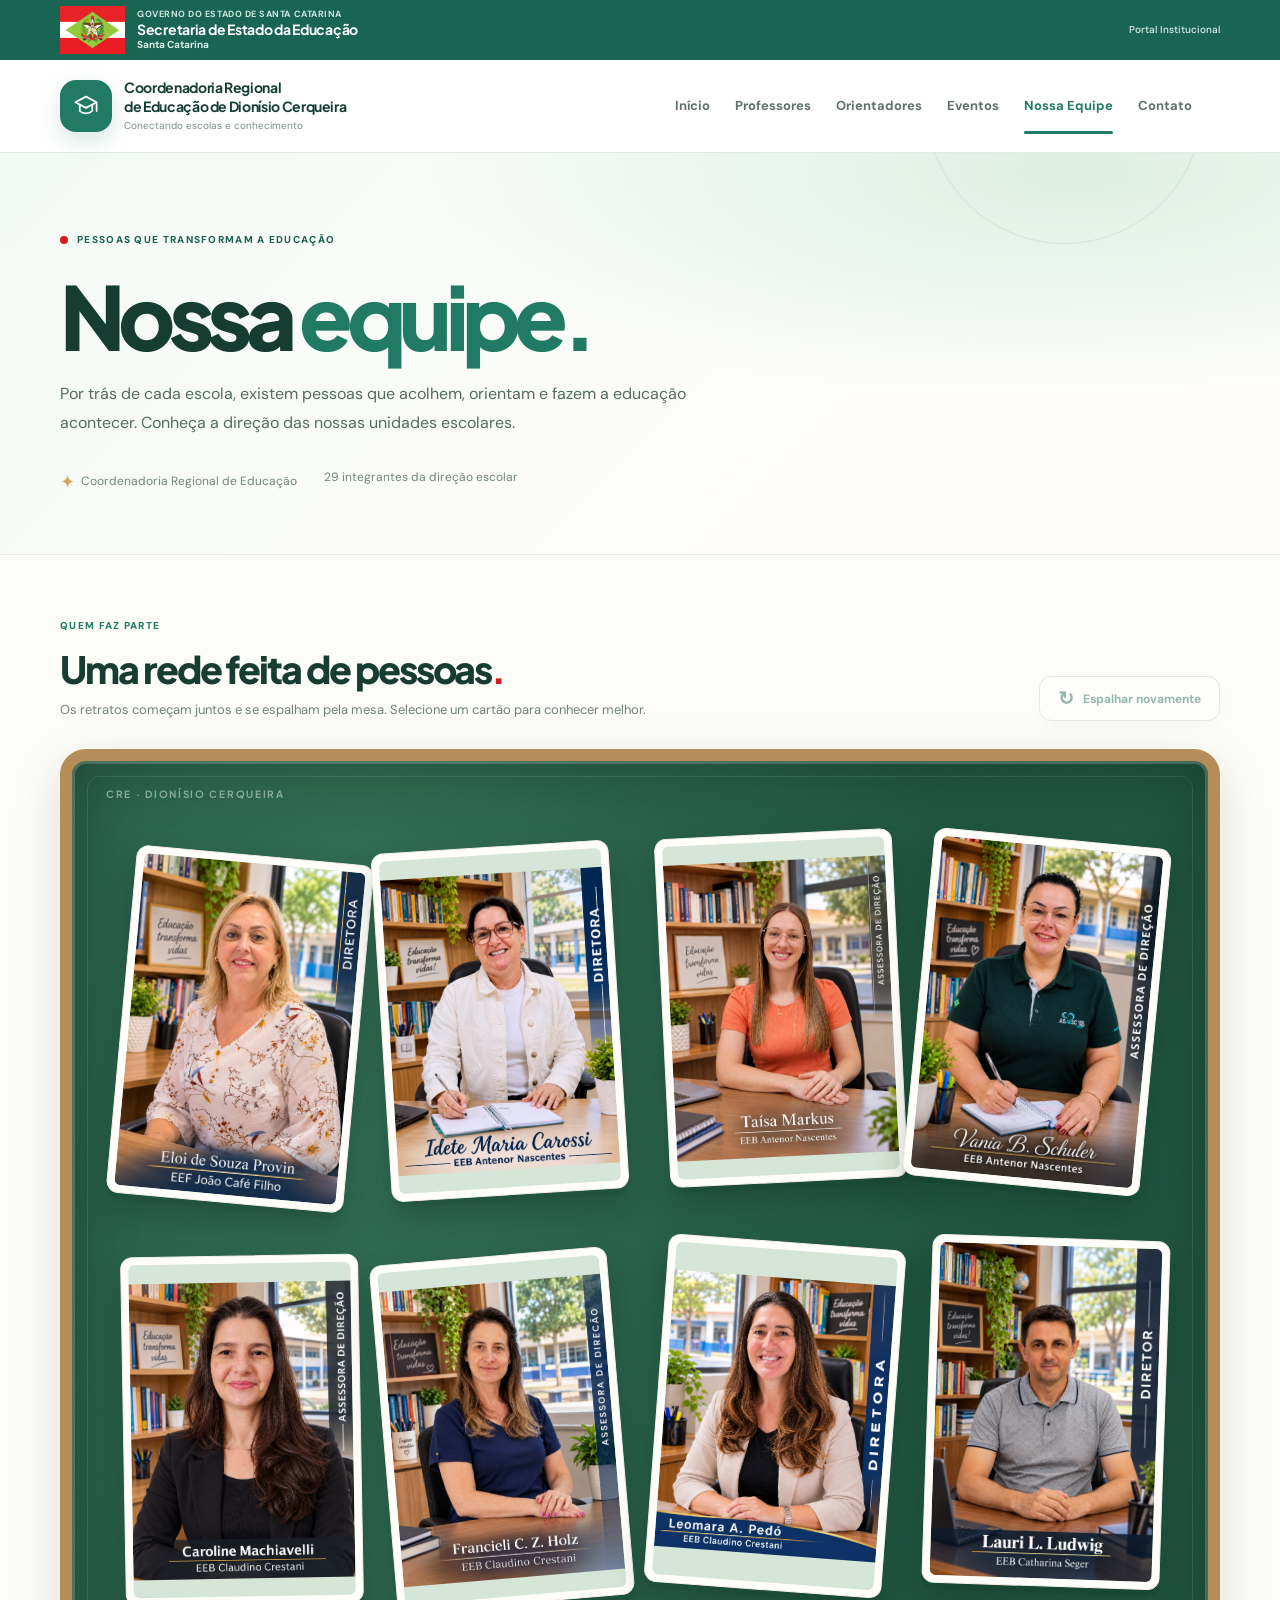
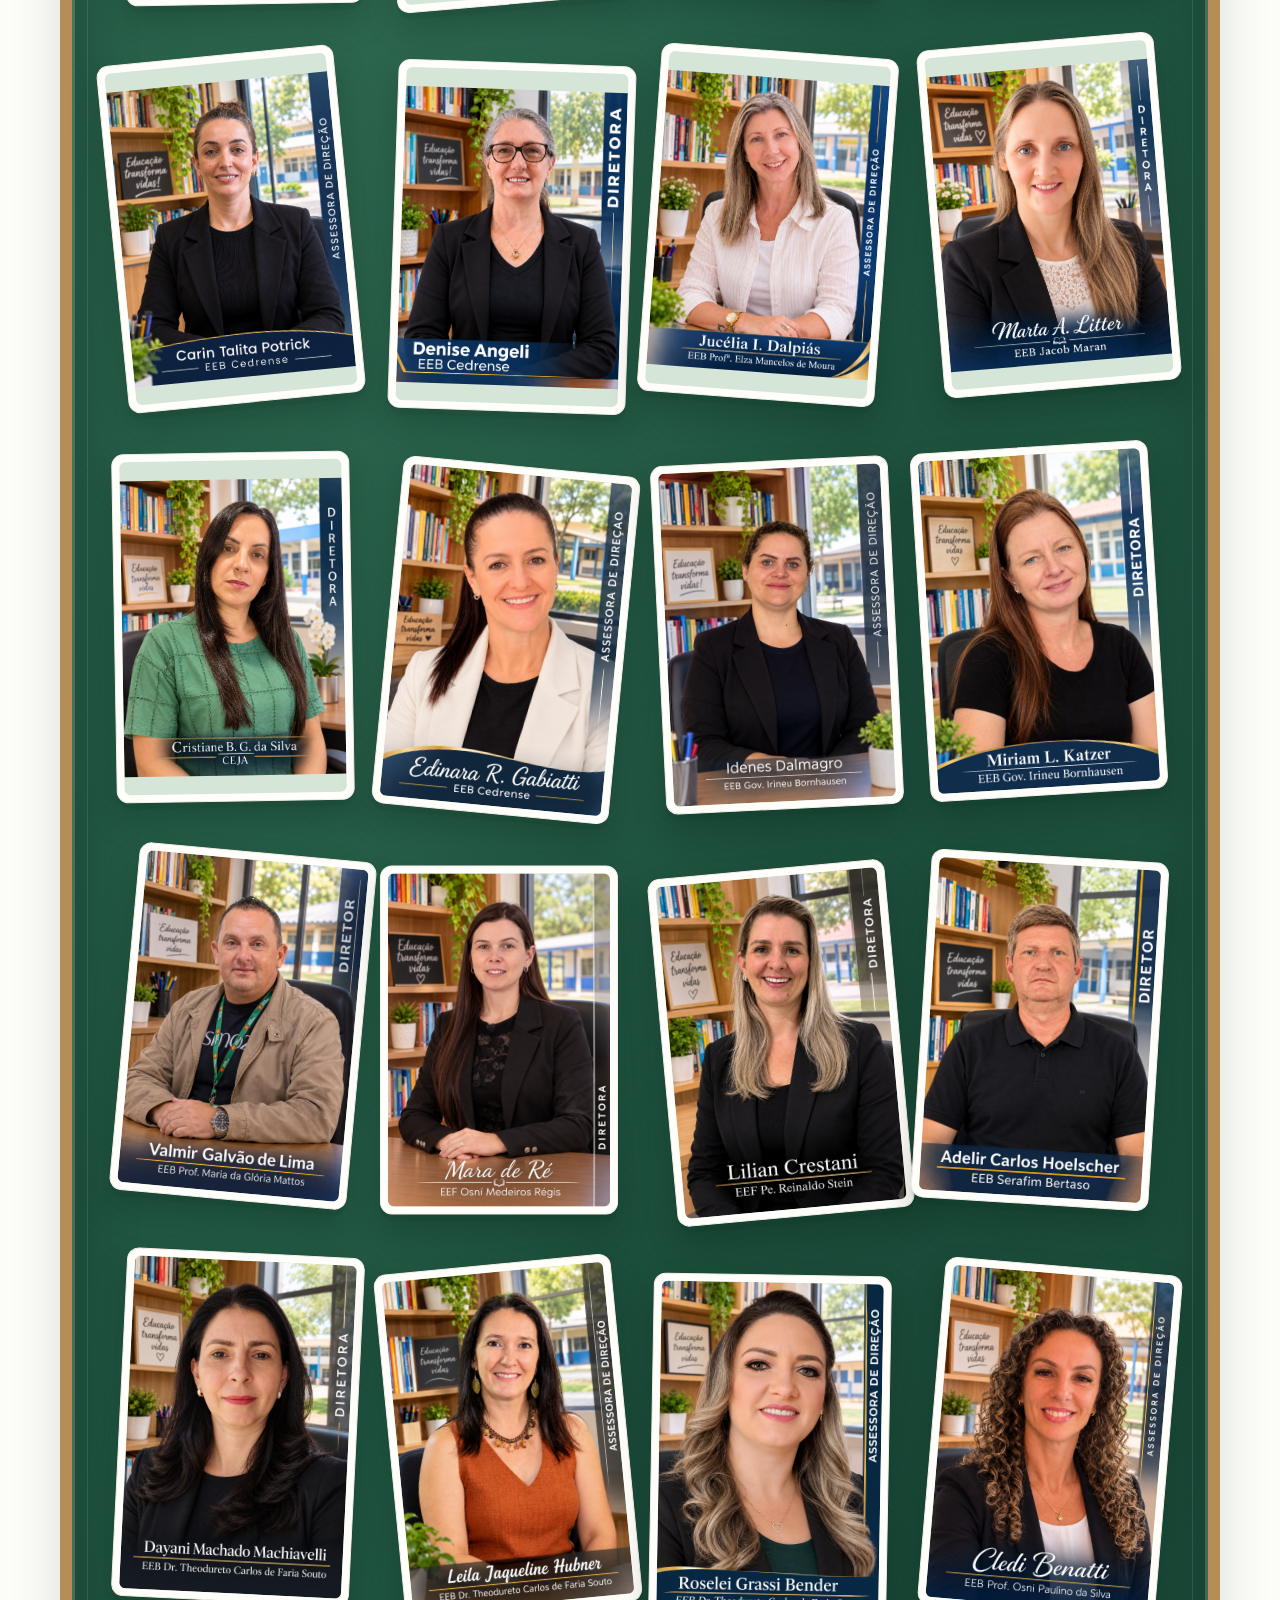
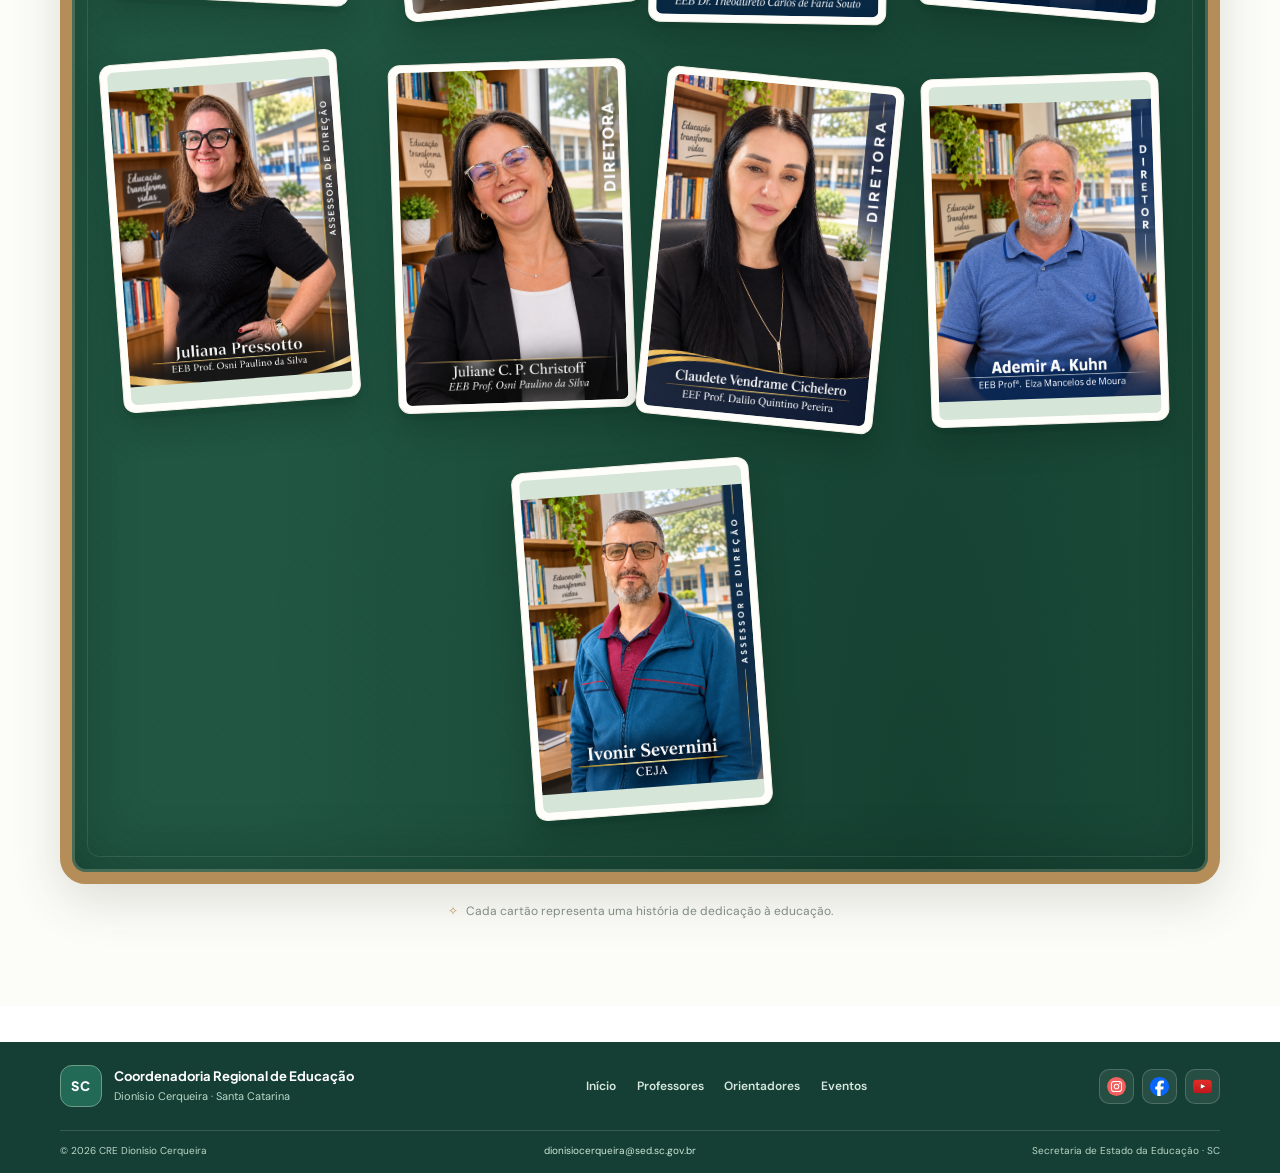
==== equipe.html @ 699af079 "Baralho de fotos" ====
<!doctype html>
<html lang="pt-BR">
<head>
  <meta charset="utf-8">
  <meta name="viewport" content="width=device-width, initial-scale=1">
  <meta name="theme-color" content="#1a6454">
  <meta name="description" content="Conheça os diretores das unidades escolares da Coordenadoria Regional de Educação de Dionísio Cerqueira.">
  <title>Nossa equipe | Coordenadoria Regional de Educação</title>
  <link rel="preconnect" href="https://fonts.googleapis.com">
  <link rel="preconnect" href="https://fonts.gstatic.com" crossorigin>
  <link href="https://fonts.googleapis.com/css2?family=DM+Sans:wght@400;500;600;700&family=Plus+Jakarta+Sans:wght@400;500;600;700;800&display=swap" rel="stylesheet">
  <link rel="stylesheet" href="css/styles.css">
  <script src="js/components.js" defer></script>
  <script src="js/script.js" defer></script>
  <script src="js/equipe.js" defer></script>
</head>
<body>
  <a class="skip-link" href="#conteudo">Pular para o conteúdo</a>
  <div id="header-container"></div>
  <main id="conteudo" class="team-page">
    <section class="team-hero" aria-labelledby="teamTitle">
      <div class="container">
        <p class="team-eyebrow"><span class="team-eyebrow-dot" aria-hidden="true"></span> PESSOAS QUE TRANSFORMAM A EDUCAÇÃO</p>
        <h1 id="teamTitle">Nossa <em>equipe.</em></h1>
        <p class="team-lead">Por trás de cada escola, existem pessoas que acolhem, orientam e fazem a educação acontecer. Conheça a direção das nossas unidades escolares.</p>
        <div class="team-hero-meta">
          <span><span class="team-sparkle" aria-hidden="true">✦</span> Coordenadoria Regional de Educação</span>
          <span id="teamMemberCount" aria-live="polite">Conheça nossa rede</span>
        </div>
      </div>
    </section>

    <section class="team-gallery-section" aria-labelledby="teamGalleryTitle">
      <div class="container">
        <div class="team-gallery-heading">
          <div>
            <span class="team-gallery-kicker">QUEM FAZ PARTE</span>
            <h2 id="teamGalleryTitle">Uma rede feita de pessoas<span>.</span></h2>
            <p>Os retratos começam juntos e se espalham pela mesa. Selecione um cartão para conhecer melhor.</p>
          </div>
          <button class="team-redeal-button" id="teamRedeal" type="button" disabled>
            <span aria-hidden="true">↻</span> Espalhar novamente
          </button>
        </div>

        <div class="team-table" id="teamTable" aria-label="Cartões dos diretores das unidades escolares" aria-busy="true">
          <span class="team-table-stamp" aria-hidden="true">CRE · DIONÍSIO CERQUEIRA</span>
          <p class="team-loading" id="teamLoading" role="status">Preparando os cartões da nossa equipe...</p>
        </div>
        <p class="team-table-caption"><span aria-hidden="true">✧</span> Cada cartão representa uma história de dedicação à educação.</p>
      </div>
    </section>
  </main>

  <div id="footer-container"></div>

  <dialog id="teamMemberDialog" class="team-member-dialog" aria-labelledby="teamDialogName">
    <button class="team-dialog-close" type="button" id="teamDialogClose" aria-label="Fechar detalhes">×</button>
    <div class="team-dialog-layout">
      <img id="teamDialogPhoto" src="" alt="">
      <div class="team-dialog-info">
        <span class="team-dialog-kicker">NOSSA EQUIPE</span>
        <h2 id="teamDialogName"></h2>
        <p class="team-dialog-role">Direção escolar</p>
        <span class="team-dialog-divider" aria-hidden="true"></span>
        <span class="team-dialog-label">UNIDADE ESCOLAR</span>
        <p id="teamDialogSchool"></p>
      </div>
    </div>
  </dialog>
</body>
</html>
---- css/styles.css ----
:root {

  --green: #217b64;

  --dark: #1a6454;

  --deep: #143e34;

  --red: #d71920;

  --ink: #183a31;

  --muted: #65776f;

  --line: #e2eae5;

  --light: #f3f8f5;

  --white: #fff;

  --shadow: 0 16px 50px rgba(24, 72, 54, .07)

}

* {

  box-sizing: border-box

}

html {

  scroll-behavior: smooth;

  scroll-padding-top: 105px

}

body {

  margin: 0;

  background: #fff;

  color: var(--ink);

  font: 400 16px/1.6 'DM Sans', sans-serif;

  -webkit-font-smoothing: antialiased

}

body.modal-open {

  overflow: hidden

}

a {

  text-decoration: none;

  color: inherit

}

button,

input {

  font: inherit

}

button {

  cursor: pointer

}

img {

  max-width: 100%;

  display: block

}

svg {

  width: 24px;

  height: 24px;

  stroke: currentColor;

  stroke-width: 1.8;

  stroke-linecap: round;

  stroke-linejoin: round

}

.container {

  width: min(1160px, calc(100% - 48px));

  margin-inline: auto

}

.skip-link {

  position: absolute;

  top: -80px;

  left: 12px;

  padding: 10px;

  background: #fff;

  z-index: 50

}

.skip-link:focus {

  top: 12px

}

:focus-visible {

  outline: 3px solid #d71920;

  outline-offset: 3px

}

h1,

h2,

h3,

p {

  margin-top: 0

}

h1,

h2,

h3,

.brand strong {

  font-family: 'Plus Jakarta Sans', sans-serif

}

h1 {

  font-size: clamp(2.75rem, 5vw, 4.65rem);

  letter-spacing: -.065em;

  line-height: 1.13;

  font-weight: 800;

  margin: 18px 0 22px

}

h2 {

  font-size: clamp(1.85rem, 3.2vw, 2.75rem);

  letter-spacing: -.055em;

  line-height: 1.2;

  margin: 10px 0

}

h3 {

  letter-spacing: -.035em

}

.top-strip {

  background: var(--dark);

  color: #e1f3ec;

  font-size: 10px;

  font-weight: 700;

  letter-spacing: .08em

}

.strip-inner {

  height: 34px;

  display: flex;

  justify-content: space-between;

  align-items: center;

  gap: 10px

}

.strip-right {

  font-size: 11px;

  letter-spacing: 0;

  font-weight: 500

}

.site-header {

  position: sticky;

  top: 0;

  z-index: 30;

  background: rgba(255, 255, 255, .97);

  box-shadow: 0 1px 0 var(--line);

  backdrop-filter: blur(18px)

}

.header-inner {

  height: 92px;

  display: flex;

  align-items: center;

  gap: 28px

}

.brand {

  display: flex;

  align-items: center;

  gap: 12px;

  margin-right: auto

}

.brand-mark {

  width: 52px;

  height: 52px;

  border-radius: 16px;

  background: var(--green);

  color: #fff;

  display: grid;

  place-items: center;

  flex: none;

  box-shadow: 0 9px 22px rgba(33, 123, 100, .18)

}

.brand-mark svg {

  width: 30px;

  height: 30px

}

.brand-label {

  display: flex;

  flex-direction: column;

  gap: 3px

}

.brand strong {

  font-size: 14px;

  line-height: 1.35;

  letter-spacing: -.025em;

  color: var(--deep)

}

.brand small {

  font-size: 10px;

  color: #7b8b82

}

.desktop-nav {

  display: flex;

  align-items: center;

  gap: 25px;

  height: 100%

}

.desktop-nav a {

  font-size: 13px;

  font-weight: 700;

  color: #607168;

  position: relative;

  height: 100%;

  display: flex;

  align-items: center;

  transition: color .2s

}

.desktop-nav a:hover,

.desktop-nav a.active {

  color: var(--green)

}

.desktop-nav a.active:after {

  content: "";

  position: absolute;

  bottom: 18px;

  left: 0;

  right: 0;

  height: 3px;

  border-radius: 5px;

  background: var(--green)

}

.header-actions {

  display: flex;

  gap: 8px

}

.icon-button {

  width: 42px;

  height: 42px;

  background: transparent;

  border: 1px solid #e4ece7;

  border-radius: 13px;

  display: grid;

  place-items: center;

  color: var(--deep)

}

.icon-button:hover {

  background: var(--light)

}

.icon-button svg {

  width: 21px

}

.menu-toggle {

  display: none

}

.mobile-nav {

  padding: 14px 24px 24px;

  border-top: 1px solid var(--line);

  flex-direction: column;

  gap: 4px

}

.mobile-nav:not([hidden]) {

  display: flex

}

.mobile-nav a {

  padding: 10px 12px;

  font-weight: 700;

  border-radius: 10px

}

.mobile-nav a:hover,

.mobile-nav a[aria-current] {

  background: var(--light);

  color: var(--green)

}

.search-panel {

  padding: 0 0 18px;

  max-width: 520px;

  margin-left: auto

}

.search-panel[hidden] {

  display: none

}

.search-panel label {

  display: block;

  font-weight: 700;

  font-size: 13px;

  margin-bottom: 7px

}

.search-field {

  height: 50px;

  border: 1px solid var(--line);

  display: flex;

  align-items: center;

  border-radius: 13px;

  padding: 0 13px;

  gap: 12px

}

.search-field svg {

  color: var(--green);

  width: 20px

}

.search-field input {

  flex: 1;

  border: 0;

  outline: 0;

  min-width: 0

}

.search-field button {

  border: 0;

  color: var(--green);

  font-weight: 700;

  background: none;

  font-size: 12px

}

.search-panel p {

  margin: 5px 0 0;

  color: var(--muted);

  font-size: 12px

}

.hero {

  background: linear-gradient(125deg, #f6faf7 0%, #edf7f1 100%);

  position: relative;

  overflow: hidden;

  padding: 77px 0 83px

}

.hero-glow {

  position: absolute;

  border-radius: 50%;

  pointer-events: none;

  opacity: .7

}

.hero-glow-one {

  width: 510px;

  height: 510px;

  border: 1px solid #d6eade;

  right: -120px;

  top: -280px

}

.hero-glow-two {

  width: 700px;

  height: 700px;

  border: 1px solid #d9eadf;

  left: -440px;

  bottom: -540px

}

.hero-grid {

  display: grid;

  grid-template-columns: 1fr .93fr;

  gap: 8%;

  align-items: center;

  position: relative

}

.eyebrow {

  display: inline-flex;

  gap: 9px;

  align-items: center;

  letter-spacing: .065em;

  font-size: 10px;

  font-weight: 800;

  color: var(--dark);

  padding: 8px 13px;

  background: #e0f1e8;

  border-radius: 40px

}

.eyebrow-dot {

  width: 7px;

  height: 7px;

  border-radius: 100%;

  background: var(--green)

}

.hero h1 em {

  font-style: normal;

  color: var(--green)

}

.hero-copy>p {

  color: #61766a;

  font-size: 17px;

  max-width: 510px;

  line-height: 1.85;

  margin-bottom: 29px

}

.hero-buttons {

  display: flex;

  align-items: center;

  gap: 12px;

  flex-wrap: wrap

}

.btn {

  display: inline-flex;

  align-items: center;

  justify-content: center;

  gap: 20px;

  padding: 14px 20px;

  border-radius: 12px;

  font-size: 13px;

  font-weight: 800;

  transition: transform .2s, box-shadow .2s, background .2s

}

.btn:hover {

  transform: translateY(-3px)

}

.btn-primary {

  background: var(--green);

  color: white;

  box-shadow: 0 10px 20px rgba(33, 123, 100, .17)

}

.btn-primary:hover {

  background: var(--dark)

}

.btn-outline {

  background: white;

  border: 1px solid #dbe8df;

  color: var(--dark)

}

.hero-mini {

  display: flex;

  align-items: center;

  gap: 10px;

  margin-top: 42px;

  color: #72887b;

  font-size: 12px;

  max-width: 330px

}

.mini-icon {

  width: 32px;

  height: 32px;

  display: grid;

  place-items: center;

  background: white;

  border-radius: 50%;

  font-size: 22px;

  color: var(--green)

}

.hero-visual {

  position: relative;

  padding: 13px 0 15px

}

.hero-photo {

  height: 440px;

  border-radius: 32px 95px 32px 32px;

  background: #b8d7c5 url('https\://images.unsplash.com/photo-1509062522246-3755977927d7?auto=format&fit=crop&w=1400&q=85') center/cover no-repeat;

  position: relative;

  box-shadow: 0 25px 65px rgba(25, 65, 50, .15);

  overflow: hidden

}

.photo-overlay {

  position: absolute;

  inset: 45% 0 0;

  background: linear-gradient(0deg, rgba(5, 41, 27, .65), transparent)

}

.photo-caption {

  position: absolute;

  bottom: 22px;

  left: 25px;

  color: #fff;

  font-size: 13px;

  display: flex;

  gap: 9px;

  align-items: center;

  font-weight: 700

}

.caption-dot {

  height: 8px;

  width: 8px;

  background: #b6ebc7;

  border: 2px solid white;

  border-radius: 50%

}

.floating-note {

  position: absolute;

  bottom: -5px;

  left: -35px;

  display: flex;

  align-items: center;

  gap: 12px;

  background: white;

  padding: 15px 24px 15px 15px;

  border-radius: 18px;

  box-shadow: 0 18px 50px rgba(18, 67, 48, .14)

}

.floating-icon {

  width: 43px;

  height: 43px;

  background: #e4f4e9;

  border-radius: 12px;

  display: grid;

  place-items: center;

  color: var(--green);

  font-size: 25px

}

.floating-note strong,

.floating-note small {

  display: block

}

.floating-note strong {

  font-size: 14px

}

.floating-note small {

  font-size: 12px;

  color: var(--muted)

}

.section {

  padding: 90px 0

}

.section-heading {

  display: flex;

  justify-content: space-between;

  align-items: flex-end;

  gap: 30px;

  margin-bottom: 32px

}

.section-kicker {

  font-size: 11px;

  font-weight: 800;

  letter-spacing: .12em;

  color: var(--green)

}

.section-heading p,

.contact-section p {

  color: var(--muted);

  margin: 0

}

.period {

  color: var(--red)

}

.accent {

  color: var(--green)

}

.news-filter {

  display: flex;

  gap: 6px;

  flex-wrap: wrap

}

.filter-btn {

  border: 1px solid var(--line);

  background: white;

  padding: 9px 13px;

  font-size: 12px;

  font-weight: 800;

  color: #64766b;

  border-radius: 10px

}

.filter-btn:hover {

  border-color: #acd7c3

}

.filter-btn.is-active {

  background: var(--green);

  color: #fff;

  border-color: var(--green)

}

.news-grid {

  display: grid;

  grid-template-columns: repeat(3, minmax(0, 1fr));

  gap: 22px

}

.news-card {

  background: #fff;

  border: 1px solid #e5eee8;

  border-radius: 18px;

  overflow: hidden;

  transition: transform .25s, box-shadow .25s

}

.news-card:hover {

  transform: translateY(-6px);

  box-shadow: var(--shadow)

}

.news-card a {

  display: block;

  height: 100%

}

.news-image {

  width: 100%;

  height: 215px;

  object-fit: cover;

  background: #dcebe2;

  transition: transform .35s

}

.news-card:hover .news-image {

  transform: scale(1.04)

}

.news-image-wrap {

  overflow: hidden

}

.news-card-body {

  padding: 21px 22px 23px

}

.news-card .news-meta {

  display: flex;

  align-items: center;

  justify-content: space-between;

  gap: 8px;

  color: #8a9a90;

  font-size: 10px;

  font-weight: 700

}

.category {

  color: var(--green);

  text-transform: uppercase;

  letter-spacing: .07em;

  font-size: 10px;

  font-weight: 800

}

.news-card h3 {

  font-size: 17px;

  line-height: 1.45;

  margin: 12px 0 8px

}

.news-card p {

  font-size: 13px;

  line-height: 1.7;

  color: var(--muted);

  margin-bottom: 19px

}

.read-link {

  color: var(--green);

  font-size: 12px;

  font-weight: 800

}

.news-bottom {

  display: flex;

  justify-content: space-between;

  align-items: center;

  margin-top: 26px;

  color: var(--muted);

  font-size: 12px

}

.text-link {

  border: 0;

  background: none;

  color: var(--green);

  font-weight: 800

}

.loading-state,

.empty-state {

  grid-column: 1/-1;

  text-align: center;

  background: var(--light);

  padding: 42px 18px;

  border-radius: 16px;

  color: var(--muted)

}

.services-section {

  background: #f4f8f5

}

.service-grid {

  display: grid;

  grid-template-columns: 1fr 1fr;

  gap: 22px

}

.service-card {

  background: #fff;

  border: 1px solid #e1ebe4;

  border-radius: 23px;

  min-height: 252px;

  display: flex;

  flex-direction: column;

  position: relative;

  gap: 19px;

  padding: 28px;

  transition: transform .25s, box-shadow .25s, border-color .25s

}

.service-card:hover {

  transform: translateY(-5px);

  box-shadow: var(--shadow);

  border-color: #b8d9c7

}

.service-icon {

  width: 57px;

  height: 57px;

  border-radius: 18px;

  display: grid;

  place-items: center;

  background: #e8f5ed;

  color: var(--green)

}

.service-icon svg {

  width: 30px;

  height: 30px

}

.service-content {

  display: flex;

  flex-direction: column;

  gap: 8px;

  max-width: 330px

}

.service-badge {

  font-size: 10px;

  letter-spacing: .08em;

  color: var(--green);

  font-weight: 800

}

.service-content strong {

  font-family: 'Plus Jakarta Sans', sans-serif;

  font-size: 21px;

  letter-spacing: -.04em

}

.service-content>span:last-child {

  font-size: 13px;

  color: var(--muted);

  line-height: 1.7

}

.service-arrow {

  position: absolute;

  right: 26px;

  bottom: 26px;

  border-radius: 50%;

  width: 40px;

  height: 40px;

  background: var(--green);

  color: white;

  display: grid;

  place-items: center;

  font-size: 22px

}

.notice-card {

  margin-top: 22px;

  border: 1px solid #f3d3d5;

  background: #fff;

  border-left: 4px solid var(--red);

  border-radius: 16px;

  display: flex;

  align-items: center;

  gap: 20px;

  padding: 22px 24px

}

.notice-icon {

  width: 55px;

  height: 55px;

  border-radius: 15px;

  background: #fcecef;

  color: #bb1b28;

  display: grid;

  place-items: center;

  flex: none

}

.notice-icon svg {

  width: 28px;

  height: 28px

}

.notice-card>div:nth-child(2) {

  flex: 1

}

.notice-card>div:nth-child(2)>span {

  font-size: 10px;

  color: #ba202b;

  letter-spacing: .075em;

  font-weight: 800

}

.notice-card h3 {

  margin: 3px 0;

  font-size: 17px

}

.notice-card p {

  color: var(--muted);

  font-size: 12px;

  margin: 0

}

.notice-link {

  font-size: 25px;

  font-weight: 700;

  color: var(--green);

  padding: 5px

}

.carousel-controls {

  display: flex;

  gap: 9px

}

.round-button {

  width: 44px;

  height: 44px;

  border: 1px solid #d7e6dc;

  background: white;

  color: var(--green);

  border-radius: 50%;

  font-size: 23px

}

.round-button:hover {

  background: var(--green);

  color: white

}

.gallery-stage {

  overflow: hidden;

  border-radius: 22px

}

.gallery-track {

  display: flex;

  transition: transform .5s cubic-bezier(.23, .78, .27, 1);

  will-change: transform

}

.gallery-slide {

  min-width: 100%;

  margin: 0;

  position: relative;

  height: 440px;

  background: var(--light)

}

.gallery-slide img {

  width: 100%;

  height: 100%;

  object-fit: cover

}

.gallery-slide figcaption {

  position: absolute;

  bottom: 0;

  left: 0;

  right: 0;

  background: linear-gradient(transparent, rgba(0, 35, 24, .75));

  color: white;

  padding: 65px 36px 28px;

  font-weight: 700;

  font-size: 17px

}

.gallery-bottom {

  display: flex;

  justify-content: space-between;

  align-items: center;

  gap: 15px;

  padding-top: 18px;

  color: #6f8076;

  font-size: 12px

}

.gallery-dots {

  display: flex;

  gap: 8px

}

.gallery-dot {

  border: 0;

  width: 8px;

  height: 8px;

  border-radius: 20px;

  padding: 0;

  background: #cddbd1;

  transition: width .2s, background .2s

}

.gallery-dot.active {

  width: 27px;

  background: var(--green)

}

.contact-section {

  background: #f6faf7

}

.contact-grid {

  display: grid;

  grid-template-columns: 1fr 1fr;

  gap: 8%;

  align-items: center

}

.contact-grid h2 {

  max-width: 440px;

  margin: 12px 0 15px

}

.contact-grid>div:first-child>p {

  margin-bottom: 29px

}

.contact-row {

  display: flex;

  gap: 13px;

  align-items: center;

  margin: 15px 0

}

.contact-icon {

  display: grid;

  place-items: center;

  background: #e2f2e9;

  border-radius: 12px;

  width: 42px;

  height: 42px;

  color: var(--green);

  font-size: 23px

}

.contact-row strong,

.contact-row span:last-child {

  display: block

}

.contact-row strong {

  font-size: 13px

}

.contact-row div span {

  font-size: 12px;

  color: var(--muted)

}

.map-placeholder {

  height: 350px;

  background: #e8f3ed;

  border: 1px solid #d7e7dc;

  border-radius: 22px;

  position: relative;

  overflow: hidden;

  display: grid;

  place-items: center

}

.map-pattern {

  position: absolute;

  inset: 0;

  opacity: .4;

  background: repeating-linear-gradient(35deg, transparent 0, transparent 30px, #b8d5c2 31px, #b8d5c2 33px, transparent 35px, transparent 90px), repeating-linear-gradient(-35deg, transparent 0, transparent 60px, #c5ddce 62px, #c5ddce 65px, transparent 67px, transparent 140px)

}

.map-center {

  position: relative;

  background: rgba(255, 255, 255, .94);

  padding: 27px;

  border-radius: 18px;

  text-align: center;

  max-width: 310px;

  box-shadow: 0 15px 45px rgba(31, 85, 55, .09)

}

.map-pin {

  display: inline-grid;

  place-items: center;

  width: 50px;

  height: 50px;

  border-radius: 16px;

  background: #e0f0e7;

  color: var(--green);

  font-size: 34px;

  margin-bottom: 11px

}

.map-center strong {

  display: block;

  font-size: 15px

}

.map-center p {

  font-size: 12px;

  margin-top: 8px

}

.footer {

  background: var(--dark);

  color: #e6f4ec;

  padding-top: 58px

}

.footer-main {

  display: grid;

  grid-template-columns: 2.4fr 1fr 1fr;

  gap: 70px;

  padding-bottom: 46px

}

.footer-logo {

  display: flex;

  align-items: center;

  gap: 9px;

  color: #fff;

  font-size: 14px

}

.footer-logo:first-letter {

  font-size: 22px

}

.footer-about p {

  font-size: 13px;

  color: #b9d8c8;

  max-width: 340px;

  margin-top: 17px

}

.footer-links {

  display: flex;

  flex-direction: column;

  gap: 9px

}

.footer-links strong {

  font-size: 13px;

  color: #fff;

  margin-bottom: 6px

}

.footer-links a {

  font-size: 12px;

  color: #bed9cd

}

.footer-links a:hover {

  color: #fff

}

.footer-bottom {

  border-top: 1px solid #488476;

  display: flex;

  justify-content: space-between;

  gap: 15px;

  padding: 20px 0;

  font-size: 11px;

  color: #b9d8c8

}

.footer-bottom a {

  color: #fff

}

.back-to-top {

  position: fixed;

  bottom: 23px;

  right: 23px;

  width: 44px;

  height: 44px;

  border-radius: 14px;

  background: var(--green);

  border: 0;

  color: white;

  font-size: 23px;

  box-shadow: 0 8px 30px #164c3860;

  z-index: 20;

  opacity: 0;

  pointer-events: none;

  transform: translateY(8px);

  transition: .2s

}

.back-to-top.visible {

  opacity: 1;

  pointer-events: auto;

  transform: translateY(0)

}

.news-dialog {

  width: min(700px, calc(100% - 32px));

  max-height: 90dvh;

  border: 0;

  padding: 0;

  border-radius: 22px;

  box-shadow: 0 20px 90px #052e2266;

  overflow: auto

}

.news-dialog::backdrop {

  background: rgba(6, 34, 26, .7);

  backdrop-filter: blur(4px)

}

.dialog-inner {

  position: relative;

  padding: 34px

}

.dialog-close {

  position: sticky;

  top: 0;

  float: right;

  width: 38px;

  height: 38px;

  border-radius: 50%;

  background: #f0f6f1;

  border: 0;

  color: var(--deep);

  font-size: 28px;

  line-height: 1

}

.dialog-inner h2 {

  margin: 15px 0

}

.dialog-meta {

  font-size: 12px;

  color: var(--muted);

  margin-bottom: 22px

}

.dialog-inner img {

  border-radius: 15px;

  width: 100%;

  max-height: 350px;

  object-fit: cover;

  margin-bottom: 24px

}

.dialog-body p {

  white-space: pre-line;

  color: #40564a;

  line-height: 1.9

}

.reveal {

  opacity: 0;

  transform: translateY(22px);

  transition: opacity .65s ease, transform .65s ease

}

.reveal.visible {

  opacity: 1;

  transform: none

}

@media(max-width:1050px) {

  .desktop-nav {

    gap: 15px

  }

  .header-inner {

    gap: 15px

  }

  .hero-grid {

    gap: 5%

  }

  .hero-photo {

    height: 390px

  }

}

@media(max-width:850px) {

  .desktop-nav {

    display: none

  }

  .menu-toggle {

    display: grid

  }

  .header-inner {

    height: 77px

  }

  .hero {

    padding: 55px 0 75px

  }

  .hero-grid {

    grid-template-columns: 1fr;

    gap: 34px

  }

  .hero-copy {

    max-width: 620px

  }

  .hero-photo {

    height: 380px

  }

  .floating-note {

    left: 15px

  }

  .news-grid {

    grid-template-columns: repeat(2, minmax(0, 1fr))

  }

  .news-filter {

    margin-top: 14px

  }

  .section-heading {

    align-items: flex-start;

    flex-direction: column;

    gap: 12px

  }

  .contact-grid {

    gap: 30px

  }

}

@media(max-width:620px) {

  .container {

    width: min(100% - 32px, 1160px)

  }

  .top-strip {

    font-size: 8px

  }

  .strip-right {

    display: none

  }

  .brand-mark {

    width: 46px;

    height: 46px

  }

  .brand strong {

    font-size: 12px

  }

  .brand small {

    font-size: 9px

  }

  .header-inner {

    height: 74px

  }

  .hero {

    padding: 44px 0 65px

  }

  .hero h1 {

    font-size: clamp(2.5rem, 10vw, 3.4rem)

  }

  .hero-copy>p {

    font-size: 15px

  }

  .hero-mini {

    margin-top: 25px

  }

  .hero-photo {

    height: 300px;

    border-radius: 23px 65px 23px 23px

  }

  .floating-note {

    bottom: -19px;

    padding: 10px

  }

  .section {

    padding: 62px 0

  }

  .section-heading {

    margin-bottom: 25px

  }

  .news-grid,

  .service-grid,

  .contact-grid {

    grid-template-columns: 1fr

  }

  .news-image {

    height: 230px

  }

  .service-card {

    min-height: 220px;

    padding: 23px

  }

  .notice-card {

    padding: 19px 15px;

    gap: 12px;

    align-items: flex-start

  }

  .notice-icon {

    width: 42px;

    height: 42px

  }

  .notice-card h3 {

    font-size: 15px

  }

  .gallery-slide {

    height: 280px

  }

  .gallery-slide figcaption {

    font-size: 14px;

    padding: 50px 20px 20px

  }

  .gallery-tip {

    display: none

  }

  .map-placeholder {

    height: 300px

  }

  .footer-main {

    grid-template-columns: 1fr 1fr;

    gap: 28px

  }

  .footer-about {

    grid-column: 1/-1

  }

  .footer-bottom {

    flex-direction: column

  }

  .dialog-inner {

    padding: 20px

  }

  .strip-inner {

    height: 29px

  }

}

@media(prefers-reduced-motion:reduce) {

  html {

    scroll-behavior: auto

  }

  *,

  *:before,

  *:after {

    transition-duration: .01ms !important;

    animation-duration: .01ms !important

  }

  .reveal {

    opacity: 1;

    transform: none

  }

}

/* Faixa institucional compacta: mantém as cores e o layout original */

.top-strip {

  background: #1a6454;

  color: #fff;

  letter-spacing: normal;

}

.strip-inner {

  height: auto;

  min-height: 60px;

  padding-block: 6px;

  gap: 15px;

}

.institutional-brand {

  display: flex;

  align-items: center;

  gap: 12px;

  min-width: 0;

}

.sc-flag {

  width: 65px;

  height: auto;

  object-fit: contain;

  flex: none;

}

.institutional-copy {

  display: flex;

  flex-direction: column;

  gap: 1px;

  line-height: 1.2;

  min-width: 0;

}

.institutional-eyebrow {

  font-size: 9px;

  font-weight: 700;

  letter-spacing: .06em;

  color: #cce7db;

}

.institutional-copy strong {

  font: 700 14px/1.2 'Plus Jakarta Sans', sans-serif;

  color: #fff;

  letter-spacing: -.02em;

}

.institutional-region {

  font-size: 10px;

  color: #e0f1e8;

}

.strip-right {

  font-size: 10px;

  color: #e0f1e8;

  white-space: nowrap;

  letter-spacing: 0;

}

@media (max-width: 620px) {

  .strip-inner {

    min-height: 58px;

    padding-block: 6px;

  }

  .institutional-brand {

    gap: 9px;

  }

  .sc-flag {

    width: 50px;

  }

  .institutional-copy strong {

    font-size: 11px;

  }

  .institutional-eyebrow {

    font-size: 7px;

    letter-spacing: .02em;

  }

  .institutional-region {

    font-size: 9px;

  }

  .strip-right {

    display: none;

  }

}

/* Respeita o atributo hidden nos controles compartilhados */

.icon-button[hidden] {

  display: none;

}

/* Segurança: o conteúdo nunca permanece oculto se alguma inicialização falhar.

   Efeito de entrada é aplicado somente depois de o JS estar pronto. */

.reveal {

  opacity: 1;

  transform: none;

}

.reveal.visible {

  opacity: 1;

  transform: none;

}

/* COPIAR E-MAIL INSTITUCIONAL */

.email-copy-wrapper {

  display: flex;

  align-items: center;

  flex-wrap: wrap;

  gap: 8px;

}

.copy-email-btn {

  display: inline-flex;

  align-items: center;

  justify-content: center;

  width: 26px;

  height: 26px;

  padding: 0;

  border: none;

  border-radius: 6px;

  background: transparent;

  color: #217B64;

  cursor: pointer;

  transition: all 0.2s ease;

}

.copy-email-btn:hover {

  background: #E7F3ED;

  transform: translateY(-2px);

}

.copy-email-btn:focus-visible {

  outline: 2px solid #217B64;

  outline-offset: 2px;

}

#copyEmailMessage {

  font-size: 12px;

  font-weight: 600;

  color: #217B64;

}

/* ==========================================================

   NOVO RODAPÉ HORIZONTAL · PORTAL CRE

   Integrado ao styles.css (sem footer.css separado)

   ========================================================== */

.site-footer {

  width: 100%;

  margin-top: 36px;

  color: #fff;

  background: #153f34;

  font-family: 'DM Sans', sans-serif;

}

.site-footer .cre-footer-main {

  width: min(1160px, calc(100% - 48px));

  margin: 0 auto;

  padding: 23px 0;

  display: flex;

  align-items: center;

  justify-content: space-between;

  gap: 32px;

}

.site-footer .cre-footer-identity {

  display: flex;

  align-items: center;

  gap: 12px;

  flex-shrink: 0;

}

.site-footer .cre-footer-mark {

  display: grid;

  place-items: center;

  width: 42px;

  height: 42px;

  border: 1px solid #6a9e88;

  border-radius: 12px;

  background: #226a55;

  color: white;

  font: 800 13px/1 'Plus Jakarta Sans', sans-serif;

  letter-spacing: .04em;

}

.site-footer .cre-footer-identity strong {

  display: block;

  color: #fff;

  font: 700 13px/1.4 'Plus Jakarta Sans', sans-serif;

}

.site-footer .cre-footer-identity p {

  margin: 3px 0 0;

  font-size: 11px;

  color: #b9d9ca;

}

.site-footer .cre-footer-nav {

  display: flex;

  align-items: center;

  justify-content: center;

  gap: clamp(12px, 1.6vw, 23px);

  flex-wrap: wrap;

}

.site-footer .cre-footer-nav a {

  color: #d6e8df;

  font-size: 12px;

  font-weight: 600;

  white-space: nowrap;

  transition: color .2s;

}

.site-footer .cre-footer-nav a:hover {

  color: #fff;

}

.site-footer .cre-footer-social {

  display: flex;

  align-items: center;

  gap: 8px;

  flex-shrink: 0;

}

.site-footer .cre-footer-social a {

  display: grid;

  place-items: center;

  width: 35px;

  height: 35px;

  border: 1px solid rgba(255, 255, 255, .18);

  border-radius: 10px;

  background: rgba(255, 255, 255, .08);

  transition: transform .2s, background .2s;

}

.site-footer .cre-footer-social a:hover {

  transform: translateY(-2px);

  background: #2b8568;

}

.site-footer .cre-footer-social img {

  display: block;

  width: 19px;

  height: 19px;

  max-width: none;

}

.site-footer .cre-footer-bottom {

  display: flex;

  justify-content: space-between;

  align-items: center;

  gap: 14px;

  width: min(1160px, calc(100% - 48px));

  margin: 0 auto;

  padding: 12px 0 14px;

  border-top: 1px solid rgba(255, 255, 255, .15);

  color: #b9d6c8;

  font-size: 10px;

}

.site-footer .cre-footer-bottom a {

  color: #cce6d9;

}

.site-footer a:focus-visible {

  outline: 2px solid #a7dfc0;

  outline-offset: 3px;

}

@media (max-width: 1020px) {

  .site-footer .cre-footer-main {

    flex-wrap: wrap;

    justify-content: space-between;

    gap: 18px;

  }

  .site-footer .cre-footer-nav {

    order: 3;

    width: 100%;

    justify-content: flex-start;

  }

}

@media (max-width: 620px) {

  .site-footer .cre-footer-main {

    flex-direction: column;

    align-items: center;

    text-align: center;

    padding: 22px 0 18px;

    gap: 18px;

  }

  .site-footer .cre-footer-identity {

    flex-direction: column;

    gap: 8px;

  }

  .site-footer .cre-footer-nav {

    order: initial;

    justify-content: center;

    gap: 10px 18px;

  }

  .site-footer .cre-footer-bottom {

    flex-direction: column;

    text-align: center;

    gap: 4px;

  }

}

/*Aqui*/

/* ==========================================

   QUADRO INTERATIVO - MAPA CRE

========================================== */

.cre-framed-map {

  position: relative;

  width: 100%;

  min-width: 0;

  margin: 0;

}

/* MOLDURA DOURADA COM EFEITO DE MADEIRA */

.cre-frame-wood {

  position: relative;

  padding: 13px;

  border-radius: 5px;

  background: linear-gradient(

    135deg,

    #795025 0%,

    #e4bd77 12%,

    #a27136 27%,

    #f4d99d 47%,

    #92612c 72%,

    #d3a563 88%,

    #65411d 100%

  );

  box-shadow:

    inset 0 0 0 2px #e9cb91,

    inset 0 0 0 5px #805523,

    0 6px 12px rgba(33, 27, 15, .12),

    0 22px 40px rgba(33, 27, 15, .20);

  transition:

    transform .35s ease,

    box-shadow .35s ease;

}

/* BORDA DECORATIVA */

.cre-frame-wood::before {

  content: "";

  position: absolute;

  inset: 5px;

  border: 1px solid rgba(255, 239, 193, .65);

  border-radius: 2px;

  pointer-events: none;

}

/* EFEITO INTERATIVO AO PASSAR O MOUSE */

.cre-framed-map:not(.is-expanded):hover

.cre-frame-wood {

  transform: translateY(-3px);

  box-shadow:

    inset 0 0 0 2px #f3dca5,

    inset 0 0 0 5px #805523,

    0 12px 22px rgba(33, 27, 15, .15),

    0 28px 52px rgba(33, 27, 15, .23);

}

/* FRISO ESCURO DA MOLDURA */

.cre-frame-groove {

  padding: 7px;

  background: linear-gradient(

    145deg,

    #3f2918,

    #76502c 50%,

    #2e2117

  );

  border: 2px solid #c89f60;

  box-shadow:

    inset 0 2px 6px rgba(0, 0, 0, .35),

    0 0 0 1px rgba(255, 235, 185, .30);

}

/* BORDA INTERNA, COMO EM QUADROS REAIS */

.cre-frame-mat {

  padding: 15px;

  background: #f5eedf;

  border: 1px solid #e0d1b4;

  box-shadow:

    inset 0 0 0 2px #fffaf0,

    inset 0 0 12px rgba(80, 62, 30, .12);

}

/* REGIÃO DO MAPA */

.cre-frame-image {

  overflow: hidden;

  border: 1px solid #786744;

  background: #e5ebe3;

  box-shadow:

    0 0 0 3px #ded1b9,

    inset 0 0 12px rgba(0, 0, 0, .16);

}

.cre-frame-image iframe {

  display: block;

  width: 100%;

  height: 330px;

  border: 0;

}

/* IDENTIFICAÇÃO ABAIXO DO QUADRO */

.cre-frame-details {

  display: flex;

  align-items: center;

  justify-content: space-between;

  gap: 14px;

  padding: 16px 2px 0;

}

.cre-frame-label {

  display: flex;

  flex-direction: column;

  gap: 3px;

}

.cre-frame-label strong {

  font-family: 'Plus Jakarta Sans', sans-serif;

  font-size: 13px;

  font-weight: 700;

  color: #314b3d;

}

.cre-frame-label span {

  font-size: 11px;

  color: #758479;

}

/* BOTÃO INTERATIVO */

.cre-frame-expand {

  display: inline-flex;

  align-items: center;

  justify-content: center;

  gap: 6px;

  flex-shrink: 0;

  padding: 10px 14px;

  border: 1px solid #cbded2;

  border-radius: 9px;

  background: #edf5ef;

  color: #1a6454;

  font: 700 12px 'DM Sans', sans-serif;

  cursor: pointer;

  transition:

    background .2s,

    color .2s,

    transform .2s;

}

.cre-frame-expand:hover {

  background: #217b64;

  color: white;

  transform: translateY(-2px);

}

.cre-frame-expand:focus-visible {

  outline: 3px solid #d71920;

  outline-offset: 3px;

}

/* ==========================================

   MODO AMPLIADO

========================================== */

.cre-framed-map.is-expanded {

  position: fixed;

  inset: 16px;

  z-index: 1000;

  display: flex;

  flex-direction: column;

  width: auto;

  padding: 18px;

  margin: 0;

  background: #f8f5ed;

  border-radius: 12px;

  box-shadow: 0 0 0 100vmax rgba(0,0,0,.72);

}

.cre-framed-map.is-expanded .cre-frame-wood {

  flex: 1;

  display: flex;

  min-height: 0;

  transform: none;

}

.cre-framed-map.is-expanded .cre-frame-groove,

.cre-framed-map.is-expanded .cre-frame-mat,

.cre-framed-map.is-expanded .cre-frame-image {

  display: flex;

  flex: 1;

  min-width: 0;

  min-height: 0;

}

.cre-framed-map.is-expanded iframe {

  width: 100%;

  height: 100%;

}

.cre-framed-map.is-expanded .cre-frame-details {

  flex-shrink: 0;

}

body.cre-map-open {

  overflow: hidden;

}

/* ==========================================

   RESPONSIVIDADE

========================================== */

@media (max-width: 600px) {

  .cre-frame-wood {

    padding: 8px;

  }

  .cre-frame-groove {

    padding: 5px;

  }

  .cre-frame-mat {

    padding: 9px;

  }

  .cre-frame-image iframe {

    height: 260px;

  }

  .cre-frame-details {

    gap: 10px;

  }

  .cre-framed-map.is-expanded {

    inset: 6px;

    padding: 10px;

  }

  .cre-framed-map.is-expanded iframe {

    height: 100%;

  }

}

@media (prefers-reduced-motion: reduce) {

  .cre-frame-wood,

  .cre-frame-expand {

    transition: none;

  }

  .cre-framed-map:not(.is-expanded):hover

  .cre-frame-wood {

    transform: none;

  }

}

/* ==============================================================
   REDES SOCIAIS | PORTAL CRE
   Três cartões equivalentes, sem painel em destaque.
   ============================================================== */

.cre-social-section {
  position: relative;
  isolation: isolate;
  overflow: hidden;
  padding: clamp(64px, 7vw, 92px) 0;
  color: #ffffff;
  background:
    radial-gradient(ellipse at 0% 10%, rgba(80, 181, 132, .17), transparent 39%),
    radial-gradient(ellipse at 100% 90%, rgba(86, 195, 158, .12), transparent 37%),
    linear-gradient(135deg, #103e33 0%, #174b3e 52%, #0e3129 100%);
}

.cre-social-section::before {
  content: "";
  position: absolute;
  inset: 0;
  opacity: .18;
  pointer-events: none;
  background-image:
    linear-gradient(rgba(255, 255, 255, .15) 1px, transparent 1px),
    linear-gradient(90deg, rgba(255, 255, 255, .15) 1px, transparent 1px);
  background-size: 54px 54px;
  mask-image: linear-gradient(90deg, transparent, black);
}

.cre-social-section > .container {
  position: relative;
  z-index: 1;
}

.cre-social-heading {
  display: flex;
  align-items: end;
  justify-content: space-between;
  gap: 28px;
  margin-bottom: 32px;
}

.cre-social-heading-copy { max-width: 690px; }

.cre-social-kicker {
  display: inline-flex;
  align-items: center;
  gap: 10px;
  color: #bcebd1;
  font-size: 10px;
  font-weight: 800;
  line-height: 1.4;
  letter-spacing: .12em;
}

.cre-social-kicker > span {
  display: inline-block;
  width: 8px;
  height: 8px;
  flex-shrink: 0;
  border-radius: 50%;
  background: #9be6b7;
  box-shadow: 0 0 0 5px rgba(155, 230, 183, .12);
}

.cre-social-heading h2 {
  margin: 16px 0 12px;
  color: #ffffff;
  font: 800 clamp(2rem, 3.7vw, 3.1rem)/1.18 'Plus Jakarta Sans', sans-serif;
  letter-spacing: -.05em;
}

.cre-social-heading h2 em { color: #b2e9c8; font-style: normal; }

.cre-social-heading p {
  margin: 0;
  max-width: 590px;
  color: #c7e1d2;
  font-size: 14px;
  line-height: 1.8;
}

.cre-social-actions {
  display: flex;
  flex-direction: column;
  align-items: flex-end;
  gap: 8px;
  flex-shrink: 0;
}

.cre-social-share {
  display: inline-flex;
  align-items: center;
  justify-content: center;
  gap: 10px;
  padding: 12px 16px;
  border: 1px solid rgba(209, 246, 224, .47);
  border-radius: 12px;
  background: rgba(233, 255, 241, .10);
  color: #ecfff3;
  font: 700 12px/1.3 'DM Sans', sans-serif;
  cursor: pointer;
  transition: background .2s, transform .2s, border-color .2s;
}

.cre-social-share svg {
  width: 18px;
  height: 18px;
  fill: none;
  stroke: currentColor;
  stroke-width: 1.8;
  stroke-linecap: round;
  stroke-linejoin: round;
}

.cre-social-share:hover {
  background: rgba(233, 255, 241, .18);
  border-color: #c3f2d5;
  transform: translateY(-2px);
}

.cre-social-share-status {
  min-height: 1em;
  color: #c7eed8;
  font-size: 11px;
  font-weight: 600;
}

.cre-social-cards {
  display: grid;
  grid-template-columns: repeat(3, minmax(0, 1fr));
  gap: 18px;
}

.cre-social-card {
  --card-color: #d98bbd;

  position: relative;
  isolation: isolate;
  display: flex;
  flex-direction: column;
  min-width: 0;
  min-height: 294px;
  padding: clamp(20px, 2.5vw, 27px);
  border: 1px solid rgba(231, 255, 239, .22);
  border-radius: 22px;
  background: rgba(255, 255, 255, .075);
  box-shadow: 0 14px 38px rgba(0, 24, 16, .12);
  backdrop-filter: blur(12px);
  /* O brilho é sempre automático, sem hover. */
}

.cre-social-card[data-platform="facebook"] {
  --card-color: #8ebaff;
}

.cre-social-card[data-platform="youtube"] {
  --card-color: #ff9c9c;
}

.cre-social-card-top {
  display: flex;
  align-items: start;
  justify-content: space-between;
  gap: 12px;
  margin-bottom: 25px;
}

.cre-social-brand {
  display: grid;
  place-items: center;
  width: 54px;
  height: 54px;
  border: 1px solid rgba(255, 255, 255, .24);
  border-radius: 16px;
  color: #ffffff;
  background: rgba(255, 255, 255, .12);
  transition: transform .25s ease, background .25s ease;
}

.cre-social-brand svg {
  width: 27px;
  height: 27px;
  fill: none;
  stroke: currentColor;
  stroke-width: 1.8;
  stroke-linejoin: round;
  stroke-linecap: round;
}

.cre-social-index {
  color: #b7d9c9;
  font-size: 10px;
  font-weight: 800;
  letter-spacing: .12em;
}

.cre-social-card-copy { flex: 1; }

.cre-social-tag {
  color: var(--card-color);
  font-size: 10px;
  font-weight: 800;
  letter-spacing: .09em;
}

.cre-social-card h3 {
  margin: 10px 0 12px;
  color: #ffffff;
  font: 800 23px/1.3 'Plus Jakarta Sans', sans-serif;
  letter-spacing: -.035em;
}

.cre-social-card p {
  margin: 0 0 26px;
  color: #c8e0d3;
  font-size: 13px;
  line-height: 1.8;
}

.cre-social-card-link {
  display: inline-flex;
  align-items: center;
  justify-content: space-between;
  width: 100%;
  gap: 12px;
  padding-top: 15px;
  border-top: 1px solid rgba(231, 255, 239, .16);
  color: #ffffff;
  font-size: 12px;
  font-weight: 800;
  transition: color .2s;
}

.cre-social-card-link:hover { color: var(--card-color); }
.cre-social-card-link span { font-size: 21px; line-height: 1; }

.cre-social-card-pending {
  display: block;
  width: 100%;
  padding-top: 15px;
  border-top: 1px solid rgba(231, 255, 239, .16);
  color: #a8c8b7;
  font-size: 12px;
  font-weight: 600;
}

.cre-social-section [hidden] { display: none !important; }

.cre-social-share:focus-visible,
.cre-social-card-link:focus-visible {
  outline: 3px solid #ffe293;
  outline-offset: 4px;
}

@media (max-width: 900px) {
  .cre-social-heading { align-items: flex-start; flex-direction: column; }
  .cre-social-actions { align-items: flex-start; }
  .cre-social-cards { grid-template-columns: 1fr; }
}

@media (max-width: 600px) {
  .cre-social-section { padding: 56px 0; }
  .cre-social-cards { grid-template-columns: 1fr; gap: 13px; }
  .cre-social-card { min-height: 0; }
  .cre-social-heading h2 { font-size: clamp(1.9rem, 8vw, 2.6rem); }
}

@media (prefers-reduced-motion: reduce) {
  .cre-social-card,
  .cre-social-card::before,
  .cre-social-brand,
  .cre-social-share { transition: none; }

  .cre-social-card:is(:hover, :focus-within),
  .cre-social-card:hover .cre-social-brand,
  .cre-social-share:hover { transform: none; }
}

/* ==============================================================
   OUTDOOR BRANCO: bordas luminosas com piscadas automáticas.
   O efeito independe de mouse e JavaScript.
   ============================================================== */
.cre-social-section .cre-social-cards > .cre-social-card {
  border: 2px solid #ffffff;
  box-shadow:
    inset 0 0 0 1px rgba(255,255,255,.32),
    0 0 8px rgba(255,255,255,.95),
    0 0 24px rgba(255,255,255,.60),
    0 0 48px rgba(255,255,255,.25);
  animation: creOutdoorBlink 5.5s linear infinite;
}

.cre-social-section .cre-social-cards > .cre-social-card:nth-child(2) {
  animation-delay: -1.8s;
}

.cre-social-section .cre-social-cards > .cre-social-card:nth-child(3) {
  animation-delay: -3.6s;
}

@keyframes creOutdoorBlink {
  0%, 17%, 21%, 54%, 58%, 100% {
    border-color: #ffffff;
    box-shadow:
      inset 0 0 0 1px rgba(255,255,255,.32),
      0 0 8px rgba(255,255,255,.95),
      0 0 24px rgba(255,255,255,.60),
      0 0 48px rgba(255,255,255,.25);
  }
  18%, 55% {
    border-color: rgba(255,255,255,.35);
    box-shadow: 0 0 3px rgba(255,255,255,.16);
  }
  19%, 56% {
    border-color: #ffffff;
    box-shadow:
      0 0 10px #ffffff,
      0 0 28px rgba(255,255,255,.75),
      0 0 48px rgba(255,255,255,.33);
  }
}

@media (prefers-reduced-motion: reduce) {
  .cre-social-section .cre-social-cards > .cre-social-card {
    animation: none;
    border-color: #ffffff;
    box-shadow: 0 0 14px rgba(255,255,255,.45);
  }
}


/* Cartões inteiros clicáveis, mantendo o outdoor branco automático */
.cre-social-section .cre-social-cards > a.cre-social-card {
  text-decoration: none;
  color: inherit;
  cursor: pointer;
}
.cre-social-section .cre-social-cards > a.cre-social-card:focus-visible {
  outline: 3px solid #ffffff;
  outline-offset: 6px;
}
/* Os SVGs aparecem diretamente, sem moldura ao redor do logotipo */
.cre-social-section .cre-social-brand {
  width: auto;
  height: auto;
  padding: 0;
  border: 0;
  border-radius: 0;
  background: transparent;
  box-shadow: none;
}
.cre-social-section .cre-social-brand img {
  display: block;
  width: 48px;
  height: 48px;
  max-width: none;
  object-fit: contain;
}

/*Cartões*/
/* ========================================================
   PÁGINA NOSSA EQUIPE - CARTAS SOBRE A MESA
   Acrescentar ao FINAL de css/styles.css
   ======================================================== */

.team-page { background: #fcfcf9; overflow: hidden; }
.team-page .team-hero {
  position: relative;
  padding: 74px 0 57px;
  background: radial-gradient(ellipse at 84% 5%, #dcefe3 0%, transparent 43%),
              linear-gradient(135deg, #f3f9f5, #fffdfa 75%);
  border-bottom: 1px solid #e7eee8;
}
.team-page .team-hero::after {
  content: ""; position: absolute; width: 275px; height: 275px;
  border: 1px solid rgba(33,123,100,.12); border-radius: 50%;
  top: -185px; right: 6%; pointer-events: none;
}
.team-page .team-eyebrow {
  display: inline-flex; align-items: center; gap: 9px;
  margin: 0; font-size: 10px; font-weight: 800; letter-spacing: .13em;
  color: #1a6454;
}
.team-page .team-eyebrow-dot { width: 8px; height: 8px; border-radius: 50%; background: #d71920; }
.team-page .team-hero h1 {
  font: 800 clamp(3.2rem, 7vw, 5.5rem)/1.08 'Plus Jakarta Sans', sans-serif;
  letter-spacing: -.075em; margin: 16px 0 16px; color: #173d32;
}
.team-page .team-hero h1 em { font-style: normal; color: #217b64; }
.team-page .team-lead { max-width: 685px; font-size: 16px; line-height: 1.85; color: #536c60; margin: 0; }
.team-page .team-hero-meta { display: flex; flex-wrap: wrap; gap: 8px 27px; margin-top: 30px; color: #718679; font-size: 12px; }
.team-page .team-sparkle { color: #d7a65a; font-size: 18px; vertical-align: middle; margin-right: 3px; }

.team-page .team-gallery-section { padding: 56px 0 85px; }
.team-page .team-gallery-heading { display: flex; align-items: end; justify-content: space-between; gap: 18px; margin-bottom: 28px; }
.team-page .team-gallery-kicker { color: #217b64; letter-spacing: .13em; font-size: 10px; font-weight: 800; }
.team-page .team-gallery-heading h2 { font: 800 clamp(1.65rem, 3vw, 2.35rem)/1.2 'Plus Jakarta Sans', sans-serif; letter-spacing: -.055em; color: #173d32; margin: 10px 0 9px; }
.team-page .team-gallery-heading h2 span { color: #d71920; }
.team-page .team-gallery-heading p { margin: 0; font-size: 13px; color: #718278; }
.team-page .team-redeal-button {
  flex: none; display: inline-flex; align-items: center; justify-content: center; gap: 9px;
  background: #fff; border: 1px solid #bdd8ca; padding: 12px 18px; border-radius: 12px;
  color: #1a6454; font: 700 12px 'DM Sans', sans-serif;
  box-shadow: 0 5px 18px rgba(22,71,50,.06); transition: background .2s, transform .2s;
}
.team-page .team-redeal-button:hover:not(:disabled) { background: #eaf4ed; transform: translateY(-2px); }
.team-page .team-redeal-button:disabled { opacity: .45; cursor: not-allowed; }
.team-page .team-redeal-button span { font-size: 19px; line-height: 1; }

/* A "mesa" é institucional, com textura discreta e moldura de madeira. */
.team-page .team-table {
  --team-card-width: 234px;
  position: relative; isolation: isolate; height: 790px; min-height: 430px;
  border: 12px solid #b58d59; border-radius: 26px;
  background:
    radial-gradient(ellipse at 25% 5%, rgba(115,190,150,.21), transparent 48%),
    radial-gradient(ellipse at 75% 100%, rgba(0,24,18,.35), transparent 55%),
    repeating-linear-gradient(40deg, transparent 0, transparent 5px, rgba(255,255,255,.012) 6px, transparent 7px),
    #205642;
  box-shadow: inset 0 0 0 3px rgba(255,242,211,.20), inset 0 0 65px rgba(0,20,13,.32), 0 16px 50px rgba(60,66,40,.16);
}
.team-page .team-table::after {
  content: ""; position: absolute; inset: 15px; border: 1px solid rgba(255,255,255,.10);
  border-radius: 12px; z-index: -1; pointer-events: none;
}
.team-page .team-table-stamp {
  position: absolute; z-index: 0; top: 27px; left: 34px;
  font: 700 10px 'Plus Jakarta Sans', sans-serif; letter-spacing: .17em;
  color: rgba(234,250,240,.48); user-select: none; pointer-events: none;
}
.team-page .team-loading {
  position: absolute; left: 50%; top: 230px; transform: translate(-50%,-50%);
  color: #e9f3ed; text-align: center; font-size: 13px;
}
.team-page .team-table-caption { margin: 18px 0 0; font-size: 12px; color: #839186; text-align: center; }
.team-page .team-table-caption span { color: #bf975d; padding-right: 5px; }

/* Cada cartão nasce na pilha central e é distribuído para seu lugar. */
.team-page .team-director-card {
  box-sizing: border-box;
  position: absolute; z-index: 2; left: 50%; top: 218px;
  display: block; width: var(--team-card-width); padding: 9px 9px 15px;
  margin: 0; border: 1px solid #f5f0e7; border-radius: 12px;
  background: #fffefa; color: #183a31; text-align: left;
  font-family: 'DM Sans', sans-serif; cursor: pointer;
  box-shadow: 0 6px 2px rgba(7,32,21,.06), 0 17px 32px rgba(4,24,15,.22);
  transform: translate(-50%, -50%) rotate(var(--team-stack-angle, 0deg)) scale(.87);
  transform-origin: center center;
  transition: left 1.05s cubic-bezier(.19,1,.22,1),
              top 1.05s cubic-bezier(.19,1,.22,1),
              transform 1.05s cubic-bezier(.19,1,.22,1),
              box-shadow .25s ease;
  transition-delay: var(--team-delay, 0ms);
}
.team-page .team-table.is-dealt .team-director-card {
  left: var(--team-x); top: var(--team-y);
  transform: translate(-50%, -50%) rotate(var(--team-rotation, 0deg));
}
.team-page .team-table.is-dealt .team-director-card:hover,
.team-page .team-table.is-dealt .team-director-card:focus-visible {
  z-index: 50 !important;
  transform: translate(-50%, -50%) translateY(-13px) rotate(0deg) scale(1.035);
  box-shadow: 0 27px 50px rgba(5,22,13,.40), 0 0 0 3px rgba(255,255,255,.18);
  transition-delay: 0ms;
}
.team-page .team-director-card:focus-visible { outline: 3px solid #e5c082; outline-offset: 5px; }
.team-page .team-director-photo {
  position: relative; overflow: hidden; width: 100%; height: 214px;
  background: #d5e5d7; border-radius: 6px;
}
.team-page .team-director-photo img {
  display: block; width: 100%; height: 100%; object-fit: cover;
  transition: transform .3s ease;
}
.team-page .team-table.is-dealt .team-director-card:hover .team-director-photo img,
.team-page .team-table.is-dealt .team-director-card:focus-visible .team-director-photo img { transform: scale(1.045); }
.team-page .team-director-info { padding: 13px 5px 2px; min-height: 94px; }
.team-page .team-director-caption { display: block; color: #25725b; font-size: 9px; font-weight: 800; letter-spacing: .12em; margin: 0 0 7px; }
.team-page .team-director-name { display: block; font: 800 15px/1.35 'Plus Jakarta Sans', sans-serif; letter-spacing: -.03em; color: #1b4035; margin: 0 0 4px; }
.team-page .team-director-school { display: block; font-size: 11px; line-height: 1.45; color: #718078; }

/* Cartão ampliado em uma janela própria. */
.team-member-dialog {
  position: fixed; width: min(720px, calc(100% - 28px)); max-height: 90dvh;
  padding: 0; border: 1px solid #dbe6de; border-radius: 20px;
  background: #fffefa; box-shadow: 0 30px 100px rgba(0,0,0,.30); overflow: auto;
}
.team-member-dialog::backdrop { background: rgba(7,33,23,.76); backdrop-filter: blur(5px); }
.team-dialog-close {
  position: absolute; z-index: 2; top: 12px; right: 12px;
  display: grid; place-items: center; width: 39px; height: 39px;
  border: 0; border-radius: 50%; font-size: 29px; line-height: 1;
  background: rgba(255,255,255,.94); color: #234438; box-shadow: 0 4px 14px rgba(0,0,0,.12);
}
.team-dialog-close:hover { background: #e6f2ea; }
.team-dialog-layout { display: grid; grid-template-columns: minmax(0, 1.05fr) minmax(0, 1fr); min-height: 340px; }
.team-dialog-layout > img { width: 100%; height: 100%; max-height: 510px; min-height: 340px; object-fit: cover; display: block; }
.team-dialog-info { display: flex; flex-direction: column; justify-content: center; padding: 38px 32px; }
.team-dialog-kicker, .team-dialog-label { color: #217b64; font-size: 10px; font-weight: 800; letter-spacing: .12em; }
.team-dialog-info h2 { color: #183d32; font: 800 clamp(1.55rem, 3vw, 2rem)/1.17 'Plus Jakarta Sans', sans-serif; margin: 15px 0 5px; letter-spacing: -.055em; }
.team-dialog-role { color: #718278; font-size: 13px; }
.team-dialog-divider { height: 1px; background: #deebe0; margin: 17px 0 22px; }
.team-dialog-info #teamDialogSchool { font-size: 15px; line-height: 1.6; color: #254f3e; font-weight: 600; margin: 8px 0 0; }

@media (max-width: 760px) {
  .team-page .team-hero { padding: 55px 0 47px; }
  .team-page .team-gallery-heading { align-items: flex-start; flex-direction: column; }
  .team-page .team-redeal-button { align-self: flex-start; }
  .team-page .team-table { border-width: 9px; border-radius: 19px; }
  .team-page .team-table-stamp { left: 20px; font-size: 8px; }
}
@media (max-width: 520px) {
  .team-page .team-hero h1 { font-size: 3.3rem; }
  .team-page .team-hero-meta { font-size: 11px; }
  .team-page .team-director-photo { height: 222px; }
  .team-page .team-table { border-width: 7px; }
  .team-dialog-layout { grid-template-columns: 1fr; }
  .team-dialog-layout > img { height: 260px; min-height: 0; }
  .team-dialog-info { padding: 29px 24px 34px; }
}
@media (prefers-reduced-motion: reduce) {
  .team-page .team-director-card,
  .team-page .team-director-photo img,
  .team-page .team-redeal-button { transition: none !important; animation: none !important; }
}




/* FOTOGRAFIAS INTEIRAS */

.team-page .team-director-card {
  padding: 7px;
  height: auto;
}

.team-page .team-director-photo {
  width: 100%;
  height: auto;
  aspect-ratio: 2 / 3;
  overflow: hidden;
}

.team-page .team-director-photo img {
  width: 100%;
  height: 100%;
  object-fit: contain;
  object-position: center;
  transform: none;
}

/* Não ampliar a imagem ao passar o mouse */

.team-page .team-table.is-dealt
.team-director-card:hover .team-director-photo img {
  transform: none;
}

/* Não repetir nome e escola abaixo da fotografia */

.team-page .team-director-info {
  display: none;
}

/* Mostrar foto inteira também na janela ampliada */

.team-member-dialog .team-dialog-layout > img {
  object-fit: contain;
}

@media (max-width: 520px) {
  .team-page .team-director-photo {
    height: auto;
  }

  .team-member-dialog .team-dialog-layout > img {
    height: auto;
    min-height: 0;
    max-height: 68dvh;
  }
}

/* ==============================================
   NOSSA EQUIPE: RECOLHER E ESPALHAR NOVAMENTE
   Acrescente ao FINAL de css/styles.css
   ============================================== */

/* Faz todas as cartas retornarem à pilha central antes da redistribuição. */
.team-page .team-table.is-gathering .team-director-card {
  transition-duration: 900ms, 900ms, 900ms, 250ms;
  transition-delay: var(--team-return-delay, 0ms),
                    var(--team-return-delay, 0ms),
                    var(--team-return-delay, 0ms),
                    0ms;
  transition-timing-function: cubic-bezier(.45, 0, .65, 1);
}

/* Não permitir clicar nas cartas enquanto elas estão em movimento. */
.team-page .team-table.is-animating .team-director-card {
  pointer-events: none;
}

@media (prefers-reduced-motion: reduce) {
  .team-page .team-table.is-gathering .team-director-card {
    transition: none !important;
  }
}
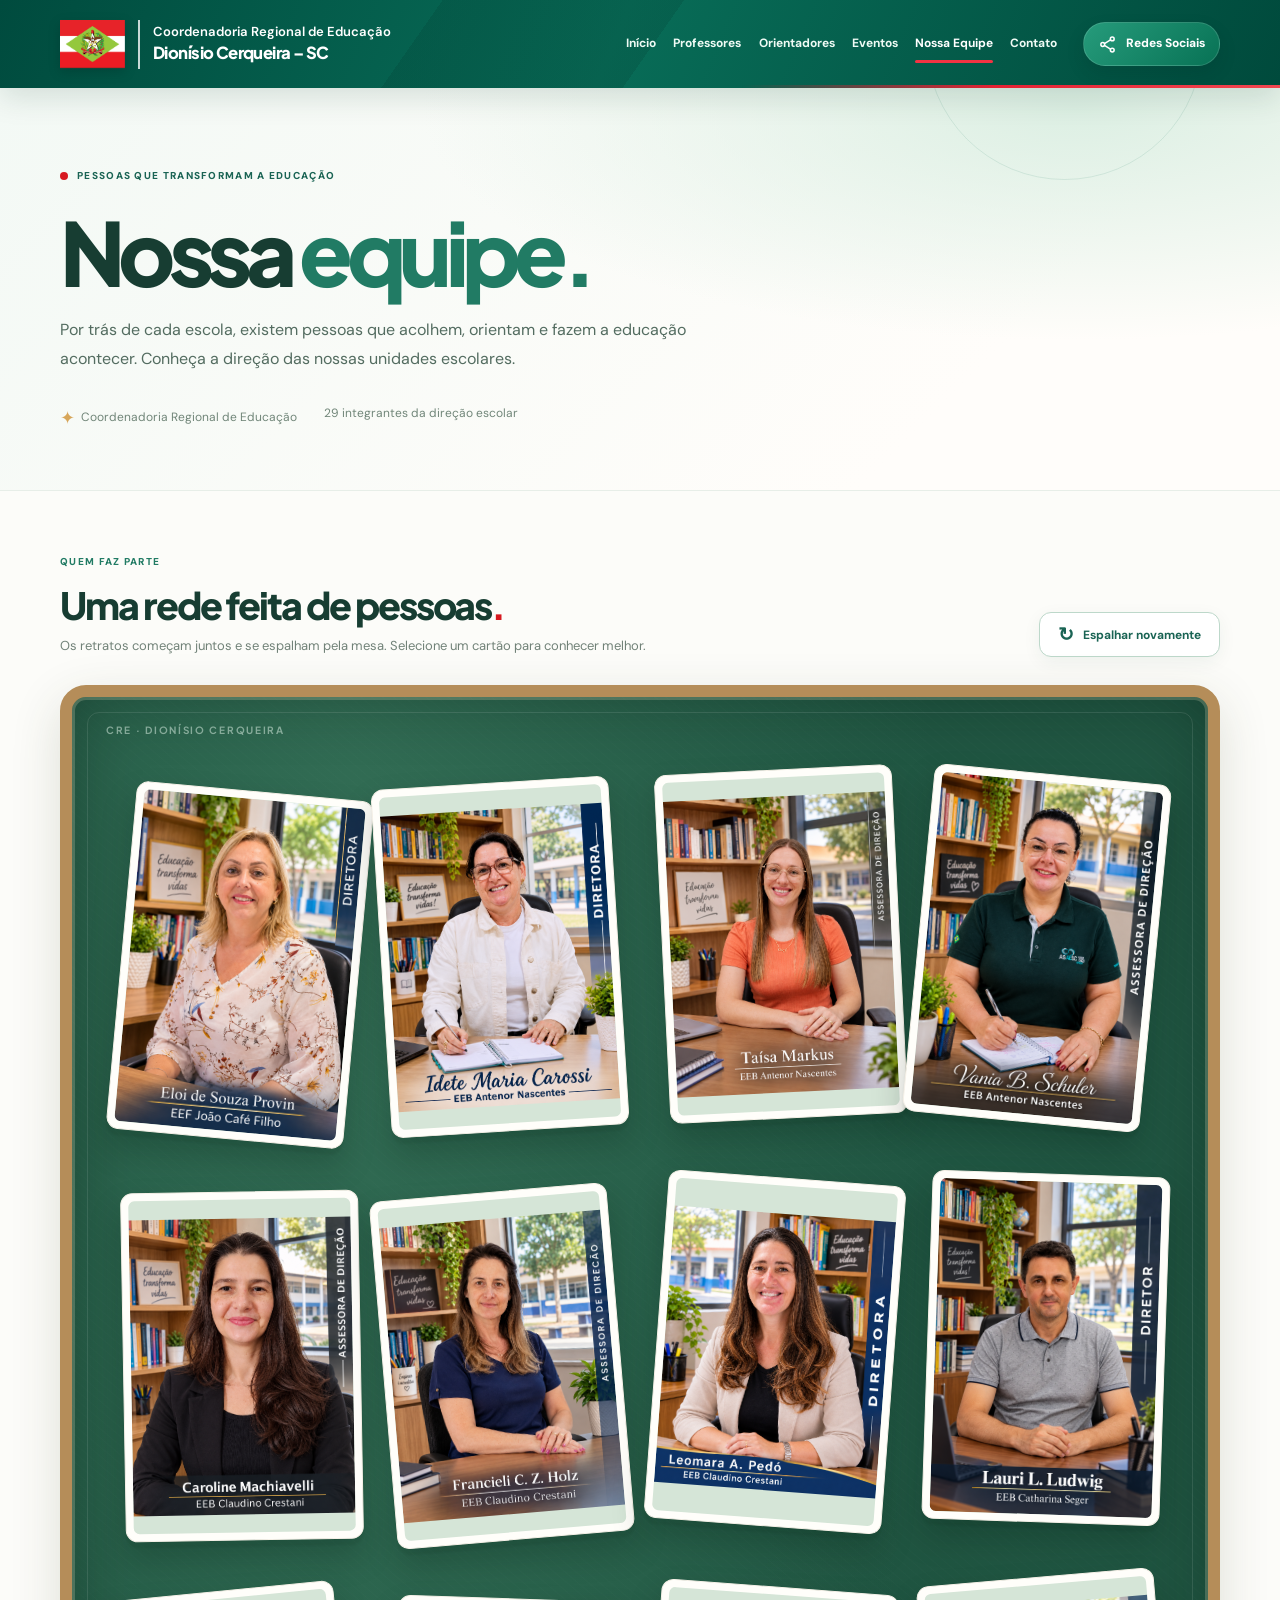
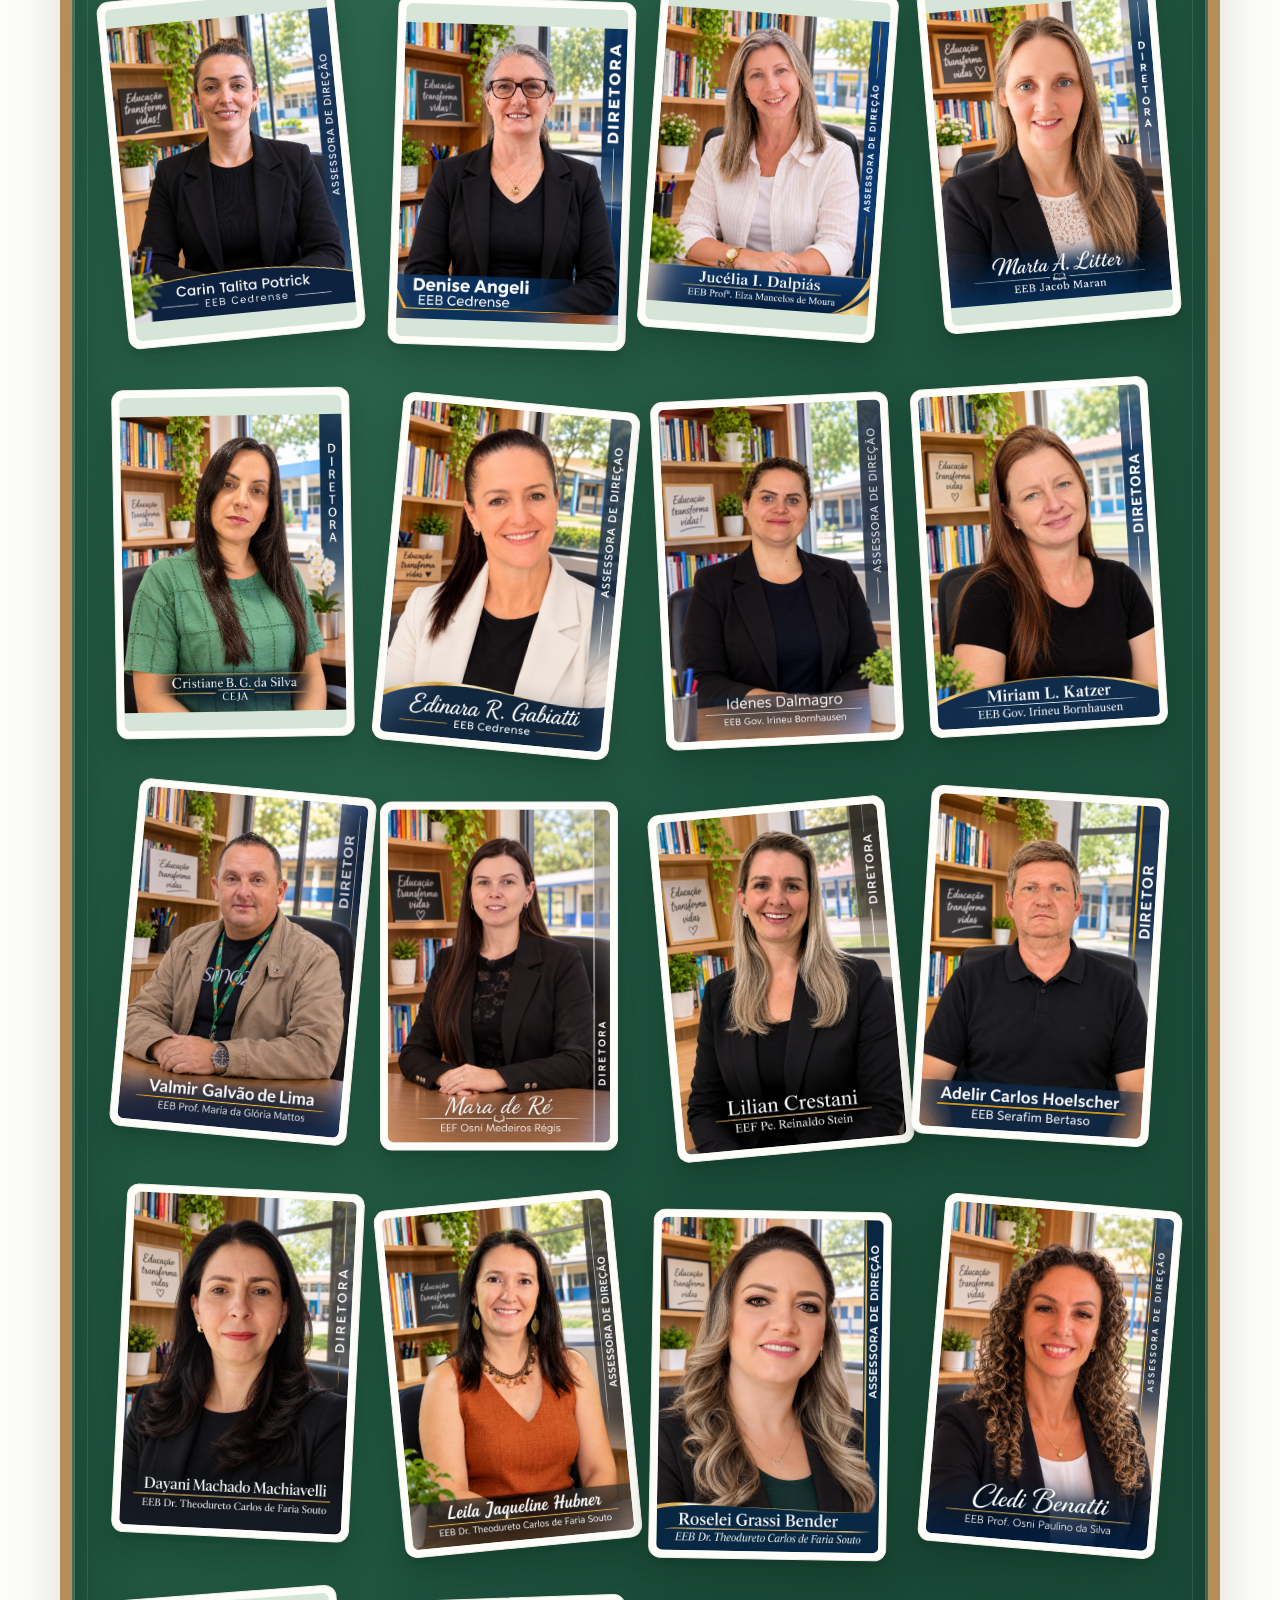
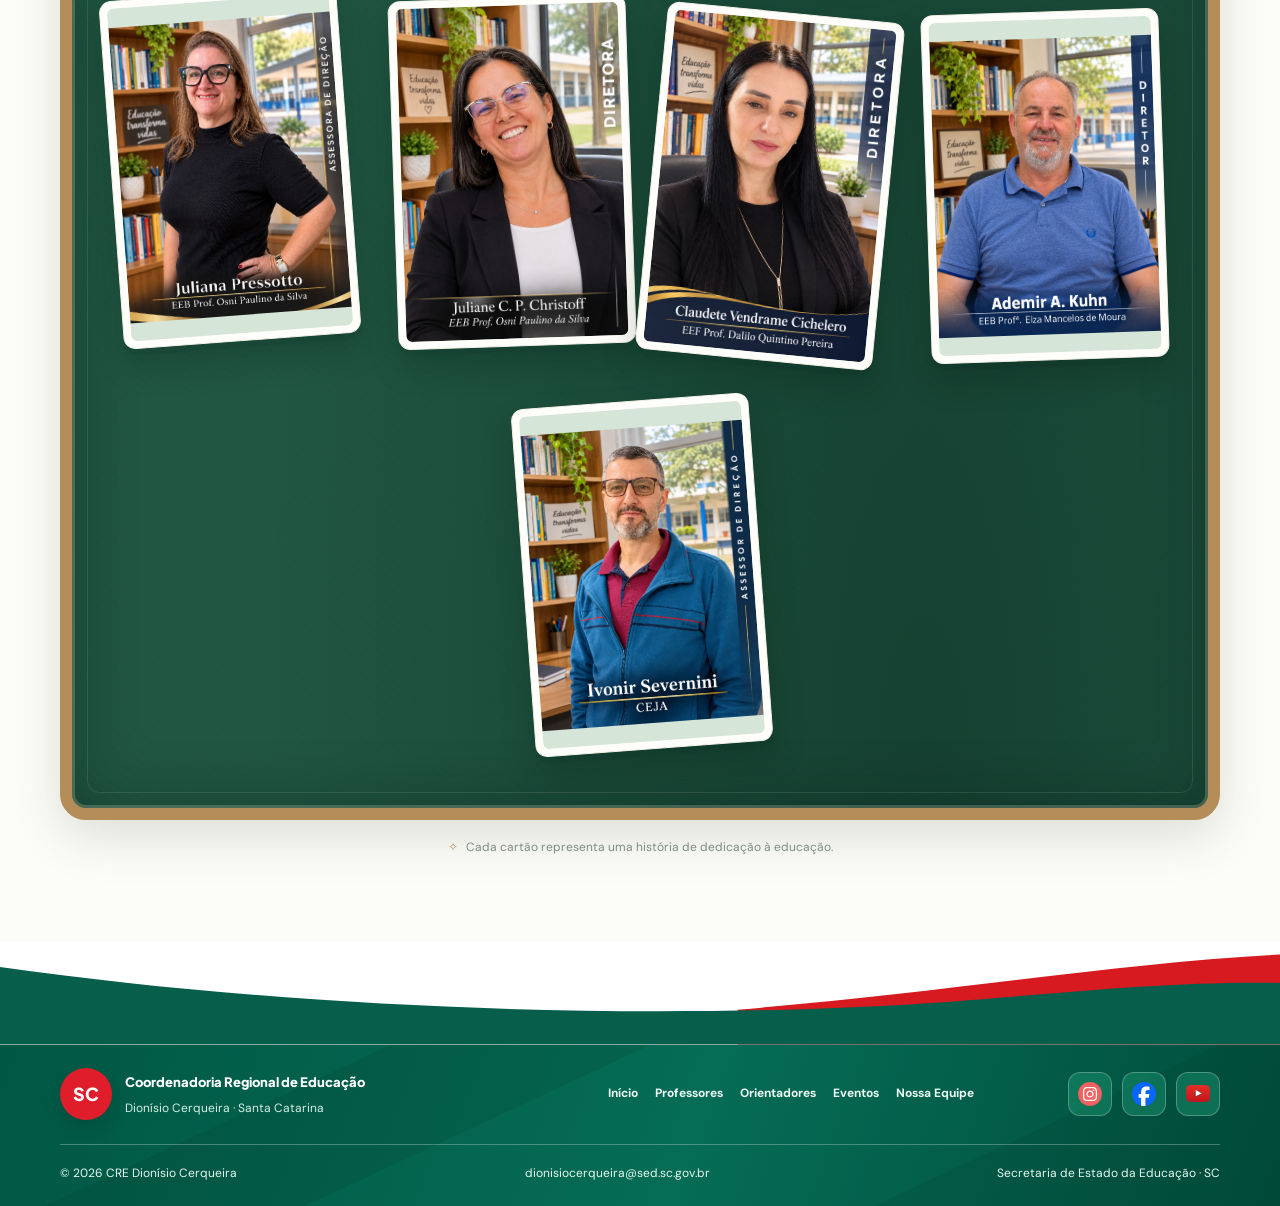
==== commit 0197287b: "varias modificaçõe" ====
--- a/equipe.html
+++ b/equipe.html
@@ -10,6 +10,8 @@
   <link rel="preconnect" href="https://fonts.gstatic.com" crossorigin>
   <link href="https://fonts.googleapis.com/css2?family=DM+Sans:wght@400;500;600;700&family=Plus+Jakarta+Sans:wght@400;500;600;700;800&display=swap" rel="stylesheet">
   <link rel="stylesheet" href="css/styles.css">
+  <link rel="stylesheet" href="css/header.css">
+  <link rel="stylesheet" href="css/footer.css"> 
   <script src="js/components.js" defer></script>
   <script src="js/script.js" defer></script>
   <script src="js/equipe.js" defer></script>
--- a/css/styles.css
+++ b/css/styles.css
@@ -44,7 +44,7 @@
 
   color: var(--ink);
 
-  font: 400 16px/1.6 'DM Sans', sans-serif;
+  font: 400 16px/1.6 "DM Sans", sans-serif;
 
   -webkit-font-smoothing: antialiased
 
@@ -153,14 +153,10 @@
 }
 
 h1,
-
 h2,
-
-h3,
-
-.brand strong {
-
-  font-family: 'Plus Jakarta Sans', sans-serif
+h3 {
+
+  font-family: "Plus Jakarta Sans", sans-serif
 
 }
 
@@ -196,3122 +192,2094 @@
 
 }
 
-.top-strip {
-
-  background: var(--dark);
-
-  color: #e1f3ec;
+.hero {
+
+  background: linear-gradient(125deg, #f6faf7 0%, #edf7f1 100%);
+
+  position: relative;
+
+  overflow: hidden;
+
+  padding: 77px 0 83px
+
+}
+
+.hero-glow {
+
+  position: absolute;
+
+  border-radius: 50%;
+
+  pointer-events: none;
+
+  opacity: .7
+
+}
+
+.hero-glow-one {
+
+  width: 510px;
+
+  height: 510px;
+
+  border: 1px solid #d6eade;
+
+  right: -120px;
+
+  top: -280px
+
+}
+
+.hero-glow-two {
+
+  width: 700px;
+
+  height: 700px;
+
+  border: 1px solid #d9eadf;
+
+  left: -440px;
+
+  bottom: -540px
+
+}
+
+.hero-grid {
+
+  display: grid;
+
+  grid-template-columns: 1fr .93fr;
+
+  gap: 8%;
+
+  align-items: center;
+
+  position: relative
+
+}
+
+.eyebrow {
+
+  display: inline-flex;
+
+  gap: 9px;
+
+  align-items: center;
+
+  letter-spacing: .065em;
 
   font-size: 10px;
 
+  font-weight: 800;
+
+  color: var(--dark);
+
+  padding: 8px 13px;
+
+  background: #e0f1e8;
+
+  border-radius: 40px
+
+}
+
+.eyebrow-dot {
+
+  width: 7px;
+
+  height: 7px;
+
+  border-radius: 100%;
+
+  background: var(--green)
+
+}
+
+.hero h1 em {
+
+  font-style: normal;
+
+  color: var(--green)
+
+}
+
+.hero-copy>p {
+
+  color: #61766a;
+
+  font-size: 17px;
+
+  max-width: 510px;
+
+  line-height: 1.85;
+
+  margin-bottom: 29px
+
+}
+
+.hero-buttons {
+
+  display: flex;
+
+  align-items: center;
+
+  gap: 12px;
+
+  flex-wrap: wrap
+
+}
+
+.btn {
+
+  display: inline-flex;
+
+  align-items: center;
+
+  justify-content: center;
+
+  gap: 20px;
+
+  padding: 14px 20px;
+
+  border-radius: 12px;
+
+  font-size: 13px;
+
+  font-weight: 800;
+
+  transition: transform .2s, box-shadow .2s, background .2s
+
+}
+
+.btn:hover {
+
+  transform: translateY(-3px)
+
+}
+
+.btn-primary {
+
+  background: var(--green);
+
+  color: white;
+
+  box-shadow: 0 10px 20px rgba(33, 123, 100, .17)
+
+}
+
+.btn-primary:hover {
+
+  background: var(--dark)
+
+}
+
+.btn-outline {
+
+  background: white;
+
+  border: 1px solid #dbe8df;
+
+  color: var(--dark)
+
+}
+
+.hero-mini {
+
+  display: flex;
+
+  align-items: center;
+
+  gap: 10px;
+
+  margin-top: 42px;
+
+  color: #72887b;
+
+  font-size: 12px;
+
+  max-width: 330px
+
+}
+
+.mini-icon {
+
+  width: 32px;
+
+  height: 32px;
+
+  display: grid;
+
+  place-items: center;
+
+  background: white;
+
+  border-radius: 50%;
+
+  font-size: 22px;
+
+  color: var(--green)
+
+}
+
+.hero-visual {
+
+  position: relative;
+
+  padding: 13px 0 15px
+
+}
+
+.hero-photo {
+
+  height: 440px;
+
+  border-radius: 32px 95px 32px 32px;
+
+  background: #b8d7c5 url("https://images.unsplash.com/photo-1509062522246-3755977927d7?auto=format&fit=crop&w=1400&q=85") center/cover no-repeat;
+
+  position: relative;
+
+  box-shadow: 0 25px 65px rgba(25, 65, 50, .15);
+
+  overflow: hidden
+
+}
+
+.photo-overlay {
+
+  position: absolute;
+
+  inset: 45% 0 0;
+
+  background: linear-gradient(0deg, rgba(5, 41, 27, .65), transparent)
+
+}
+
+.photo-caption {
+
+  position: absolute;
+
+  bottom: 22px;
+
+  left: 25px;
+
+  color: #fff;
+
+  font-size: 13px;
+
+  display: flex;
+
+  gap: 9px;
+
+  align-items: center;
+
+  font-weight: 700
+
+}
+
+.caption-dot {
+
+  height: 8px;
+
+  width: 8px;
+
+  background: #b6ebc7;
+
+  border: 2px solid white;
+
+  border-radius: 50%
+
+}
+
+.floating-note {
+
+  position: absolute;
+
+  bottom: -5px;
+
+  left: -35px;
+
+  display: flex;
+
+  align-items: center;
+
+  gap: 12px;
+
+  background: white;
+
+  padding: 15px 24px 15px 15px;
+
+  border-radius: 18px;
+
+  box-shadow: 0 18px 50px rgba(18, 67, 48, .14)
+
+}
+
+.floating-icon {
+
+  width: 43px;
+
+  height: 43px;
+
+  background: #e4f4e9;
+
+  border-radius: 12px;
+
+  display: grid;
+
+  place-items: center;
+
+  color: var(--green);
+
+  font-size: 25px
+
+}
+
+.floating-note strong,
+
+.floating-note small {
+
+  display: block
+
+}
+
+.floating-note strong {
+
+  font-size: 14px
+
+}
+
+.floating-note small {
+
+  font-size: 12px;
+
+  color: var(--muted)
+
+}
+
+.section {
+
+  padding: 90px 0
+
+}
+
+.section-heading {
+
+  display: flex;
+
+  justify-content: space-between;
+
+  align-items: flex-end;
+
+  gap: 30px;
+
+  margin-bottom: 32px
+
+}
+
+.section-kicker {
+
+  font-size: 11px;
+
+  font-weight: 800;
+
+  letter-spacing: .12em;
+
+  color: var(--green)
+
+}
+
+.section-heading p,
+
+.contact-section p {
+
+  color: var(--muted);
+
+  margin: 0
+
+}
+
+.period {
+
+  color: var(--red)
+
+}
+
+.accent {
+
+  color: var(--green)
+
+}
+
+.news-filter {
+
+  display: flex;
+
+  gap: 6px;
+
+  flex-wrap: wrap
+
+}
+
+.filter-btn {
+
+  border: 1px solid var(--line);
+
+  background: white;
+
+  padding: 9px 13px;
+
+  font-size: 12px;
+
+  font-weight: 800;
+
+  color: #64766b;
+
+  border-radius: 10px
+
+}
+
+.filter-btn:hover {
+
+  border-color: #acd7c3
+
+}
+
+.filter-btn.is-active {
+
+  background: var(--green);
+
+  color: #fff;
+
+  border-color: var(--green)
+
+}
+
+.news-grid {
+
+  display: grid;
+
+  grid-template-columns: repeat(3, minmax(0, 1fr));
+
+  gap: 22px
+
+}
+
+.news-card {
+
+  background: #fff;
+
+  border: 1px solid #e5eee8;
+
+  border-radius: 18px;
+
+  overflow: hidden;
+
+  transition: transform .25s, box-shadow .25s
+
+}
+
+.news-card:hover {
+
+  transform: translateY(-6px);
+
+  box-shadow: var(--shadow)
+
+}
+
+.news-card a {
+
+  display: block;
+
+  height: 100%
+
+}
+
+.news-image {
+
+  width: 100%;
+
+  height: 215px;
+
+  object-fit: cover;
+
+  background: #dcebe2;
+
+  transition: transform .35s
+
+}
+
+.news-card:hover .news-image {
+
+  transform: scale(1.04)
+
+}
+
+.news-image-wrap {
+
+  overflow: hidden
+
+}
+
+.news-card-body {
+
+  padding: 21px 22px 23px
+
+}
+
+.news-card .news-meta {
+
+  display: flex;
+
+  align-items: center;
+
+  justify-content: space-between;
+
+  gap: 8px;
+
+  color: #8a9a90;
+
+  font-size: 10px;
+
+  font-weight: 700
+
+}
+
+.category {
+
+  color: var(--green);
+
+  text-transform: uppercase;
+
+  letter-spacing: .07em;
+
+  font-size: 10px;
+
+  font-weight: 800
+
+}
+
+.news-card h3 {
+
+  font-size: 17px;
+
+  line-height: 1.45;
+
+  margin: 12px 0 8px
+
+}
+
+.news-card p {
+
+  font-size: 13px;
+
+  line-height: 1.7;
+
+  color: var(--muted);
+
+  margin-bottom: 19px
+
+}
+
+.read-link {
+
+  color: var(--green);
+
+  font-size: 12px;
+
+  font-weight: 800
+
+}
+
+.news-bottom {
+
+  display: flex;
+
+  justify-content: space-between;
+
+  align-items: center;
+
+  margin-top: 26px;
+
+  color: var(--muted);
+
+  font-size: 12px
+
+}
+
+.text-link {
+
+  border: 0;
+
+  background: none;
+
+  color: var(--green);
+
+  font-weight: 800
+
+}
+
+.loading-state,
+
+.empty-state {
+
+  grid-column: 1/-1;
+
+  text-align: center;
+
+  background: var(--light);
+
+  padding: 42px 18px;
+
+  border-radius: 16px;
+
+  color: var(--muted)
+
+}
+
+.services-section {
+
+  background: #f4f8f5
+
+}
+
+.service-grid {
+
+  display: grid;
+
+  grid-template-columns: 1fr 1fr;
+
+  gap: 22px
+
+}
+
+.service-card {
+
+  background: #fff;
+
+  border: 1px solid #e1ebe4;
+
+  border-radius: 23px;
+
+  min-height: 252px;
+
+  display: flex;
+
+  flex-direction: column;
+
+  position: relative;
+
+  gap: 19px;
+
+  padding: 28px;
+
+  transition: transform .25s, box-shadow .25s, border-color .25s
+
+}
+
+.service-card:hover {
+
+  transform: translateY(-5px);
+
+  box-shadow: var(--shadow);
+
+  border-color: #b8d9c7
+
+}
+
+.service-icon {
+
+  width: 57px;
+
+  height: 57px;
+
+  border-radius: 18px;
+
+  display: grid;
+
+  place-items: center;
+
+  background: #e8f5ed;
+
+  color: var(--green)
+
+}
+
+.service-icon svg {
+
+  width: 30px;
+
+  height: 30px
+
+}
+
+.service-content {
+
+  display: flex;
+
+  flex-direction: column;
+
+  gap: 8px;
+
+  max-width: 330px
+
+}
+
+.service-badge {
+
+  font-size: 10px;
+
+  letter-spacing: .08em;
+
+  color: var(--green);
+
+  font-weight: 800
+
+}
+
+.service-content strong {
+
+  font-family: "Plus Jakarta Sans", sans-serif;
+
+  font-size: 21px;
+
+  letter-spacing: -.04em
+
+}
+
+.service-content>span:last-child {
+
+  font-size: 13px;
+
+  color: var(--muted);
+
+  line-height: 1.7
+
+}
+
+.service-arrow {
+
+  position: absolute;
+
+  right: 26px;
+
+  bottom: 26px;
+
+  border-radius: 50%;
+
+  width: 40px;
+
+  height: 40px;
+
+  background: var(--green);
+
+  color: white;
+
+  display: grid;
+
+  place-items: center;
+
+  font-size: 22px
+
+}
+
+.notice-card {
+
+  margin-top: 22px;
+
+  border: 1px solid #f3d3d5;
+
+  background: #fff;
+
+  border-left: 4px solid var(--red);
+
+  border-radius: 16px;
+
+  display: flex;
+
+  align-items: center;
+
+  gap: 20px;
+
+  padding: 22px 24px
+
+}
+
+.notice-icon {
+
+  width: 55px;
+
+  height: 55px;
+
+  border-radius: 15px;
+
+  background: #fcecef;
+
+  color: #bb1b28;
+
+  display: grid;
+
+  place-items: center;
+
+  flex: none
+
+}
+
+.notice-icon svg {
+
+  width: 28px;
+
+  height: 28px
+
+}
+
+.notice-card>div:nth-child(2) {
+
+  flex: 1
+
+}
+
+.notice-card>div:nth-child(2)>span {
+
+  font-size: 10px;
+
+  color: #ba202b;
+
+  letter-spacing: .075em;
+
+  font-weight: 800
+
+}
+
+.notice-card h3 {
+
+  margin: 3px 0;
+
+  font-size: 17px
+
+}
+
+.notice-card p {
+
+  color: var(--muted);
+
+  font-size: 12px;
+
+  margin: 0
+
+}
+
+.notice-link {
+
+  font-size: 25px;
+
   font-weight: 700;
 
-  letter-spacing: .08em
-
-}
-
-.strip-inner {
-
-  height: 34px;
+  color: var(--green);
+
+  padding: 5px
+
+}
+
+.carousel-controls {
 
   display: flex;
 
+  gap: 9px
+
+}
+
+.round-button {
+
+  width: 44px;
+
+  height: 44px;
+
+  border: 1px solid #d7e6dc;
+
+  background: white;
+
+  color: var(--green);
+
+  border-radius: 50%;
+
+  font-size: 23px
+
+}
+
+.round-button:hover {
+
+  background: var(--green);
+
+  color: white
+
+}
+
+.gallery-stage {
+
+  overflow: hidden;
+
+  border-radius: 22px
+
+}
+
+.gallery-track {
+
+  display: flex;
+
+  transition: transform .5s cubic-bezier(.23, .78, .27, 1);
+
+  will-change: transform
+
+}
+
+.gallery-slide {
+
+  min-width: 100%;
+
+  margin: 0;
+
+  position: relative;
+
+  height: 440px;
+
+  background: var(--light)
+
+}
+
+.gallery-slide img {
+
+  width: 100%;
+
+  height: 100%;
+
+  object-fit: cover
+
+}
+
+.gallery-slide figcaption {
+
+  position: absolute;
+
+  bottom: 0;
+
+  left: 0;
+
+  right: 0;
+
+  background: linear-gradient(transparent, rgba(0, 35, 24, .75));
+
+  color: white;
+
+  padding: 65px 36px 28px;
+
+  font-weight: 700;
+
+  font-size: 17px
+
+}
+
+.gallery-bottom {
+
+  display: flex;
+
   justify-content: space-between;
 
   align-items: center;
 
-  gap: 10px
-
-}
-
-.strip-right {
+  gap: 15px;
+
+  padding-top: 18px;
+
+  color: #6f8076;
+
+  font-size: 12px
+
+}
+
+.gallery-dots {
+
+  display: flex;
+
+  gap: 8px
+
+}
+
+.gallery-dot {
+
+  border: 0;
+
+  width: 8px;
+
+  height: 8px;
+
+  border-radius: 20px;
+
+  padding: 0;
+
+  background: #cddbd1;
+
+  transition: width .2s, background .2s
+
+}
+
+.gallery-dot.active {
+
+  width: 27px;
+
+  background: var(--green)
+
+}
+
+.contact-section {
+
+  background: #f6faf7
+
+}
+
+.contact-grid {
+
+  display: grid;
+
+  grid-template-columns: 1fr 1fr;
+
+  gap: 8%;
+
+  align-items: center
+
+}
+
+.contact-grid h2 {
+
+  max-width: 440px;
+
+  margin: 12px 0 15px
+
+}
+
+.contact-grid>div:first-child>p {
+
+  margin-bottom: 29px
+
+}
+
+.contact-row {
+
+  display: flex;
+
+  gap: 13px;
+
+  align-items: center;
+
+  margin: 15px 0
+
+}
+
+.contact-icon {
+
+  display: grid;
+
+  place-items: center;
+
+  background: #e2f2e9;
+
+  border-radius: 12px;
+
+  width: 42px;
+
+  height: 42px;
+
+  color: var(--green);
+
+  font-size: 23px
+
+}
+
+.contact-row strong,
+
+.contact-row span:last-child {
+
+  display: block
+
+}
+
+.contact-row strong {
+
+  font-size: 13px
+
+}
+
+.contact-row div span {
+
+  font-size: 12px;
+
+  color: var(--muted)
+
+}
+
+.map-placeholder {
+
+  height: 350px;
+
+  background: #e8f3ed;
+
+  border: 1px solid #d7e7dc;
+
+  border-radius: 22px;
+
+  position: relative;
+
+  overflow: hidden;
+
+  display: grid;
+
+  place-items: center
+
+}
+
+.map-pattern {
+
+  position: absolute;
+
+  inset: 0;
+
+  opacity: .4;
+
+  background: repeating-linear-gradient(35deg, transparent 0, transparent 30px, #b8d5c2 31px, #b8d5c2 33px, transparent 35px, transparent 90px), repeating-linear-gradient(-35deg, transparent 0, transparent 60px, #c5ddce 62px, #c5ddce 65px, transparent 67px, transparent 140px)
+
+}
+
+.map-center {
+
+  position: relative;
+
+  background: rgba(255, 255, 255, .94);
+
+  padding: 27px;
+
+  border-radius: 18px;
+
+  text-align: center;
+
+  max-width: 310px;
+
+  box-shadow: 0 15px 45px rgba(31, 85, 55, .09)
+
+}
+
+.map-pin {
+
+  display: inline-grid;
+
+  place-items: center;
+
+  width: 50px;
+
+  height: 50px;
+
+  border-radius: 16px;
+
+  background: #e0f0e7;
+
+  color: var(--green);
+
+  font-size: 34px;
+
+  margin-bottom: 11px
+
+}
+
+.map-center strong {
+
+  display: block;
+
+  font-size: 15px
+
+}
+
+.map-center p {
+
+  font-size: 12px;
+
+  margin-top: 8px
+
+}
+
+.back-to-top {
+
+  position: fixed;
+
+  bottom: 23px;
+
+  right: 23px;
+
+  width: 44px;
+
+  height: 44px;
+
+  border-radius: 14px;
+
+  background: var(--green);
+
+  border: 0;
+
+  color: white;
+
+  font-size: 23px;
+
+  box-shadow: 0 8px 30px #164c3860;
+
+  z-index: 20;
+
+  opacity: 0;
+
+  pointer-events: none;
+
+  transform: translateY(8px);
+
+  transition: .2s
+
+}
+
+.back-to-top.visible {
+
+  opacity: 1;
+
+  pointer-events: auto;
+
+  transform: translateY(0)
+
+}
+
+.news-dialog {
+
+  width: min(700px, calc(100% - 32px));
+
+  max-height: 90dvh;
+
+  border: 0;
+
+  padding: 0;
+
+  border-radius: 22px;
+
+  box-shadow: 0 20px 90px #052e2266;
+
+  overflow: auto
+
+}
+
+.news-dialog::backdrop {
+
+  background: rgba(6, 34, 26, .7);
+
+  backdrop-filter: blur(4px)
+
+}
+
+.dialog-inner {
+
+  position: relative;
+
+  padding: 34px
+
+}
+
+.dialog-close {
+
+  position: sticky;
+
+  top: 0;
+
+  float: right;
+
+  width: 38px;
+
+  height: 38px;
+
+  border-radius: 50%;
+
+  background: #f0f6f1;
+
+  border: 0;
+
+  color: var(--deep);
+
+  font-size: 28px;
+
+  line-height: 1
+
+}
+
+.dialog-inner h2 {
+
+  margin: 15px 0
+
+}
+
+.dialog-meta {
+
+  font-size: 12px;
+
+  color: var(--muted);
+
+  margin-bottom: 22px
+
+}
+
+.dialog-inner img {
+
+  border-radius: 15px;
+
+  width: 100%;
+
+  max-height: 350px;
+
+  object-fit: cover;
+
+  margin-bottom: 24px
+
+}
+
+.dialog-body p {
+
+  white-space: pre-line;
+
+  color: #40564a;
+
+  line-height: 1.9
+
+}
+
+.reveal {
+
+  opacity: 0;
+
+  transform: translateY(22px);
+
+  transition: opacity .65s ease, transform .65s ease
+
+}
+
+.reveal.visible {
+
+  opacity: 1;
+
+  transform: none
+
+}
+
+@media(max-width:1050px) {
+
+.hero-grid {
+
+    gap: 5%
+
+  }
+
+  .hero-photo {
+
+    height: 390px
+
+  }
+
+}
+
+@media(max-width:850px) {
+
+.hero {
+
+    padding: 55px 0 75px
+
+  }
+
+  .hero-grid {
+
+    grid-template-columns: 1fr;
+
+    gap: 34px
+
+  }
+
+  .hero-copy {
+
+    max-width: 620px
+
+  }
+
+  .hero-photo {
+
+    height: 380px
+
+  }
+
+  .floating-note {
+
+    left: 15px
+
+  }
+
+  .news-grid {
+
+    grid-template-columns: repeat(2, minmax(0, 1fr))
+
+  }
+
+  .news-filter {
+
+    margin-top: 14px
+
+  }
+
+  .section-heading {
+
+    align-items: flex-start;
+
+    flex-direction: column;
+
+    gap: 12px
+
+  }
+
+  .contact-grid {
+
+    gap: 30px
+
+  }
+
+}
+
+@media(max-width:620px) {
+
+  .container {
+
+    width: min(100% - 32px, 1160px)
+
+  }
+
+.hero {
+
+    padding: 44px 0 65px
+
+  }
+
+  .hero h1 {
+
+    font-size: clamp(2.5rem, 10vw, 3.4rem)
+
+  }
+
+  .hero-copy>p {
+
+    font-size: 15px
+
+  }
+
+  .hero-mini {
+
+    margin-top: 25px
+
+  }
+
+  .hero-photo {
+
+    height: 300px;
+
+    border-radius: 23px 65px 23px 23px
+
+  }
+
+  .floating-note {
+
+    bottom: -19px;
+
+    padding: 10px
+
+  }
+
+  .section {
+
+    padding: 62px 0
+
+  }
+
+  .section-heading {
+
+    margin-bottom: 25px
+
+  }
+
+  .news-grid,
+
+  .service-grid,
+
+  .contact-grid {
+
+    grid-template-columns: 1fr
+
+  }
+
+  .news-image {
+
+    height: 230px
+
+  }
+
+  .service-card {
+
+    min-height: 220px;
+
+    padding: 23px
+
+  }
+
+  .notice-card {
+
+    padding: 19px 15px;
+
+    gap: 12px;
+
+    align-items: flex-start
+
+  }
+
+  .notice-icon {
+
+    width: 42px;
+
+    height: 42px
+
+  }
+
+  .notice-card h3 {
+
+    font-size: 15px
+
+  }
+
+  .gallery-slide {
+
+    height: 280px
+
+  }
+
+  .gallery-slide figcaption {
+
+    font-size: 14px;
+
+    padding: 50px 20px 20px
+
+  }
+
+  .gallery-tip {
+
+    display: none
+
+  }
+
+  .map-placeholder {
+
+    height: 300px
+
+  }
+
+.dialog-inner {
+
+    padding: 20px
+
+  }
+
+  
+
+}
+
+@media(prefers-reduced-motion:reduce) {
+
+  html {
+
+    scroll-behavior: auto
+
+  }
+
+  *,
+
+  *:before,
+
+  *:after {
+
+    transition-duration: .01ms !important;
+
+    animation-duration: .01ms !important
+
+  }
+
+  .reveal {
+
+    opacity: 1;
+
+    transform: none
+
+  }
+
+}
+
+/* Segurança: o conteúdo nunca permanece oculto se alguma inicialização falhar.
+
+   Efeito de entrada é aplicado somente depois de o JS estar pronto. */
+
+.reveal {
+
+  opacity: 1;
+
+  transform: none;
+
+}
+
+.reveal.visible {
+
+  opacity: 1;
+
+  transform: none;
+
+}
+
+/* COPIAR E-MAIL INSTITUCIONAL */
+
+.email-copy-wrapper {
+
+  display: flex;
+
+  align-items: center;
+
+  flex-wrap: wrap;
+
+  gap: 8px;
+
+}
+
+.copy-email-btn {
+
+  display: inline-flex;
+
+  align-items: center;
+
+  justify-content: center;
+
+  width: 26px;
+
+  height: 26px;
+
+  padding: 0;
+
+  border: none;
+
+  border-radius: 6px;
+
+  background: transparent;
+
+  color: #217B64;
+
+  cursor: pointer;
+
+  transition: all 0.2s ease;
+
+}
+
+.copy-email-btn:hover {
+
+  background: #E7F3ED;
+
+  transform: translateY(-2px);
+
+}
+
+.copy-email-btn:focus-visible {
+
+  outline: 2px solid #217B64;
+
+  outline-offset: 2px;
+
+}
+
+#copyEmailMessage {
+
+  font-size: 12px;
+
+  font-weight: 600;
+
+  color: #217B64;
+
+}
+
+/*Aqui*/
+
+/* ==========================================
+
+   QUADRO INTERATIVO - MAPA CRE
+
+========================================== */
+
+.cre-framed-map {
+
+  position: relative;
+
+  width: 100%;
+
+  min-width: 0;
+
+  margin: 0;
+
+}
+
+/* MOLDURA DOURADA COM EFEITO DE MADEIRA */
+
+.cre-frame-wood {
+
+  position: relative;
+
+  padding: 13px;
+
+  border-radius: 5px;
+
+  background: linear-gradient(
+
+    135deg,
+
+    #795025 0%,
+
+    #e4bd77 12%,
+
+    #a27136 27%,
+
+    #f4d99d 47%,
+
+    #92612c 72%,
+
+    #d3a563 88%,
+
+    #65411d 100%
+
+  );
+
+  box-shadow:
+
+    inset 0 0 0 2px #e9cb91,
+
+    inset 0 0 0 5px #805523,
+
+    0 6px 12px rgba(33, 27, 15, .12),
+
+    0 22px 40px rgba(33, 27, 15, .20);
+
+  transition:
+
+    transform .35s ease,
+
+    box-shadow .35s ease;
+
+}
+
+/* BORDA DECORATIVA */
+
+.cre-frame-wood::before {
+
+  content: "";
+
+  position: absolute;
+
+  inset: 5px;
+
+  border: 1px solid rgba(255, 239, 193, .65);
+
+  border-radius: 2px;
+
+  pointer-events: none;
+
+}
+
+/* EFEITO INTERATIVO AO PASSAR O MOUSE */
+
+.cre-framed-map:not(.is-expanded):hover
+
+.cre-frame-wood {
+
+  transform: translateY(-3px);
+
+  box-shadow:
+
+    inset 0 0 0 2px #f3dca5,
+
+    inset 0 0 0 5px #805523,
+
+    0 12px 22px rgba(33, 27, 15, .15),
+
+    0 28px 52px rgba(33, 27, 15, .23);
+
+}
+
+/* FRISO ESCURO DA MOLDURA */
+
+.cre-frame-groove {
+
+  padding: 7px;
+
+  background: linear-gradient(
+
+    145deg,
+
+    #3f2918,
+
+    #76502c 50%,
+
+    #2e2117
+
+  );
+
+  border: 2px solid #c89f60;
+
+  box-shadow:
+
+    inset 0 2px 6px rgba(0, 0, 0, .35),
+
+    0 0 0 1px rgba(255, 235, 185, .30);
+
+}
+
+/* BORDA INTERNA, COMO EM QUADROS REAIS */
+
+.cre-frame-mat {
+
+  padding: 15px;
+
+  background: #f5eedf;
+
+  border: 1px solid #e0d1b4;
+
+  box-shadow:
+
+    inset 0 0 0 2px #fffaf0,
+
+    inset 0 0 12px rgba(80, 62, 30, .12);
+
+}
+
+/* REGIÃO DO MAPA */
+
+.cre-frame-image {
+
+  overflow: hidden;
+
+  border: 1px solid #786744;
+
+  background: #e5ebe3;
+
+  box-shadow:
+
+    0 0 0 3px #ded1b9,
+
+    inset 0 0 12px rgba(0, 0, 0, .16);
+
+}
+
+.cre-frame-image iframe {
+
+  display: block;
+
+  width: 100%;
+
+  height: 330px;
+
+  border: 0;
+
+}
+
+/* IDENTIFICAÇÃO ABAIXO DO QUADRO */
+
+.cre-frame-details {
+
+  display: flex;
+
+  align-items: center;
+
+  justify-content: space-between;
+
+  gap: 14px;
+
+  padding: 16px 2px 0;
+
+}
+
+.cre-frame-label {
+
+  display: flex;
+
+  flex-direction: column;
+
+  gap: 3px;
+
+}
+
+.cre-frame-label strong {
+
+  font-family: "Plus Jakarta Sans", sans-serif;
+
+  font-size: 13px;
+
+  font-weight: 700;
+
+  color: #314b3d;
+
+}
+
+.cre-frame-label span {
 
   font-size: 11px;
 
-  letter-spacing: 0;
-
-  font-weight: 500
-
-}
-
-.site-header {
-
-  position: sticky;
-
-  top: 0;
-
-  z-index: 30;
-
-  background: rgba(255, 255, 255, .97);
-
-  box-shadow: 0 1px 0 var(--line);
-
-  backdrop-filter: blur(18px)
-
-}
-
-.header-inner {
-
-  height: 92px;
+  color: #758479;
+
+}
+
+/* BOTÃO INTERATIVO */
+
+.cre-frame-expand {
+
+  display: inline-flex;
+
+  align-items: center;
+
+  justify-content: center;
+
+  gap: 6px;
+
+  flex-shrink: 0;
+
+  padding: 10px 14px;
+
+  border: 1px solid #cbded2;
+
+  border-radius: 9px;
+
+  background: #edf5ef;
+
+  color: #1a6454;
+
+  font: 700 12px "DM Sans", sans-serif;
+
+  cursor: pointer;
+
+  transition:
+
+    background .2s,
+
+    color .2s,
+
+    transform .2s;
+
+}
+
+.cre-frame-expand:hover {
+
+  background: #217b64;
+
+  color: white;
+
+  transform: translateY(-2px);
+
+}
+
+.cre-frame-expand:focus-visible {
+
+  outline: 3px solid #d71920;
+
+  outline-offset: 3px;
+
+}
+
+/* ==========================================
+
+   MODO AMPLIADO
+
+========================================== */
+
+.cre-framed-map.is-expanded {
+
+  position: fixed;
+
+  inset: 16px;
+
+  z-index: 1000;
 
   display: flex;
 
-  align-items: center;
-
-  gap: 28px
-
-}
-
-.brand {
+  flex-direction: column;
+
+  width: auto;
+
+  padding: 18px;
+
+  margin: 0;
+
+  background: #f8f5ed;
+
+  border-radius: 12px;
+
+  box-shadow: 0 0 0 100vmax rgba(0,0,0,.72);
+
+}
+
+.cre-framed-map.is-expanded .cre-frame-wood {
+
+  flex: 1;
 
   display: flex;
 
-  align-items: center;
-
-  gap: 12px;
-
-  margin-right: auto
-
-}
-
-.brand-mark {
-
-  width: 52px;
-
-  height: 52px;
-
-  border-radius: 16px;
-
-  background: var(--green);
-
-  color: #fff;
-
-  display: grid;
-
-  place-items: center;
-
-  flex: none;
-
-  box-shadow: 0 9px 22px rgba(33, 123, 100, .18)
-
-}
-
-.brand-mark svg {
-
-  width: 30px;
-
-  height: 30px
-
-}
-
-.brand-label {
+  min-height: 0;
+
+  transform: none;
+
+}
+
+.cre-framed-map.is-expanded .cre-frame-groove,
+
+.cre-framed-map.is-expanded .cre-frame-mat,
+
+.cre-framed-map.is-expanded .cre-frame-image {
 
   display: flex;
 
-  flex-direction: column;
-
-  gap: 3px
-
-}
-
-.brand strong {
-
-  font-size: 14px;
-
-  line-height: 1.35;
-
-  letter-spacing: -.025em;
-
-  color: var(--deep)
-
-}
-
-.brand small {
-
-  font-size: 10px;
-
-  color: #7b8b82
-
-}
-
-.desktop-nav {
-
-  display: flex;
-
-  align-items: center;
-
-  gap: 25px;
-
-  height: 100%
-
-}
-
-.desktop-nav a {
-
-  font-size: 13px;
-
-  font-weight: 700;
-
-  color: #607168;
-
-  position: relative;
+  flex: 1;
+
+  min-width: 0;
+
+  min-height: 0;
+
+}
+
+.cre-framed-map.is-expanded iframe {
+
+  width: 100%;
 
   height: 100%;
 
-  display: flex;
-
-  align-items: center;
-
-  transition: color .2s
-
-}
-
-.desktop-nav a:hover,
-
-.desktop-nav a.active {
-
-  color: var(--green)
-
-}
-
-.desktop-nav a.active:after {
-
-  content: "";
-
-  position: absolute;
-
-  bottom: 18px;
-
-  left: 0;
-
-  right: 0;
-
-  height: 3px;
-
-  border-radius: 5px;
-
-  background: var(--green)
-
-}
-
-.header-actions {
-
-  display: flex;
-
-  gap: 8px
-
-}
-
-.icon-button {
-
-  width: 42px;
-
-  height: 42px;
-
-  background: transparent;
-
-  border: 1px solid #e4ece7;
-
-  border-radius: 13px;
-
-  display: grid;
-
-  place-items: center;
-
-  color: var(--deep)
-
-}
-
-.icon-button:hover {
-
-  background: var(--light)
-
-}
-
-.icon-button svg {
-
-  width: 21px
-
-}
-
-.menu-toggle {
-
-  display: none
-
-}
-
-.mobile-nav {
-
-  padding: 14px 24px 24px;
-
-  border-top: 1px solid var(--line);
-
-  flex-direction: column;
-
-  gap: 4px
-
-}
-
-.mobile-nav:not([hidden]) {
-
-  display: flex
-
-}
-
-.mobile-nav a {
-
-  padding: 10px 12px;
-
-  font-weight: 700;
-
-  border-radius: 10px
-
-}
-
-.mobile-nav a:hover,
-
-.mobile-nav a[aria-current] {
-
-  background: var(--light);
-
-  color: var(--green)
-
-}
-
-.search-panel {
-
-  padding: 0 0 18px;
-
-  max-width: 520px;
-
-  margin-left: auto
-
-}
-
-.search-panel[hidden] {
-
-  display: none
-
-}
-
-.search-panel label {
-
-  display: block;
-
-  font-weight: 700;
-
-  font-size: 13px;
-
-  margin-bottom: 7px
-
-}
-
-.search-field {
-
-  height: 50px;
-
-  border: 1px solid var(--line);
-
-  display: flex;
-
-  align-items: center;
-
-  border-radius: 13px;
-
-  padding: 0 13px;
-
-  gap: 12px
-
-}
-
-.search-field svg {
-
-  color: var(--green);
-
-  width: 20px
-
-}
-
-.search-field input {
-
-  flex: 1;
-
-  border: 0;
-
-  outline: 0;
-
-  min-width: 0
-
-}
-
-.search-field button {
-
-  border: 0;
-
-  color: var(--green);
-
-  font-weight: 700;
-
-  background: none;
-
-  font-size: 12px
-
-}
-
-.search-panel p {
-
-  margin: 5px 0 0;
-
-  color: var(--muted);
-
-  font-size: 12px
-
-}
-
-.hero {
-
-  background: linear-gradient(125deg, #f6faf7 0%, #edf7f1 100%);
-
-  position: relative;
+}
+
+.cre-framed-map.is-expanded .cre-frame-details {
+
+  flex-shrink: 0;
+
+}
+
+body.cre-map-open {
 
   overflow: hidden;
 
-  padding: 77px 0 83px
-
-}
-
-.hero-glow {
-
-  position: absolute;
-
-  border-radius: 50%;
-
-  pointer-events: none;
-
-  opacity: .7
-
-}
-
-.hero-glow-one {
-
-  width: 510px;
-
-  height: 510px;
-
-  border: 1px solid #d6eade;
-
-  right: -120px;
-
-  top: -280px
-
-}
-
-.hero-glow-two {
-
-  width: 700px;
-
-  height: 700px;
-
-  border: 1px solid #d9eadf;
-
-  left: -440px;
-
-  bottom: -540px
-
-}
-
-.hero-grid {
-
-  display: grid;
-
-  grid-template-columns: 1fr .93fr;
-
-  gap: 8%;
-
-  align-items: center;
-
-  position: relative
-
-}
-
-.eyebrow {
-
-  display: inline-flex;
-
-  gap: 9px;
-
-  align-items: center;
-
-  letter-spacing: .065em;
-
-  font-size: 10px;
-
-  font-weight: 800;
-
-  color: var(--dark);
-
-  padding: 8px 13px;
-
-  background: #e0f1e8;
-
-  border-radius: 40px
-
-}
-
-.eyebrow-dot {
-
-  width: 7px;
-
-  height: 7px;
-
-  border-radius: 100%;
-
-  background: var(--green)
-
-}
-
-.hero h1 em {
-
-  font-style: normal;
-
-  color: var(--green)
-
-}
-
-.hero-copy>p {
-
-  color: #61766a;
-
-  font-size: 17px;
-
-  max-width: 510px;
-
-  line-height: 1.85;
-
-  margin-bottom: 29px
-
-}
-
-.hero-buttons {
-
-  display: flex;
-
-  align-items: center;
-
-  gap: 12px;
-
-  flex-wrap: wrap
-
-}
-
-.btn {
-
-  display: inline-flex;
-
-  align-items: center;
-
-  justify-content: center;
-
-  gap: 20px;
-
-  padding: 14px 20px;
-
-  border-radius: 12px;
-
-  font-size: 13px;
-
-  font-weight: 800;
-
-  transition: transform .2s, box-shadow .2s, background .2s
-
-}
-
-.btn:hover {
-
-  transform: translateY(-3px)
-
-}
-
-.btn-primary {
-
-  background: var(--green);
-
-  color: white;
-
-  box-shadow: 0 10px 20px rgba(33, 123, 100, .17)
-
-}
-
-.btn-primary:hover {
-
-  background: var(--dark)
-
-}
-
-.btn-outline {
-
-  background: white;
-
-  border: 1px solid #dbe8df;
-
-  color: var(--dark)
-
-}
-
-.hero-mini {
-
-  display: flex;
-
-  align-items: center;
-
-  gap: 10px;
-
-  margin-top: 42px;
-
-  color: #72887b;
-
-  font-size: 12px;
-
-  max-width: 330px
-
-}
-
-.mini-icon {
-
-  width: 32px;
-
-  height: 32px;
-
-  display: grid;
-
-  place-items: center;
-
-  background: white;
-
-  border-radius: 50%;
-
-  font-size: 22px;
-
-  color: var(--green)
-
-}
-
-.hero-visual {
-
-  position: relative;
-
-  padding: 13px 0 15px
-
-}
-
-.hero-photo {
-
-  height: 440px;
-
-  border-radius: 32px 95px 32px 32px;
-
-  background: #b8d7c5 url('https\://images.unsplash.com/photo-1509062522246-3755977927d7?auto=format&fit=crop&w=1400&q=85') center/cover no-repeat;
-
-  position: relative;
-
-  box-shadow: 0 25px 65px rgba(25, 65, 50, .15);
-
-  overflow: hidden
-
-}
-
-.photo-overlay {
-
-  position: absolute;
-
-  inset: 45% 0 0;
-
-  background: linear-gradient(0deg, rgba(5, 41, 27, .65), transparent)
-
-}
-
-.photo-caption {
-
-  position: absolute;
-
-  bottom: 22px;
-
-  left: 25px;
-
-  color: #fff;
-
-  font-size: 13px;
-
-  display: flex;
-
-  gap: 9px;
-
-  align-items: center;
-
-  font-weight: 700
-
-}
-
-.caption-dot {
-
-  height: 8px;
-
-  width: 8px;
-
-  background: #b6ebc7;
-
-  border: 2px solid white;
-
-  border-radius: 50%
-
-}
-
-.floating-note {
-
-  position: absolute;
-
-  bottom: -5px;
-
-  left: -35px;
-
-  display: flex;
-
-  align-items: center;
-
-  gap: 12px;
-
-  background: white;
-
-  padding: 15px 24px 15px 15px;
-
-  border-radius: 18px;
-
-  box-shadow: 0 18px 50px rgba(18, 67, 48, .14)
-
-}
-
-.floating-icon {
-
-  width: 43px;
-
-  height: 43px;
-
-  background: #e4f4e9;
-
-  border-radius: 12px;
-
-  display: grid;
-
-  place-items: center;
-
-  color: var(--green);
-
-  font-size: 25px
-
-}
-
-.floating-note strong,
-
-.floating-note small {
-
-  display: block
-
-}
-
-.floating-note strong {
-
-  font-size: 14px
-
-}
-
-.floating-note small {
-
-  font-size: 12px;
-
-  color: var(--muted)
-
-}
-
-.section {
-
-  padding: 90px 0
-
-}
-
-.section-heading {
-
-  display: flex;
-
-  justify-content: space-between;
-
-  align-items: flex-end;
-
-  gap: 30px;
-
-  margin-bottom: 32px
-
-}
-
-.section-kicker {
-
-  font-size: 11px;
-
-  font-weight: 800;
-
-  letter-spacing: .12em;
-
-  color: var(--green)
-
-}
-
-.section-heading p,
-
-.contact-section p {
-
-  color: var(--muted);
-
-  margin: 0
-
-}
-
-.period {
-
-  color: var(--red)
-
-}
-
-.accent {
-
-  color: var(--green)
-
-}
-
-.news-filter {
-
-  display: flex;
-
-  gap: 6px;
-
-  flex-wrap: wrap
-
-}
-
-.filter-btn {
-
-  border: 1px solid var(--line);
-
-  background: white;
-
-  padding: 9px 13px;
-
-  font-size: 12px;
-
-  font-weight: 800;
-
-  color: #64766b;
-
-  border-radius: 10px
-
-}
-
-.filter-btn:hover {
-
-  border-color: #acd7c3
-
-}
-
-.filter-btn.is-active {
-
-  background: var(--green);
-
-  color: #fff;
-
-  border-color: var(--green)
-
-}
-
-.news-grid {
-
-  display: grid;
-
-  grid-template-columns: repeat(3, minmax(0, 1fr));
-
-  gap: 22px
-
-}
-
-.news-card {
-
-  background: #fff;
-
-  border: 1px solid #e5eee8;
-
-  border-radius: 18px;
-
-  overflow: hidden;
-
-  transition: transform .25s, box-shadow .25s
-
-}
-
-.news-card:hover {
-
-  transform: translateY(-6px);
-
-  box-shadow: var(--shadow)
-
-}
-
-.news-card a {
-
-  display: block;
-
-  height: 100%
-
-}
-
-.news-image {
-
-  width: 100%;
-
-  height: 215px;
-
-  object-fit: cover;
-
-  background: #dcebe2;
-
-  transition: transform .35s
-
-}
-
-.news-card:hover .news-image {
-
-  transform: scale(1.04)
-
-}
-
-.news-image-wrap {
-
-  overflow: hidden
-
-}
-
-.news-card-body {
-
-  padding: 21px 22px 23px
-
-}
-
-.news-card .news-meta {
-
-  display: flex;
-
-  align-items: center;
-
-  justify-content: space-between;
-
-  gap: 8px;
-
-  color: #8a9a90;
-
-  font-size: 10px;
-
-  font-weight: 700
-
-}
-
-.category {
-
-  color: var(--green);
-
-  text-transform: uppercase;
-
-  letter-spacing: .07em;
-
-  font-size: 10px;
-
-  font-weight: 800
-
-}
-
-.news-card h3 {
-
-  font-size: 17px;
-
-  line-height: 1.45;
-
-  margin: 12px 0 8px
-
-}
-
-.news-card p {
-
-  font-size: 13px;
-
-  line-height: 1.7;
-
-  color: var(--muted);
-
-  margin-bottom: 19px
-
-}
-
-.read-link {
-
-  color: var(--green);
-
-  font-size: 12px;
-
-  font-weight: 800
-
-}
-
-.news-bottom {
-
-  display: flex;
-
-  justify-content: space-between;
-
-  align-items: center;
-
-  margin-top: 26px;
-
-  color: var(--muted);
-
-  font-size: 12px
-
-}
-
-.text-link {
-
-  border: 0;
-
-  background: none;
-
-  color: var(--green);
-
-  font-weight: 800
-
-}
-
-.loading-state,
-
-.empty-state {
-
-  grid-column: 1/-1;
-
-  text-align: center;
-
-  background: var(--light);
-
-  padding: 42px 18px;
-
-  border-radius: 16px;
-
-  color: var(--muted)
-
-}
-
-.services-section {
-
-  background: #f4f8f5
-
-}
-
-.service-grid {
-
-  display: grid;
-
-  grid-template-columns: 1fr 1fr;
-
-  gap: 22px
-
-}
-
-.service-card {
-
-  background: #fff;
-
-  border: 1px solid #e1ebe4;
-
-  border-radius: 23px;
-
-  min-height: 252px;
-
-  display: flex;
-
-  flex-direction: column;
-
-  position: relative;
-
-  gap: 19px;
-
-  padding: 28px;
-
-  transition: transform .25s, box-shadow .25s, border-color .25s
-
-}
-
-.service-card:hover {
-
-  transform: translateY(-5px);
-
-  box-shadow: var(--shadow);
-
-  border-color: #b8d9c7
-
-}
-
-.service-icon {
-
-  width: 57px;
-
-  height: 57px;
-
-  border-radius: 18px;
-
-  display: grid;
-
-  place-items: center;
-
-  background: #e8f5ed;
-
-  color: var(--green)
-
-}
-
-.service-icon svg {
-
-  width: 30px;
-
-  height: 30px
-
-}
-
-.service-content {
-
-  display: flex;
-
-  flex-direction: column;
-
-  gap: 8px;
-
-  max-width: 330px
-
-}
-
-.service-badge {
-
-  font-size: 10px;
-
-  letter-spacing: .08em;
-
-  color: var(--green);
-
-  font-weight: 800
-
-}
-
-.service-content strong {
-
-  font-family: 'Plus Jakarta Sans', sans-serif;
-
-  font-size: 21px;
-
-  letter-spacing: -.04em
-
-}
-
-.service-content>span:last-child {
-
-  font-size: 13px;
-
-  color: var(--muted);
-
-  line-height: 1.7
-
-}
-
-.service-arrow {
-
-  position: absolute;
-
-  right: 26px;
-
-  bottom: 26px;
-
-  border-radius: 50%;
-
-  width: 40px;
-
-  height: 40px;
-
-  background: var(--green);
-
-  color: white;
-
-  display: grid;
-
-  place-items: center;
-
-  font-size: 22px
-
-}
-
-.notice-card {
-
-  margin-top: 22px;
-
-  border: 1px solid #f3d3d5;
-
-  background: #fff;
-
-  border-left: 4px solid var(--red);
-
-  border-radius: 16px;
-
-  display: flex;
-
-  align-items: center;
-
-  gap: 20px;
-
-  padding: 22px 24px
-
-}
-
-.notice-icon {
-
-  width: 55px;
-
-  height: 55px;
-
-  border-radius: 15px;
-
-  background: #fcecef;
-
-  color: #bb1b28;
-
-  display: grid;
-
-  place-items: center;
-
-  flex: none
-
-}
-
-.notice-icon svg {
-
-  width: 28px;
-
-  height: 28px
-
-}
-
-.notice-card>div:nth-child(2) {
-
-  flex: 1
-
-}
-
-.notice-card>div:nth-child(2)>span {
-
-  font-size: 10px;
-
-  color: #ba202b;
-
-  letter-spacing: .075em;
-
-  font-weight: 800
-
-}
-
-.notice-card h3 {
-
-  margin: 3px 0;
-
-  font-size: 17px
-
-}
-
-.notice-card p {
-
-  color: var(--muted);
-
-  font-size: 12px;
-
-  margin: 0
-
-}
-
-.notice-link {
-
-  font-size: 25px;
-
-  font-weight: 700;
-
-  color: var(--green);
-
-  padding: 5px
-
-}
-
-.carousel-controls {
-
-  display: flex;
-
-  gap: 9px
-
-}
-
-.round-button {
-
-  width: 44px;
-
-  height: 44px;
-
-  border: 1px solid #d7e6dc;
-
-  background: white;
-
-  color: var(--green);
-
-  border-radius: 50%;
-
-  font-size: 23px
-
-}
-
-.round-button:hover {
-
-  background: var(--green);
-
-  color: white
-
-}
-
-.gallery-stage {
-
-  overflow: hidden;
-
-  border-radius: 22px
-
-}
-
-.gallery-track {
-
-  display: flex;
-
-  transition: transform .5s cubic-bezier(.23, .78, .27, 1);
-
-  will-change: transform
-
-}
-
-.gallery-slide {
-
-  min-width: 100%;
-
-  margin: 0;
-
-  position: relative;
-
-  height: 440px;
-
-  background: var(--light)
-
-}
-
-.gallery-slide img {
-
-  width: 100%;
-
-  height: 100%;
-
-  object-fit: cover
-
-}
-
-.gallery-slide figcaption {
-
-  position: absolute;
-
-  bottom: 0;
-
-  left: 0;
-
-  right: 0;
-
-  background: linear-gradient(transparent, rgba(0, 35, 24, .75));
-
-  color: white;
-
-  padding: 65px 36px 28px;
-
-  font-weight: 700;
-
-  font-size: 17px
-
-}
-
-.gallery-bottom {
-
-  display: flex;
-
-  justify-content: space-between;
-
-  align-items: center;
-
-  gap: 15px;
-
-  padding-top: 18px;
-
-  color: #6f8076;
-
-  font-size: 12px
-
-}
-
-.gallery-dots {
-
-  display: flex;
-
-  gap: 8px
-
-}
-
-.gallery-dot {
-
-  border: 0;
-
-  width: 8px;
-
-  height: 8px;
-
-  border-radius: 20px;
-
-  padding: 0;
-
-  background: #cddbd1;
-
-  transition: width .2s, background .2s
-
-}
-
-.gallery-dot.active {
-
-  width: 27px;
-
-  background: var(--green)
-
-}
-
-.contact-section {
-
-  background: #f6faf7
-
-}
-
-.contact-grid {
-
-  display: grid;
-
-  grid-template-columns: 1fr 1fr;
-
-  gap: 8%;
-
-  align-items: center
-
-}
-
-.contact-grid h2 {
-
-  max-width: 440px;
-
-  margin: 12px 0 15px
-
-}
-
-.contact-grid>div:first-child>p {
-
-  margin-bottom: 29px
-
-}
-
-.contact-row {
-
-  display: flex;
-
-  gap: 13px;
-
-  align-items: center;
-
-  margin: 15px 0
-
-}
-
-.contact-icon {
-
-  display: grid;
-
-  place-items: center;
-
-  background: #e2f2e9;
-
-  border-radius: 12px;
-
-  width: 42px;
-
-  height: 42px;
-
-  color: var(--green);
-
-  font-size: 23px
-
-}
-
-.contact-row strong,
-
-.contact-row span:last-child {
-
-  display: block
-
-}
-
-.contact-row strong {
-
-  font-size: 13px
-
-}
-
-.contact-row div span {
-
-  font-size: 12px;
-
-  color: var(--muted)
-
-}
-
-.map-placeholder {
-
-  height: 350px;
-
-  background: #e8f3ed;
-
-  border: 1px solid #d7e7dc;
-
-  border-radius: 22px;
-
-  position: relative;
-
-  overflow: hidden;
-
-  display: grid;
-
-  place-items: center
-
-}
-
-.map-pattern {
-
-  position: absolute;
-
-  inset: 0;
-
-  opacity: .4;
-
-  background: repeating-linear-gradient(35deg, transparent 0, transparent 30px, #b8d5c2 31px, #b8d5c2 33px, transparent 35px, transparent 90px), repeating-linear-gradient(-35deg, transparent 0, transparent 60px, #c5ddce 62px, #c5ddce 65px, transparent 67px, transparent 140px)
-
-}
-
-.map-center {
-
-  position: relative;
-
-  background: rgba(255, 255, 255, .94);
-
-  padding: 27px;
-
-  border-radius: 18px;
-
-  text-align: center;
-
-  max-width: 310px;
-
-  box-shadow: 0 15px 45px rgba(31, 85, 55, .09)
-
-}
-
-.map-pin {
-
-  display: inline-grid;
-
-  place-items: center;
-
-  width: 50px;
-
-  height: 50px;
-
-  border-radius: 16px;
-
-  background: #e0f0e7;
-
-  color: var(--green);
-
-  font-size: 34px;
-
-  margin-bottom: 11px
-
-}
-
-.map-center strong {
-
-  display: block;
-
-  font-size: 15px
-
-}
-
-.map-center p {
-
-  font-size: 12px;
-
-  margin-top: 8px
-
-}
-
-.footer {
-
-  background: var(--dark);
-
-  color: #e6f4ec;
-
-  padding-top: 58px
-
-}
-
-.footer-main {
-
-  display: grid;
-
-  grid-template-columns: 2.4fr 1fr 1fr;
-
-  gap: 70px;
-
-  padding-bottom: 46px
-
-}
-
-.footer-logo {
-
-  display: flex;
-
-  align-items: center;
-
-  gap: 9px;
-
-  color: #fff;
-
-  font-size: 14px
-
-}
-
-.footer-logo:first-letter {
-
-  font-size: 22px
-
-}
-
-.footer-about p {
-
-  font-size: 13px;
-
-  color: #b9d8c8;
-
-  max-width: 340px;
-
-  margin-top: 17px
-
-}
-
-.footer-links {
-
-  display: flex;
-
-  flex-direction: column;
-
-  gap: 9px
-
-}
-
-.footer-links strong {
-
-  font-size: 13px;
-
-  color: #fff;
-
-  margin-bottom: 6px
-
-}
-
-.footer-links a {
-
-  font-size: 12px;
-
-  color: #bed9cd
-
-}
-
-.footer-links a:hover {
-
-  color: #fff
-
-}
-
-.footer-bottom {
-
-  border-top: 1px solid #488476;
-
-  display: flex;
-
-  justify-content: space-between;
-
-  gap: 15px;
-
-  padding: 20px 0;
-
-  font-size: 11px;
-
-  color: #b9d8c8
-
-}
-
-.footer-bottom a {
-
-  color: #fff
-
-}
-
-.back-to-top {
-
-  position: fixed;
-
-  bottom: 23px;
-
-  right: 23px;
-
-  width: 44px;
-
-  height: 44px;
-
-  border-radius: 14px;
-
-  background: var(--green);
-
-  border: 0;
-
-  color: white;
-
-  font-size: 23px;
-
-  box-shadow: 0 8px 30px #164c3860;
-
-  z-index: 20;
-
-  opacity: 0;
-
-  pointer-events: none;
-
-  transform: translateY(8px);
-
-  transition: .2s
-
-}
-
-.back-to-top.visible {
-
-  opacity: 1;
-
-  pointer-events: auto;
-
-  transform: translateY(0)
-
-}
-
-.news-dialog {
-
-  width: min(700px, calc(100% - 32px));
-
-  max-height: 90dvh;
-
-  border: 0;
-
-  padding: 0;
-
-  border-radius: 22px;
-
-  box-shadow: 0 20px 90px #052e2266;
-
-  overflow: auto
-
-}
-
-.news-dialog::backdrop {
-
-  background: rgba(6, 34, 26, .7);
-
-  backdrop-filter: blur(4px)
-
-}
-
-.dialog-inner {
-
-  position: relative;
-
-  padding: 34px
-
-}
-
-.dialog-close {
-
-  position: sticky;
-
-  top: 0;
-
-  float: right;
-
-  width: 38px;
-
-  height: 38px;
-
-  border-radius: 50%;
-
-  background: #f0f6f1;
-
-  border: 0;
-
-  color: var(--deep);
-
-  font-size: 28px;
-
-  line-height: 1
-
-}
-
-.dialog-inner h2 {
-
-  margin: 15px 0
-
-}
-
-.dialog-meta {
-
-  font-size: 12px;
-
-  color: var(--muted);
-
-  margin-bottom: 22px
-
-}
-
-.dialog-inner img {
-
-  border-radius: 15px;
-
-  width: 100%;
-
-  max-height: 350px;
-
-  object-fit: cover;
-
-  margin-bottom: 24px
-
-}
-
-.dialog-body p {
-
-  white-space: pre-line;
-
-  color: #40564a;
-
-  line-height: 1.9
-
-}
-
-.reveal {
-
-  opacity: 0;
-
-  transform: translateY(22px);
-
-  transition: opacity .65s ease, transform .65s ease
-
-}
-
-.reveal.visible {
-
-  opacity: 1;
-
-  transform: none
-
-}
-
-@media(max-width:1050px) {
-
-  .desktop-nav {
-
-    gap: 15px
-
-  }
-
-  .header-inner {
-
-    gap: 15px
-
-  }
-
-  .hero-grid {
-
-    gap: 5%
-
-  }
-
-  .hero-photo {
-
-    height: 390px
-
-  }
-
-}
-
-@media(max-width:850px) {
-
-  .desktop-nav {
-
-    display: none
-
-  }
-
-  .menu-toggle {
-
-    display: grid
-
-  }
-
-  .header-inner {
-
-    height: 77px
-
-  }
-
-  .hero {
-
-    padding: 55px 0 75px
-
-  }
-
-  .hero-grid {
-
-    grid-template-columns: 1fr;
-
-    gap: 34px
-
-  }
-
-  .hero-copy {
-
-    max-width: 620px
-
-  }
-
-  .hero-photo {
-
-    height: 380px
-
-  }
-
-  .floating-note {
-
-    left: 15px
-
-  }
-
-  .news-grid {
-
-    grid-template-columns: repeat(2, minmax(0, 1fr))
-
-  }
-
-  .news-filter {
-
-    margin-top: 14px
-
-  }
-
-  .section-heading {
-
-    align-items: flex-start;
-
-    flex-direction: column;
-
-    gap: 12px
-
-  }
-
-  .contact-grid {
-
-    gap: 30px
-
-  }
-
-}
-
-@media(max-width:620px) {
-
-  .container {
-
-    width: min(100% - 32px, 1160px)
-
-  }
-
-  .top-strip {
-
-    font-size: 8px
-
-  }
-
-  .strip-right {
-
-    display: none
-
-  }
-
-  .brand-mark {
-
-    width: 46px;
-
-    height: 46px
-
-  }
-
-  .brand strong {
-
-    font-size: 12px
-
-  }
-
-  .brand small {
-
-    font-size: 9px
-
-  }
-
-  .header-inner {
-
-    height: 74px
-
-  }
-
-  .hero {
-
-    padding: 44px 0 65px
-
-  }
-
-  .hero h1 {
-
-    font-size: clamp(2.5rem, 10vw, 3.4rem)
-
-  }
-
-  .hero-copy>p {
-
-    font-size: 15px
-
-  }
-
-  .hero-mini {
-
-    margin-top: 25px
-
-  }
-
-  .hero-photo {
-
-    height: 300px;
-
-    border-radius: 23px 65px 23px 23px
-
-  }
-
-  .floating-note {
-
-    bottom: -19px;
-
-    padding: 10px
-
-  }
-
-  .section {
-
-    padding: 62px 0
-
-  }
-
-  .section-heading {
-
-    margin-bottom: 25px
-
-  }
-
-  .news-grid,
-
-  .service-grid,
-
-  .contact-grid {
-
-    grid-template-columns: 1fr
-
-  }
-
-  .news-image {
-
-    height: 230px
-
-  }
-
-  .service-card {
-
-    min-height: 220px;
-
-    padding: 23px
-
-  }
-
-  .notice-card {
-
-    padding: 19px 15px;
-
-    gap: 12px;
-
-    align-items: flex-start
-
-  }
-
-  .notice-icon {
-
-    width: 42px;
-
-    height: 42px
-
-  }
-
-  .notice-card h3 {
-
-    font-size: 15px
-
-  }
-
-  .gallery-slide {
-
-    height: 280px
-
-  }
-
-  .gallery-slide figcaption {
-
-    font-size: 14px;
-
-    padding: 50px 20px 20px
-
-  }
-
-  .gallery-tip {
-
-    display: none
-
-  }
-
-  .map-placeholder {
-
-    height: 300px
-
-  }
-
-  .footer-main {
-
-    grid-template-columns: 1fr 1fr;
-
-    gap: 28px
-
-  }
-
-  .footer-about {
-
-    grid-column: 1/-1
-
-  }
-
-  .footer-bottom {
-
-    flex-direction: column
-
-  }
-
-  .dialog-inner {
-
-    padding: 20px
-
-  }
-
-  .strip-inner {
-
-    height: 29px
-
-  }
-
-}
-
-@media(prefers-reduced-motion:reduce) {
-
-  html {
-
-    scroll-behavior: auto
-
-  }
-
-  *,
-
-  *:before,
-
-  *:after {
-
-    transition-duration: .01ms !important;
-
-    animation-duration: .01ms !important
-
-  }
-
-  .reveal {
-
-    opacity: 1;
-
-    transform: none
-
-  }
-
-}
-
-/* Faixa institucional compacta: mantém as cores e o layout original */
-
-.top-strip {
-
-  background: #1a6454;
-
-  color: #fff;
-
-  letter-spacing: normal;
-
-}
-
-.strip-inner {
-
-  height: auto;
-
-  min-height: 60px;
-
-  padding-block: 6px;
-
-  gap: 15px;
-
-}
-
-.institutional-brand {
-
-  display: flex;
-
-  align-items: center;
-
-  gap: 12px;
-
-  min-width: 0;
-
-}
-
-.sc-flag {
-
-  width: 65px;
-
-  height: auto;
-
-  object-fit: contain;
-
-  flex: none;
-
-}
-
-.institutional-copy {
-
-  display: flex;
-
-  flex-direction: column;
-
-  gap: 1px;
-
-  line-height: 1.2;
-
-  min-width: 0;
-
-}
-
-.institutional-eyebrow {
-
-  font-size: 9px;
-
-  font-weight: 700;
-
-  letter-spacing: .06em;
-
-  color: #cce7db;
-
-}
-
-.institutional-copy strong {
-
-  font: 700 14px/1.2 'Plus Jakarta Sans', sans-serif;
-
-  color: #fff;
-
-  letter-spacing: -.02em;
-
-}
-
-.institutional-region {
-
-  font-size: 10px;
-
-  color: #e0f1e8;
-
-}
-
-.strip-right {
-
-  font-size: 10px;
-
-  color: #e0f1e8;
-
-  white-space: nowrap;
-
-  letter-spacing: 0;
-
-}
-
-@media (max-width: 620px) {
-
-  .strip-inner {
-
-    min-height: 58px;
-
-    padding-block: 6px;
-
-  }
-
-  .institutional-brand {
-
-    gap: 9px;
-
-  }
-
-  .sc-flag {
-
-    width: 50px;
-
-  }
-
-  .institutional-copy strong {
-
-    font-size: 11px;
-
-  }
-
-  .institutional-eyebrow {
-
-    font-size: 7px;
-
-    letter-spacing: .02em;
-
-  }
-
-  .institutional-region {
-
-    font-size: 9px;
-
-  }
-
-  .strip-right {
-
-    display: none;
-
-  }
-
-}
-
-/* Respeita o atributo hidden nos controles compartilhados */
-
-.icon-button[hidden] {
-
-  display: none;
-
-}
-
-/* Segurança: o conteúdo nunca permanece oculto se alguma inicialização falhar.
-
-   Efeito de entrada é aplicado somente depois de o JS estar pronto. */
-
-.reveal {
-
-  opacity: 1;
-
-  transform: none;
-
-}
-
-.reveal.visible {
-
-  opacity: 1;
-
-  transform: none;
-
-}
-
-/* COPIAR E-MAIL INSTITUCIONAL */
-
-.email-copy-wrapper {
-
-  display: flex;
-
-  align-items: center;
-
-  flex-wrap: wrap;
-
-  gap: 8px;
-
-}
-
-.copy-email-btn {
-
-  display: inline-flex;
-
-  align-items: center;
-
-  justify-content: center;
-
-  width: 26px;
-
-  height: 26px;
-
-  padding: 0;
-
-  border: none;
-
-  border-radius: 6px;
-
-  background: transparent;
-
-  color: #217B64;
-
-  cursor: pointer;
-
-  transition: all 0.2s ease;
-
-}
-
-.copy-email-btn:hover {
-
-  background: #E7F3ED;
-
-  transform: translateY(-2px);
-
-}
-
-.copy-email-btn:focus-visible {
-
-  outline: 2px solid #217B64;
-
-  outline-offset: 2px;
-
-}
-
-#copyEmailMessage {
-
-  font-size: 12px;
-
-  font-weight: 600;
-
-  color: #217B64;
-
-}
-
-/* ==========================================================
-
-   NOVO RODAPÉ HORIZONTAL · PORTAL CRE
-
-   Integrado ao styles.css (sem footer.css separado)
-
-   ========================================================== */
-
-.site-footer {
-
-  width: 100%;
-
-  margin-top: 36px;
-
-  color: #fff;
-
-  background: #153f34;
-
-  font-family: 'DM Sans', sans-serif;
-
-}
-
-.site-footer .cre-footer-main {
-
-  width: min(1160px, calc(100% - 48px));
-
-  margin: 0 auto;
-
-  padding: 23px 0;
-
-  display: flex;
-
-  align-items: center;
-
-  justify-content: space-between;
-
-  gap: 32px;
-
-}
-
-.site-footer .cre-footer-identity {
-
-  display: flex;
-
-  align-items: center;
-
-  gap: 12px;
-
-  flex-shrink: 0;
-
-}
-
-.site-footer .cre-footer-mark {
-
-  display: grid;
-
-  place-items: center;
-
-  width: 42px;
-
-  height: 42px;
-
-  border: 1px solid #6a9e88;
-
-  border-radius: 12px;
-
-  background: #226a55;
-
-  color: white;
-
-  font: 800 13px/1 'Plus Jakarta Sans', sans-serif;
-
-  letter-spacing: .04em;
-
-}
-
-.site-footer .cre-footer-identity strong {
-
-  display: block;
-
-  color: #fff;
-
-  font: 700 13px/1.4 'Plus Jakarta Sans', sans-serif;
-
-}
-
-.site-footer .cre-footer-identity p {
-
-  margin: 3px 0 0;
-
-  font-size: 11px;
-
-  color: #b9d9ca;
-
-}
-
-.site-footer .cre-footer-nav {
-
-  display: flex;
-
-  align-items: center;
-
-  justify-content: center;
-
-  gap: clamp(12px, 1.6vw, 23px);
-
-  flex-wrap: wrap;
-
-}
-
-.site-footer .cre-footer-nav a {
-
-  color: #d6e8df;
-
-  font-size: 12px;
-
-  font-weight: 600;
-
-  white-space: nowrap;
-
-  transition: color .2s;
-
-}
-
-.site-footer .cre-footer-nav a:hover {
-
-  color: #fff;
-
-}
-
-.site-footer .cre-footer-social {
-
-  display: flex;
-
-  align-items: center;
-
-  gap: 8px;
-
-  flex-shrink: 0;
-
-}
-
-.site-footer .cre-footer-social a {
-
-  display: grid;
-
-  place-items: center;
-
-  width: 35px;
-
-  height: 35px;
-
-  border: 1px solid rgba(255, 255, 255, .18);
-
-  border-radius: 10px;
-
-  background: rgba(255, 255, 255, .08);
-
-  transition: transform .2s, background .2s;
-
-}
-
-.site-footer .cre-footer-social a:hover {
-
-  transform: translateY(-2px);
-
-  background: #2b8568;
-
-}
-
-.site-footer .cre-footer-social img {
-
-  display: block;
-
-  width: 19px;
-
-  height: 19px;
-
-  max-width: none;
-
-}
-
-.site-footer .cre-footer-bottom {
-
-  display: flex;
-
-  justify-content: space-between;
-
-  align-items: center;
-
-  gap: 14px;
-
-  width: min(1160px, calc(100% - 48px));
-
-  margin: 0 auto;
-
-  padding: 12px 0 14px;
-
-  border-top: 1px solid rgba(255, 255, 255, .15);
-
-  color: #b9d6c8;
-
-  font-size: 10px;
-
-}
-
-.site-footer .cre-footer-bottom a {
-
-  color: #cce6d9;
-
-}
-
-.site-footer a:focus-visible {
-
-  outline: 2px solid #a7dfc0;
-
-  outline-offset: 3px;
-
-}
-
-@media (max-width: 1020px) {
-
-  .site-footer .cre-footer-main {
-
-    flex-wrap: wrap;
-
-    justify-content: space-between;
-
-    gap: 18px;
-
-  }
-
-  .site-footer .cre-footer-nav {
-
-    order: 3;
-
-    width: 100%;
-
-    justify-content: flex-start;
-
-  }
-
-}
-
-@media (max-width: 620px) {
-
-  .site-footer .cre-footer-main {
-
-    flex-direction: column;
-
-    align-items: center;
-
-    text-align: center;
-
-    padding: 22px 0 18px;
-
-    gap: 18px;
-
-  }
-
-  .site-footer .cre-footer-identity {
-
-    flex-direction: column;
-
-    gap: 8px;
-
-  }
-
-  .site-footer .cre-footer-nav {
-
-    order: initial;
-
-    justify-content: center;
-
-    gap: 10px 18px;
-
-  }
-
-  .site-footer .cre-footer-bottom {
-
-    flex-direction: column;
-
-    text-align: center;
-
-    gap: 4px;
-
-  }
-
-}
-
-/*Aqui*/
+}
 
 /* ==========================================
 
-   QUADRO INTERATIVO - MAPA CRE
+   RESPONSIVIDADE
 
 ========================================== */
 
-.cre-framed-map {
-
-  position: relative;
-
-  width: 100%;
-
-  min-width: 0;
-
-  margin: 0;
-
-}
-
-/* MOLDURA DOURADA COM EFEITO DE MADEIRA */
-
-.cre-frame-wood {
-
-  position: relative;
-
-  padding: 13px;
-
-  border-radius: 5px;
-
-  background: linear-gradient(
-
-    135deg,
-
-    #795025 0%,
-
-    #e4bd77 12%,
-
-    #a27136 27%,
-
-    #f4d99d 47%,
-
-    #92612c 72%,
-
-    #d3a563 88%,
-
-    #65411d 100%
-
-  );
-
-  box-shadow:
-
-    inset 0 0 0 2px #e9cb91,
-
-    inset 0 0 0 5px #805523,
-
-    0 6px 12px rgba(33, 27, 15, .12),
-
-    0 22px 40px rgba(33, 27, 15, .20);
-
-  transition:
-
-    transform .35s ease,
-
-    box-shadow .35s ease;
-
-}
-
-/* BORDA DECORATIVA */
-
-.cre-frame-wood::before {
-
-  content: "";
-
-  position: absolute;
-
-  inset: 5px;
-
-  border: 1px solid rgba(255, 239, 193, .65);
-
-  border-radius: 2px;
-
-  pointer-events: none;
-
-}
-
-/* EFEITO INTERATIVO AO PASSAR O MOUSE */
-
-.cre-framed-map:not(.is-expanded):hover
-
-.cre-frame-wood {
-
-  transform: translateY(-3px);
-
-  box-shadow:
-
-    inset 0 0 0 2px #f3dca5,
-
-    inset 0 0 0 5px #805523,
-
-    0 12px 22px rgba(33, 27, 15, .15),
-
-    0 28px 52px rgba(33, 27, 15, .23);
-
-}
-
-/* FRISO ESCURO DA MOLDURA */
-
-.cre-frame-groove {
-
-  padding: 7px;
-
-  background: linear-gradient(
-
-    145deg,
-
-    #3f2918,
-
-    #76502c 50%,
-
-    #2e2117
-
-  );
-
-  border: 2px solid #c89f60;
-
-  box-shadow:
-
-    inset 0 2px 6px rgba(0, 0, 0, .35),
-
-    0 0 0 1px rgba(255, 235, 185, .30);
-
-}
-
-/* BORDA INTERNA, COMO EM QUADROS REAIS */
-
-.cre-frame-mat {
-
-  padding: 15px;
-
-  background: #f5eedf;
-
-  border: 1px solid #e0d1b4;
-
-  box-shadow:
-
-    inset 0 0 0 2px #fffaf0,
-
-    inset 0 0 12px rgba(80, 62, 30, .12);
-
-}
-
-/* REGIÃO DO MAPA */
-
-.cre-frame-image {
-
-  overflow: hidden;
-
-  border: 1px solid #786744;
-
-  background: #e5ebe3;
-
-  box-shadow:
-
-    0 0 0 3px #ded1b9,
-
-    inset 0 0 12px rgba(0, 0, 0, .16);
-
-}
-
-.cre-frame-image iframe {
-
-  display: block;
-
-  width: 100%;
-
-  height: 330px;
-
-  border: 0;
-
-}
-
-/* IDENTIFICAÇÃO ABAIXO DO QUADRO */
-
-.cre-frame-details {
-
-  display: flex;
-
-  align-items: center;
-
-  justify-content: space-between;
-
-  gap: 14px;
-
-  padding: 16px 2px 0;
-
-}
-
-.cre-frame-label {
-
-  display: flex;
-
-  flex-direction: column;
-
-  gap: 3px;
-
-}
-
-.cre-frame-label strong {
-
-  font-family: 'Plus Jakarta Sans', sans-serif;
-
-  font-size: 13px;
-
-  font-weight: 700;
-
-  color: #314b3d;
-
-}
-
-.cre-frame-label span {
-
-  font-size: 11px;
-
-  color: #758479;
-
-}
-
-/* BOTÃO INTERATIVO */
-
-.cre-frame-expand {
-
-  display: inline-flex;
-
-  align-items: center;
-
-  justify-content: center;
-
-  gap: 6px;
-
-  flex-shrink: 0;
-
-  padding: 10px 14px;
-
-  border: 1px solid #cbded2;
-
-  border-radius: 9px;
-
-  background: #edf5ef;
-
-  color: #1a6454;
-
-  font: 700 12px 'DM Sans', sans-serif;
-
-  cursor: pointer;
-
-  transition:
-
-    background .2s,
-
-    color .2s,
-
-    transform .2s;
-
-}
-
-.cre-frame-expand:hover {
-
-  background: #217b64;
-
-  color: white;
-
-  transform: translateY(-2px);
-
-}
-
-.cre-frame-expand:focus-visible {
-
-  outline: 3px solid #d71920;
-
-  outline-offset: 3px;
-
-}
-
-/* ==========================================
-
-   MODO AMPLIADO
-
-========================================== */
-
-.cre-framed-map.is-expanded {
-
-  position: fixed;
-
-  inset: 16px;
-
-  z-index: 1000;
-
-  display: flex;
-
-  flex-direction: column;
-
-  width: auto;
-
-  padding: 18px;
-
-  margin: 0;
-
-  background: #f8f5ed;
-
-  border-radius: 12px;
-
-  box-shadow: 0 0 0 100vmax rgba(0,0,0,.72);
-
-}
-
-.cre-framed-map.is-expanded .cre-frame-wood {
-
-  flex: 1;
-
-  display: flex;
-
-  min-height: 0;
-
-  transform: none;
-
-}
-
-.cre-framed-map.is-expanded .cre-frame-groove,
-
-.cre-framed-map.is-expanded .cre-frame-mat,
-
-.cre-framed-map.is-expanded .cre-frame-image {
-
-  display: flex;
-
-  flex: 1;
-
-  min-width: 0;
-
-  min-height: 0;
-
-}
-
-.cre-framed-map.is-expanded iframe {
-
-  width: 100%;
-
-  height: 100%;
-
-}
-
-.cre-framed-map.is-expanded .cre-frame-details {
-
-  flex-shrink: 0;
-
-}
-
-body.cre-map-open {
-
-  overflow: hidden;
-
-}
-
-/* ==========================================
-
-   RESPONSIVIDADE
-
-========================================== */
-
 @media (max-width: 600px) {
 
   .cre-frame-wood {
@@ -3380,365 +2348,271 @@
 
 }
 
-/* ==============================================================
-   REDES SOCIAIS | PORTAL CRE
-   Três cartões equivalentes, sem painel em destaque.
-   ============================================================== */
-
+/* =======================================================================
+   REDES SOCIAIS | REDESIGN COMPACTO - CRE DIONÍSIO CERQUEIRA
+   Apenas a seção #redes-sociais, sem afetar outras áreas do portal.
+   ======================================================================= */
 .cre-social-section {
+  --social-green: #217b64;
+  --social-deep: #103f33;
   position: relative;
   isolation: isolate;
   overflow: hidden;
-  padding: clamp(64px, 7vw, 92px) 0;
-  color: #ffffff;
-  background:
-    radial-gradient(ellipse at 0% 10%, rgba(80, 181, 132, .17), transparent 39%),
-    radial-gradient(ellipse at 100% 90%, rgba(86, 195, 158, .12), transparent 37%),
-    linear-gradient(135deg, #103e33 0%, #174b3e 52%, #0e3129 100%);
-}
-
+  padding: clamp(62px, 7vw, 92px) 0 clamp(74px, 8vw, 110px);
+  background: radial-gradient(ellipse at 100% 4%, rgba(76, 160, 130, .10), transparent 43%),
+              linear-gradient(125deg, #ffffff 0%, #f4f9f7 64%, #eaf4ef 100%);
+  color: #1a483a;
+}
 .cre-social-section::before {
   content: "";
+  pointer-events: none;
   position: absolute;
-  inset: 0;
-  opacity: .18;
+  width: 430px;
+  height: 430px;
+  border: 1px solid rgba(33, 123, 100, .13);
+  border-radius: 50%;
+  top: -335px;
+  right: -85px;
+  box-shadow: 0 0 0 52px rgba(33,123,100,.018), 0 0 0 105px rgba(33,123,100,.015);
+}
+/* .cre-social-section::after {
+  content: "";
   pointer-events: none;
-  background-image:
-    linear-gradient(rgba(255, 255, 255, .15) 1px, transparent 1px),
-    linear-gradient(90deg, rgba(255, 255, 255, .15) 1px, transparent 1px);
-  background-size: 54px 54px;
-  mask-image: linear-gradient(90deg, transparent, black);
-}
-
-.cre-social-section > .container {
+  position: absolute;
+  left: 0;
+  right: 0;
+  bottom: 0;
+  height: 19px;
+  background: linear-gradient(110deg, #1a6454 5%, #217b64 77%, #d71920 77%);
+  clip-path: polygon(0 40%, 31% 100%, 73% 60%, 100% 0, 100% 100%, 0 100%);
+} */
+.cre-social-section .cre-social-layout {
   position: relative;
   z-index: 1;
-}
-
-.cre-social-heading {
-  display: flex;
-  align-items: end;
-  justify-content: space-between;
-  gap: 28px;
-  margin-bottom: 32px;
-}
-
-.cre-social-heading-copy { max-width: 690px; }
-
+  display: grid;
+  grid-template-columns: minmax(255px, .87fr) minmax(0, 1.65fr);
+  align-items: center;
+  column-gap: clamp(28px, 4.5vw, 58px);
+  row-gap: 30px;
+}
+.cre-social-heading { min-width: 0; }
 .cre-social-kicker {
   display: inline-flex;
   align-items: center;
-  gap: 10px;
-  color: #bcebd1;
+  gap: 11px;
+  color: #1a6454;
   font-size: 10px;
   font-weight: 800;
   line-height: 1.4;
-  letter-spacing: .12em;
-}
-
+  letter-spacing: .13em;
+}
 .cre-social-kicker > span {
-  display: inline-block;
-  width: 8px;
-  height: 8px;
-  flex-shrink: 0;
-  border-radius: 50%;
-  background: #9be6b7;
-  box-shadow: 0 0 0 5px rgba(155, 230, 183, .12);
-}
-
+  width: 31px;
+  height: 4px;
+  border-radius: 8px;
+  background: #d71920;
+  flex: none;
+}
 .cre-social-heading h2 {
-  margin: 16px 0 12px;
-  color: #ffffff;
-  font: 800 clamp(2rem, 3.7vw, 3.1rem)/1.18 'Plus Jakarta Sans', sans-serif;
-  letter-spacing: -.05em;
-}
-
-.cre-social-heading h2 em { color: #b2e9c8; font-style: normal; }
-
+  margin: 20px 0 16px;
+  color: #124b3c;
+  font: 800 clamp(2.05rem, 3.1vw, 3rem)/1.13 "Plus Jakarta Sans", sans-serif;
+  letter-spacing: -.057em;
+}
+.cre-social-heading h2 em {
+  display: block;
+  color: #217b64;
+  font-style: normal;
+}
+.cre-social-heading-rule {
+  display: block;
+  width: 78px;
+  height: 4px;
+  margin: 20px 0 20px;
+  background: #d71920;
+  border-radius: 8px;
+  box-shadow: 57px 0 0 #e8eee9;
+}
 .cre-social-heading p {
   margin: 0;
-  max-width: 590px;
-  color: #c7e1d2;
-  font-size: 14px;
+  max-width: 400px;
+  font-size: 13.5px;
   line-height: 1.8;
-}
-
-.cre-social-actions {
-  display: flex;
-  flex-direction: column;
-  align-items: flex-end;
-  gap: 8px;
-  flex-shrink: 0;
-}
-
+  color: #516f61;
+}
+.cre-social-actions { display: flex; flex-direction: column; align-items: flex-start; gap: 6px; margin-top: 24px; }
 .cre-social-share {
   display: inline-flex;
   align-items: center;
-  justify-content: center;
-  gap: 10px;
-  padding: 12px 16px;
-  border: 1px solid rgba(209, 246, 224, .47);
-  border-radius: 12px;
-  background: rgba(233, 255, 241, .10);
-  color: #ecfff3;
-  font: 700 12px/1.3 'DM Sans', sans-serif;
+  gap: 9px;
+  border-radius: 999px;
+  border: 1px solid #cde4d7;
+  background: #ffffff;
+  color: #1a6454;
+  padding: 10px 15px;
+  font: 700 12px/1.25 "DM Sans",sans-serif;
   cursor: pointer;
-  transition: background .2s, transform .2s, border-color .2s;
-}
-
+  box-shadow: 0 6px 15px rgba(19,69,47,.05);
+  transition: transform .25s ease, border-color .25s ease, background .25s ease;
+}
 .cre-social-share svg {
-  width: 18px;
-  height: 18px;
-  fill: none;
-  stroke: currentColor;
-  stroke-width: 1.8;
-  stroke-linecap: round;
-  stroke-linejoin: round;
-}
-
-.cre-social-share:hover {
-  background: rgba(233, 255, 241, .18);
-  border-color: #c3f2d5;
-  transform: translateY(-2px);
-}
-
-.cre-social-share-status {
-  min-height: 1em;
-  color: #c7eed8;
-  font-size: 11px;
-  font-weight: 600;
-}
-
-.cre-social-cards {
-  display: grid;
-  grid-template-columns: repeat(3, minmax(0, 1fr));
-  gap: 18px;
-}
-
-.cre-social-card {
-  --card-color: #d98bbd;
-
+  width: 16px; height: 16px; fill: none; stroke: currentColor;
+  stroke-width: 1.8; stroke-linecap: round; stroke-linejoin: round;
+}
+.cre-social-share:hover { transform: translateY(-2px); background: #ecf7f0; border-color: #9bcbb4; }
+.cre-social-share-status { color: #217b64; font-size: 11px; min-height: 1em; }
+.cre-social-cards { display: grid; grid-template-columns: repeat(3, minmax(0, 1fr)); gap: 12px; align-items: stretch; }
+.cre-social-section .cre-social-card {
   position: relative;
   isolation: isolate;
+  overflow: hidden;
   display: flex;
   flex-direction: column;
   min-width: 0;
-  min-height: 294px;
-  padding: clamp(20px, 2.5vw, 27px);
-  border: 1px solid rgba(231, 255, 239, .22);
-  border-radius: 22px;
-  background: rgba(255, 255, 255, .075);
-  box-shadow: 0 14px 38px rgba(0, 24, 16, .12);
-  backdrop-filter: blur(12px);
-  /* O brilho é sempre automático, sem hover. */
-}
-
-.cre-social-card[data-platform="facebook"] {
-  --card-color: #8ebaff;
-}
-
-.cre-social-card[data-platform="youtube"] {
-  --card-color: #ff9c9c;
-}
-
-.cre-social-card-top {
-  display: flex;
-  align-items: start;
-  justify-content: space-between;
-  gap: 12px;
-  margin-bottom: 25px;
-}
-
+  min-height: 265px;
+  padding: 17px 16px 15px;
+  color: #124538;
+  border: 1px solid #cfe3d9;
+  border-radius: 21px;
+  background: linear-gradient(150deg, #fff 0%, #fdfefd 68%, #f3faf5 100%);
+  box-shadow: 0 12px 27px rgba(25,83,57,.08), 0 3px 8px rgba(25,83,57,.04);
+  text-decoration: none;
+  cursor: pointer;
+  transition: transform .3s cubic-bezier(.2,.8,.2,1), border-color .3s ease, box-shadow .3s ease;
+  animation: creSocialBreathe 7s ease-in-out infinite;
+}
+.cre-social-section .cre-social-card:nth-child(2) { animation-delay: -2.3s; }
+.cre-social-section .cre-social-card:nth-child(3) { animation-delay: -4.6s; }
+.cre-social-section .cre-social-card::before {
+  content: "";
+  position: absolute;
+  top: -22px;
+  right: -23px;
+  width: 84px;
+  height: 48px;
+  border-radius: 0 0 0 70px;
+  background: linear-gradient(130deg,#43b181,#087951);
+  transform: rotate(17deg);
+  pointer-events: none;
+  z-index: -1;
+}
+.cre-social-section .cre-social-card::after {
+  content: "";
+  position: absolute;
+  pointer-events: none;
+  inset: 0;
+  border-radius: inherit;
+  background: radial-gradient(180px circle at var(--pointer-x, 65%) var(--pointer-y, 35%), rgba(90,191,129,.10), transparent 72%);
+  opacity: 0;
+  transition: opacity .35s;
+  z-index: -1;
+}
+.cre-social-section .cre-social-card:hover,
+.cre-social-section .cre-social-card:focus-visible {
+  transform: translateY(-7px);
+  border-color: #80c7a4;
+  box-shadow: 0 20px 40px rgba(24,98,67,.15), 0 0 0 1px rgba(85,191,132,.10);
+}
+.cre-social-section .cre-social-card:is(:hover,:focus-visible)::after { opacity: 1; }
+.cre-social-card-top { display: flex; align-items: center; gap: 8px; margin-bottom: 22px; min-width: 0; }
 .cre-social-brand {
   display: grid;
   place-items: center;
-  width: 54px;
-  height: 54px;
-  border: 1px solid rgba(255, 255, 255, .24);
-  border-radius: 16px;
-  color: #ffffff;
-  background: rgba(255, 255, 255, .12);
-  transition: transform .25s ease, background .25s ease;
-}
-
-.cre-social-brand svg {
+  flex: 0 0 46px;
+  width: 46px;
+  height: 46px;
+  padding: 7px;
+  background: white;
+  border: 1px solid #e2e9e4;
+  border-radius: 15px;
+  box-shadow: 0 4px 12px rgba(21,60,41,.11);
+}
+.cre-social-brand svg { display: block; width: 32px; height: 32px; stroke: none; }
+.cre-social-index {
+  display: inline-grid;
+  place-items: center;
+  align-self: center;
+  color: #2e9374;
+  font: 800 18px/1 "Plus Jakarta Sans",sans-serif;
+  border-left: 1px solid #cdded5;
+  padding-left: 8px;
+  position: relative;
+}
+.cre-social-index::after { content:""; background:#d71920; width:17px; height:2px; position:absolute; bottom:-8px; left:8px; }
+.cre-social-tag {
+  margin-left: auto;
+  padding: 5px 7px;
+  color: #215344;
+  background: #e3f1e8;
+  border-radius: 99px;
+  font-size: 8px;
+  font-weight: 800;
+  line-height: 1.1;
+  letter-spacing: .025em;
+  white-space: nowrap;
+}
+.cre-social-card-copy { flex: 1; }
+.cre-social-section .cre-social-card h3 {
+  color: #104739;
+  font: 800 20px/1.3 "Plus Jakarta Sans",sans-serif;
+  letter-spacing: -.035em;
+  margin: 0 0 9px;
+}
+.cre-social-section .cre-social-card p { color: #53695f; font-size: 12px; line-height: 1.62; margin: 0 0 19px; }
+.cre-social-card-link {
+  display: flex;
+  align-items: center;
+  justify-content: space-between;
+  gap: 7px;
+  margin-top: auto;
+  padding: 8px 9px 8px 16px;
+  border-radius: 99px;
+  background: linear-gradient(100deg,#087047,#2a9b73);
+  color: white;
+  font-size: 12px;
+  font-weight: 800;
+  line-height: 1.3;
+  box-shadow: 0 8px 17px rgba(23,110,72,.18);
+  transition: background .3s ease;
+}
+.cre-social-card-link span {
+  display: grid;
+  place-items: center;
   width: 27px;
   height: 27px;
-  fill: none;
-  stroke: currentColor;
-  stroke-width: 1.8;
-  stroke-linejoin: round;
-  stroke-linecap: round;
-}
-
-.cre-social-index {
-  color: #b7d9c9;
-  font-size: 10px;
-  font-weight: 800;
-  letter-spacing: .12em;
-}
-
-.cre-social-card-copy { flex: 1; }
-
-.cre-social-tag {
-  color: var(--card-color);
-  font-size: 10px;
-  font-weight: 800;
-  letter-spacing: .09em;
-}
-
-.cre-social-card h3 {
-  margin: 10px 0 12px;
-  color: #ffffff;
-  font: 800 23px/1.3 'Plus Jakarta Sans', sans-serif;
-  letter-spacing: -.035em;
-}
-
-.cre-social-card p {
-  margin: 0 0 26px;
-  color: #c8e0d3;
-  font-size: 13px;
-  line-height: 1.8;
-}
-
-.cre-social-card-link {
-  display: inline-flex;
-  align-items: center;
-  justify-content: space-between;
-  width: 100%;
-  gap: 12px;
-  padding-top: 15px;
-  border-top: 1px solid rgba(231, 255, 239, .16);
-  color: #ffffff;
-  font-size: 12px;
-  font-weight: 800;
-  transition: color .2s;
-}
-
-.cre-social-card-link:hover { color: var(--card-color); }
-.cre-social-card-link span { font-size: 21px; line-height: 1; }
-
-.cre-social-card-pending {
-  display: block;
-  width: 100%;
-  padding-top: 15px;
-  border-top: 1px solid rgba(231, 255, 239, .16);
-  color: #a8c8b7;
-  font-size: 12px;
-  font-weight: 600;
-}
-
-.cre-social-section [hidden] { display: none !important; }
-
+  flex: none;
+  border-radius: 50%;
+  background: rgba(255,255,255,.20);
+  font-size: 18px;
+  transition: transform .25s ease;
+}
+.cre-social-card:hover .cre-social-card-link span { transform: translate(2px,-2px); }
 .cre-social-share:focus-visible,
-.cre-social-card-link:focus-visible {
-  outline: 3px solid #ffe293;
-  outline-offset: 4px;
-}
-
-@media (max-width: 900px) {
-  .cre-social-heading { align-items: flex-start; flex-direction: column; }
-  .cre-social-actions { align-items: flex-start; }
-  .cre-social-cards { grid-template-columns: 1fr; }
-}
-
-@media (max-width: 600px) {
-  .cre-social-section { padding: 56px 0; }
-  .cre-social-cards { grid-template-columns: 1fr; gap: 13px; }
-  .cre-social-card { min-height: 0; }
-  .cre-social-heading h2 { font-size: clamp(1.9rem, 8vw, 2.6rem); }
-}
-
+.cre-social-card:focus-visible { outline: 3px solid #d71920; outline-offset: 4px; }
+@keyframes creSocialBreathe {
+  0%,100% { box-shadow: 0 12px 27px rgba(25,83,57,.08), 0 3px 8px rgba(25,83,57,.04); }
+  50% { box-shadow: 0 12px 27px rgba(25,83,57,.08), 0 0 17px rgba(54,185,112,.19); }
+}
+@media (max-width: 1090px) {
+  .cre-social-section .cre-social-layout { grid-template-columns: 1fr; align-items: start; }
+  .cre-social-heading h2 em { display: inline; }
+  .cre-social-heading p { max-width: 660px; }
+  .cre-social-cards { max-width: 760px; }
+}
+@media (max-width: 640px) {
+  .cre-social-section { padding: 55px 0 76px; }
+  .cre-social-section .cre-social-layout { row-gap: 26px; }
+  .cre-social-heading h2 { font-size: clamp(2rem, 8vw, 2.5rem); }
+  .cre-social-cards { grid-template-columns: 1fr; gap: 12px; }
+  .cre-social-section .cre-social-card { min-height: 0; padding: 16px 18px; }
+  .cre-social-card-top { margin-bottom: 14px; }
+  .cre-social-section .cre-social-card p { margin-bottom: 15px; }
+}
 @media (prefers-reduced-motion: reduce) {
-  .cre-social-card,
-  .cre-social-card::before,
-  .cre-social-brand,
-  .cre-social-share { transition: none; }
-
-  .cre-social-card:is(:hover, :focus-within),
-  .cre-social-card:hover .cre-social-brand,
-  .cre-social-share:hover { transform: none; }
-}
-
-/* ==============================================================
-   OUTDOOR BRANCO: bordas luminosas com piscadas automáticas.
-   O efeito independe de mouse e JavaScript.
-   ============================================================== */
-.cre-social-section .cre-social-cards > .cre-social-card {
-  border: 2px solid #ffffff;
-  box-shadow:
-    inset 0 0 0 1px rgba(255,255,255,.32),
-    0 0 8px rgba(255,255,255,.95),
-    0 0 24px rgba(255,255,255,.60),
-    0 0 48px rgba(255,255,255,.25);
-  animation: creOutdoorBlink 5.5s linear infinite;
-}
-
-.cre-social-section .cre-social-cards > .cre-social-card:nth-child(2) {
-  animation-delay: -1.8s;
-}
-
-.cre-social-section .cre-social-cards > .cre-social-card:nth-child(3) {
-  animation-delay: -3.6s;
-}
-
-@keyframes creOutdoorBlink {
-  0%, 17%, 21%, 54%, 58%, 100% {
-    border-color: #ffffff;
-    box-shadow:
-      inset 0 0 0 1px rgba(255,255,255,.32),
-      0 0 8px rgba(255,255,255,.95),
-      0 0 24px rgba(255,255,255,.60),
-      0 0 48px rgba(255,255,255,.25);
-  }
-  18%, 55% {
-    border-color: rgba(255,255,255,.35);
-    box-shadow: 0 0 3px rgba(255,255,255,.16);
-  }
-  19%, 56% {
-    border-color: #ffffff;
-    box-shadow:
-      0 0 10px #ffffff,
-      0 0 28px rgba(255,255,255,.75),
-      0 0 48px rgba(255,255,255,.33);
-  }
-}
-
-@media (prefers-reduced-motion: reduce) {
-  .cre-social-section .cre-social-cards > .cre-social-card {
-    animation: none;
-    border-color: #ffffff;
-    box-shadow: 0 0 14px rgba(255,255,255,.45);
-  }
-}
-
-
-/* Cartões inteiros clicáveis, mantendo o outdoor branco automático */
-.cre-social-section .cre-social-cards > a.cre-social-card {
-  text-decoration: none;
-  color: inherit;
-  cursor: pointer;
-}
-.cre-social-section .cre-social-cards > a.cre-social-card:focus-visible {
-  outline: 3px solid #ffffff;
-  outline-offset: 6px;
-}
-/* Os SVGs aparecem diretamente, sem moldura ao redor do logotipo */
-.cre-social-section .cre-social-brand {
-  width: auto;
-  height: auto;
-  padding: 0;
-  border: 0;
-  border-radius: 0;
-  background: transparent;
-  box-shadow: none;
-}
-.cre-social-section .cre-social-brand img {
-  display: block;
-  width: 48px;
-  height: 48px;
-  max-width: none;
-  object-fit: contain;
+  .cre-social-section .cre-social-card { animation: none; transition: none; }
+  .cre-social-section .cre-social-card:hover,
+  .cre-social-section .cre-social-card:focus-visible { transform: none; }
+  .cre-social-share, .cre-social-card-link span { transition: none; }
 }
 
 /*Cartões*/
@@ -3767,7 +2641,7 @@
 }
 .team-page .team-eyebrow-dot { width: 8px; height: 8px; border-radius: 50%; background: #d71920; }
 .team-page .team-hero h1 {
-  font: 800 clamp(3.2rem, 7vw, 5.5rem)/1.08 'Plus Jakarta Sans', sans-serif;
+  font: 800 clamp(3.2rem, 7vw, 5.5rem)/1.08 "Plus Jakarta Sans", sans-serif;
   letter-spacing: -.075em; margin: 16px 0 16px; color: #173d32;
 }
 .team-page .team-hero h1 em { font-style: normal; color: #217b64; }
@@ -3778,13 +2652,13 @@
 .team-page .team-gallery-section { padding: 56px 0 85px; }
 .team-page .team-gallery-heading { display: flex; align-items: end; justify-content: space-between; gap: 18px; margin-bottom: 28px; }
 .team-page .team-gallery-kicker { color: #217b64; letter-spacing: .13em; font-size: 10px; font-weight: 800; }
-.team-page .team-gallery-heading h2 { font: 800 clamp(1.65rem, 3vw, 2.35rem)/1.2 'Plus Jakarta Sans', sans-serif; letter-spacing: -.055em; color: #173d32; margin: 10px 0 9px; }
+.team-page .team-gallery-heading h2 { font: 800 clamp(1.65rem, 3vw, 2.35rem)/1.2 "Plus Jakarta Sans", sans-serif; letter-spacing: -.055em; color: #173d32; margin: 10px 0 9px; }
 .team-page .team-gallery-heading h2 span { color: #d71920; }
 .team-page .team-gallery-heading p { margin: 0; font-size: 13px; color: #718278; }
 .team-page .team-redeal-button {
   flex: none; display: inline-flex; align-items: center; justify-content: center; gap: 9px;
   background: #fff; border: 1px solid #bdd8ca; padding: 12px 18px; border-radius: 12px;
-  color: #1a6454; font: 700 12px 'DM Sans', sans-serif;
+  color: #1a6454; font: 700 12px "DM Sans", sans-serif;
   box-shadow: 0 5px 18px rgba(22,71,50,.06); transition: background .2s, transform .2s;
 }
 .team-page .team-redeal-button:hover:not(:disabled) { background: #eaf4ed; transform: translateY(-2px); }
@@ -3809,7 +2683,7 @@
 }
 .team-page .team-table-stamp {
   position: absolute; z-index: 0; top: 27px; left: 34px;
-  font: 700 10px 'Plus Jakarta Sans', sans-serif; letter-spacing: .17em;
+  font: 700 10px "Plus Jakarta Sans", sans-serif; letter-spacing: .17em;
   color: rgba(234,250,240,.48); user-select: none; pointer-events: none;
 }
 .team-page .team-loading {
@@ -3826,7 +2700,7 @@
   display: block; width: var(--team-card-width); padding: 9px 9px 15px;
   margin: 0; border: 1px solid #f5f0e7; border-radius: 12px;
   background: #fffefa; color: #183a31; text-align: left;
-  font-family: 'DM Sans', sans-serif; cursor: pointer;
+  font-family: "DM Sans", sans-serif; cursor: pointer;
   box-shadow: 0 6px 2px rgba(7,32,21,.06), 0 17px 32px rgba(4,24,15,.22);
   transform: translate(-50%, -50%) rotate(var(--team-stack-angle, 0deg)) scale(.87);
   transform-origin: center center;
@@ -3860,7 +2734,7 @@
 .team-page .team-table.is-dealt .team-director-card:focus-visible .team-director-photo img { transform: scale(1.045); }
 .team-page .team-director-info { padding: 13px 5px 2px; min-height: 94px; }
 .team-page .team-director-caption { display: block; color: #25725b; font-size: 9px; font-weight: 800; letter-spacing: .12em; margin: 0 0 7px; }
-.team-page .team-director-name { display: block; font: 800 15px/1.35 'Plus Jakarta Sans', sans-serif; letter-spacing: -.03em; color: #1b4035; margin: 0 0 4px; }
+.team-page .team-director-name { display: block; font: 800 15px/1.35 "Plus Jakarta Sans", sans-serif; letter-spacing: -.03em; color: #1b4035; margin: 0 0 4px; }
 .team-page .team-director-school { display: block; font-size: 11px; line-height: 1.45; color: #718078; }
 
 /* Cartão ampliado em uma janela própria. */
@@ -3881,7 +2755,7 @@
 .team-dialog-layout > img { width: 100%; height: 100%; max-height: 510px; min-height: 340px; object-fit: cover; display: block; }
 .team-dialog-info { display: flex; flex-direction: column; justify-content: center; padding: 38px 32px; }
 .team-dialog-kicker, .team-dialog-label { color: #217b64; font-size: 10px; font-weight: 800; letter-spacing: .12em; }
-.team-dialog-info h2 { color: #183d32; font: 800 clamp(1.55rem, 3vw, 2rem)/1.17 'Plus Jakarta Sans', sans-serif; margin: 15px 0 5px; letter-spacing: -.055em; }
+.team-dialog-info h2 { color: #183d32; font: 800 clamp(1.55rem, 3vw, 2rem)/1.17 "Plus Jakarta Sans", sans-serif; margin: 15px 0 5px; letter-spacing: -.055em; }
 .team-dialog-role { color: #718278; font-size: 13px; }
 .team-dialog-divider { height: 1px; background: #deebe0; margin: 17px 0 22px; }
 .team-dialog-info #teamDialogSchool { font-size: 15px; line-height: 1.6; color: #254f3e; font-weight: 600; margin: 8px 0 0; }
@@ -3908,9 +2782,6 @@
   .team-page .team-redeal-button { transition: none !important; animation: none !important; }
 }
 
-
-
-
 /* FOTOGRAFIAS INTEIRAS */
 
 .team-page .team-director-card {
@@ -3989,3 +2860,355 @@
     transition: none !important;
   }
 }
+
+/* ==================================================================
+   PORTAL CRE DIONÍSIO CERQUEIRA | NOVA PALETA DE FUNDOS
+   Direção de arte: seis ambientes suaves, sem fundos chapados.
+   Não modifica header.css, footer.css nem os componentes HTML.
+   ================================================================== */
+
+/* Mantém texturas atrás do conteúdo e permite recortes decorativos. */
+.hero,
+.news-section,
+.services-section,
+.gallery-section,
+.cre-social-section,
+.contact-section {
+  position: relative;
+  isolation: isolate;
+  overflow: hidden;
+}
+
+.hero > .container,
+.news-section > .container,
+.services-section > .container,
+.gallery-section > .container,
+.cre-social-section > .container,
+.contact-section > .container {
+  position: relative;
+  z-index: 1;
+}
+
+/* 1. ABERTURA: verde sálvia fresco, névoa de luz e anéis delicados. */
+.hero {
+  background:
+    radial-gradient(ellipse at 82% 9%, rgba(102, 182, 149, .22), transparent 44%),
+    radial-gradient(ellipse at 3% 92%, rgba(233, 158, 135, .12), transparent 42%),
+    linear-gradient(125deg, #f8fcfa 0%, #ecf7f0 55%, #e4f2eb 100%);
+}
+.hero::before {
+  content: "";
+  position: absolute;
+  width: 370px;
+  height: 370px;
+  top: -220px;
+  left: 40%;
+  border: 1px solid rgba(40, 120, 94, .12);
+  border-radius: 50%;
+  box-shadow: 0 0 0 52px rgba(52, 140, 107, .025),
+              0 0 0 104px rgba(52, 140, 107, .018);
+  pointer-events: none;
+}
+
+/* 2. NOTÍCIAS | Branco rosado, nuance do vermelho de SC, sem bege. */
+.news-section {
+  background:
+    radial-gradient(ellipse at 6% 10%, rgba(214, 69, 75, .13), transparent 43%),
+    radial-gradient(ellipse at 100% 96%, rgba(222, 141, 119, .15), transparent 42%),
+    linear-gradient(124deg, #fffdfc 0%, #faefeb 52%, #f7e9e5 100%);
+}
+.news-section::before {
+  content: "";
+  position: absolute;
+  width: 290px;
+  height: 280px;
+  top: 28px;
+  right: -28px;
+  background-image: radial-gradient(circle, rgba(174, 73, 70, .20) 1.15px, transparent 1.55px);
+  background-size: 19px 19px;
+  -webkit-mask-image: linear-gradient(125deg, transparent, #000);
+  mask-image: linear-gradient(125deg, transparent, #000);
+  pointer-events: none;
+}
+.news-section::after {
+  content: "";
+  position: absolute;
+  left: -170px;
+  bottom: -290px;
+  width: 460px;
+  height: 460px;
+  border: 1px solid rgba(169, 72, 67, .14);
+  border-radius: 50%;
+  box-shadow: 0 0 0 50px rgba(176, 94, 79, .025),
+              0 0 0 104px rgba(176, 94, 79, .015);
+  pointer-events: none;
+}
+
+/* 3. ACESSO RÁPIDO | Uma pausa visual em verde-floresta profundo. */
+.services-section {
+  background:
+    radial-gradient(ellipse at 88% 13%, rgba(97, 195, 151, .22), transparent 42%),
+    radial-gradient(ellipse at 2% 92%, rgba(26, 143, 114, .40), transparent 45%),
+    linear-gradient(125deg, #073d34 0%, #11634f 54%, #074c40 100%);
+}
+.services-section::before {
+  content: "";
+  position: absolute;
+  top: 0;
+  right: -80px;
+  width: min(47vw, 600px);
+  height: 100%;
+  background: repeating-linear-gradient(
+    135deg,
+    transparent 0 42px,
+    rgba(238, 255, 243, .085) 43px 44px,
+    transparent 45px 85px
+  );
+  opacity: .7;
+  pointer-events: none;
+}
+.services-section::after {
+  content: "";
+  position: absolute;
+  left: -210px;
+  top: 8%;
+  width: 480px;
+  height: 480px;
+  border: 1px solid rgba(204, 249, 219, .17);
+  border-radius: 44%;
+  transform: rotate(24deg);
+  box-shadow: 0 0 0 67px rgba(219, 255, 230, .022);
+  pointer-events: none;
+}
+/* Somente o texto da introdução fica claro; os cartões mantêm seu fundo branco. */
+.services-section .section-heading h2 {
+  color: #ffffff;
+}
+.services-section .section-heading .accent {
+  color: #b5efce;
+}
+.services-section .section-kicker {
+  color: #b5efce;
+}
+.services-section .section-heading p {
+  color: #d5eee3;
+}
+
+/* 4. GALERIA | Branco-mineral com delicados traços botânicos. */
+.gallery-section {
+  background:
+    radial-gradient(ellipse at 10% 2%, rgba(148, 175, 123, .13), transparent 45%),
+    radial-gradient(ellipse at 94% 95%, rgba(91, 150, 119, .105), transparent 42%),
+    linear-gradient(125deg, #fffefa 0%, #f7f9f4 54%, #fdfdfa 100%);
+}
+.gallery-section::before {
+  content: "";
+  position: absolute;
+  top: -210px;
+  right: -150px;
+  width: 480px;
+  height: 480px;
+  border: 1px solid rgba(75, 127, 92, .13);
+  border-radius: 50%;
+  box-shadow: 0 0 0 48px rgba(79, 138, 94, .028),
+              0 0 0 101px rgba(79, 138, 94, .016);
+  pointer-events: none;
+}
+.gallery-section::after {
+  content: "";
+  position: absolute;
+  left: 0;
+  bottom: 0;
+  width: 34%;
+  height: 245px;
+  background: repeating-linear-gradient(
+    125deg,
+    transparent 0 38px,
+    rgba(74, 133, 95, .065) 39px 40px,
+    transparent 41px 79px
+  );
+  -webkit-mask-image: linear-gradient(30deg, #000, transparent 90%);
+  mask-image: linear-gradient(30deg, #000, transparent 90%);
+  pointer-events: none;
+}
+
+/* 5. REDES SOCIAIS | Verde-sálvia mais presente, contrastando com a galeria branca e o contato bege.
+   Sem qualquer linha verde/vermelha no rodapé desta seção. */
+.cre-social-section {
+  background:
+    radial-gradient(ellipse at 89% 5%, rgba(67, 149, 112, .18), transparent 44%),
+    radial-gradient(ellipse at 1% 95%, rgba(248, 255, 243, .58), transparent 45%),
+    linear-gradient(121deg, #d5ebdf 0%, #e6f3e9 55%, #cce5d5 100%);
+}
+.cre-social-section::before {
+  content: "";
+  position: absolute;
+  width: 410px;
+  height: 410px;
+  top: -310px;
+  right: -85px;
+  border: 1px solid rgba(36, 114, 79, .18);
+  border-radius: 50%;
+  box-shadow: 0 0 0 54px rgba(49, 144, 104, .035),
+              0 0 0 108px rgba(49, 144, 104, .02);
+  pointer-events: none;
+}
+.cre-social-section::after {
+  content: "";
+  position: absolute;
+  left: -190px;
+  bottom: -245px;
+  width: 490px;
+  height: 490px;
+  border: 1px solid rgba(36, 113, 78, .105);
+  border-radius: 44% 56% 61% 39%;
+  background: radial-gradient(circle at 48% 45%, rgba(255, 255, 255, .33), transparent 67%);
+  transform: rotate(-16deg);
+  pointer-events: none;
+}
+
+/* 6. CONTATO: areia clara e verde-claro, com trama sutil no canto. */
+.contact-section {
+  background:
+    radial-gradient(ellipse at 9% 91%, rgba(221, 185, 129, .19), transparent 44%),
+    radial-gradient(ellipse at 100% 6%, rgba(91, 169, 140, .15), transparent 42%),
+    linear-gradient(125deg, #fffdf8 0%, #f9f6ee 55%, #edf7f1 100%);
+}
+.contact-section::before {
+  content: "";
+  position: absolute;
+  top: -90px;
+  left: -120px;
+  width: 360px;
+  height: 360px;
+  border-radius: 50%;
+  border: 1px solid rgba(166, 136, 101, .14);
+  box-shadow: 0 0 0 50px rgba(166, 136, 101, .023);
+  pointer-events: none;
+}
+.contact-section::after {
+  content: "";
+  position: absolute;
+  right: 0;
+  bottom: 0;
+  width: 300px;
+  height: 220px;
+  background-image: radial-gradient(circle, rgba(43, 121, 94, .16) 1.25px, transparent 1.5px);
+  background-size: 20px 20px;
+  -webkit-mask-image: linear-gradient(120deg, transparent, #000);
+  mask-image: linear-gradient(120deg, transparent, #000);
+  pointer-events: none;
+}
+
+/* Em telas menores, os elementos decorativos nunca roubam o foco. */
+@media (max-width: 700px) {
+  .hero::before,
+  .news-section::after,
+  .services-section::after,
+  .gallery-section::before,
+  .contact-section::before {
+    opacity: .45;
+    transform: scale(.75);
+  }
+  .news-section::before,
+  .gallery-section::after,
+  .contact-section::after {
+    opacity: .4;
+  }
+}
+
+
+
+
+
+
+
+
+
+/* NOVO FUNDO DA SEÇÃO DE NOTÍCIAS */
+
+.news-section {
+  position: relative;
+  isolation: isolate;
+  overflow: hidden;
+
+  background:
+    radial-gradient(
+      ellipse at 0% 10%,
+      rgba(33, 123, 100, .14),
+      transparent 43%
+    ),
+    radial-gradient(
+      ellipse at 100% 92%,
+      rgba(215, 25, 32, .045),
+      transparent 36%
+    ),
+    linear-gradient(
+      125deg,
+      #f6f7f5 0%,
+      #ecf0ed 52%,
+      #e4eae6 100%
+    );
+}
+
+/* Pequenos pontos no canto superior direito */
+
+.news-section::before {
+  content: "";
+  position: absolute;
+  top: 20px;
+  right: -25px;
+  width: 300px;
+  height: 290px;
+
+  border: 0;
+  border-radius: 0;
+  box-shadow: none;
+
+  background-image: radial-gradient(
+    circle,
+    rgba(24, 88, 69, .22) 1px,
+    transparent 1.5px
+  );
+  background-size: 19px 19px;
+
+  -webkit-mask-image: linear-gradient(
+    120deg, transparent 5%, #000 100%
+  );
+  mask-image: linear-gradient(
+    120deg, transparent 5%, #000 100%
+  );
+
+  pointer-events: none;
+  z-index: 0;
+}
+
+/* Círculos decorativos no canto inferior esquerdo */
+
+.news-section::after {
+  content: "";
+  position: absolute;
+  left: -165px;
+  bottom: -285px;
+  width: 450px;
+  height: 450px;
+
+  background: none;
+  border: 1px solid rgba(19, 104, 75, .14);
+  border-radius: 50%;
+  transform: none;
+
+  box-shadow:
+    0 0 0 52px rgba(36, 122, 88, .026),
+    0 0 0 105px rgba(36, 122, 88, .015);
+
+  pointer-events: none;
+  z-index: 0;
+}
+
+/* Mantém os cartões acima dos detalhes */
+
+.news-section > .container {
+  position: relative;
+  z-index: 1;
+}
--- a/css/header.css
+++ b/css/header.css
@@ -0,0 +1,1100 @@
+
+/* =========================================================
+   PORTAL CRE DIONÍSIO CERQUEIRA
+   HEADER INSTITUCIONAL VERDE
+   ========================================================= */
+
+
+/* =========================================================
+   1. ESTRUTURA PRINCIPAL
+   ========================================================= */
+
+.site-header.cre-green-header {
+  position: sticky;
+  top: 0;
+  z-index: 40;
+
+  background: linear-gradient(
+    113deg,
+    #004b3e 0%,
+    #086c57 48%,
+    #004a3c 100%
+  );
+
+  color: #ffffff;
+  border: 0;
+
+  box-shadow: 0 10px 28px rgba(1, 55, 42, 0.13);
+
+  isolation: isolate;
+}
+
+
+/* Efeito geométrico no fundo */
+
+.cre-green-header::before {
+  content: "";
+
+  position: absolute;
+  inset: 0;
+  z-index: -1;
+
+  pointer-events: none;
+
+  background: linear-gradient(
+    125deg,
+    transparent 0 33%,
+    rgba(0, 38, 32, 0.14) 33% 51%,
+    transparent 51%
+  );
+}
+
+
+/* Detalhe vermelho na parte inferior */
+
+.cre-green-header::after {
+  content: "";
+
+  position: absolute;
+  bottom: 0;
+  right: 0;
+  left: 58%;
+
+  height: 3px;
+
+  pointer-events: none;
+
+  background: linear-gradient(
+    90deg,
+    transparent,
+    #e52233 47%,
+    #f24650
+  );
+}
+
+
+/* =========================================================
+   2. CONTAINER DO HEADER
+   ========================================================= */
+
+.cre-green-header .cre-header-inner {
+  display: flex;
+  align-items: center;
+
+  min-height: 88px;
+  height: auto;
+
+  padding-block: 14px;
+
+  gap: clamp(12px, 2vw, 28px);
+}
+
+
+/* =========================================================
+   3. IDENTIDADE INSTITUCIONAL
+   ========================================================= */
+
+.cre-green-header .cre-header-brand {
+  display: flex;
+  align-items: center;
+
+  flex: 0 1 auto;
+
+  gap: 13px;
+
+  min-width: 0;
+
+  color: #ffffff;
+}
+
+
+/* Bandeira de Santa Catarina */
+
+.cre-green-header .cre-header-flag {
+  width: 65px;
+  height: 54px;
+
+  object-fit: contain;
+
+  flex: none;
+
+  filter: drop-shadow(
+    0 5px 9px rgba(0, 0, 0, 0.14)
+  );
+}
+
+
+/* Linha divisória ao lado da bandeira */
+
+.cre-green-header .cre-header-divider {
+  width: 2px;
+  height: 49px;
+
+  flex: none;
+
+  background: rgba(255, 255, 255, 0.78);
+}
+
+
+/* Nome da Coordenadoria */
+
+.cre-green-header .cre-header-name {
+  display: grid;
+
+  gap: 2px;
+
+  color: #ffffff;
+
+  line-height: 1.25;
+
+  white-space: nowrap;
+}
+
+
+.cre-green-header .cre-header-name > span {
+  font-size: clamp(11px, 1.02vw, 15px);
+  font-weight: 600;
+}
+
+
+.cre-green-header .cre-header-name strong {
+  font-family: 'Plus Jakarta Sans', sans-serif;
+
+  color: #ffffff;
+
+  font-size: clamp(15px, 1.3vw, 20px);
+
+  font-weight: 800;
+
+  letter-spacing: -0.035em;
+}
+
+
+/* =========================================================
+   4. MENU DE NAVEGAÇÃO
+   ========================================================= */
+
+.cre-green-header .cre-header-nav {
+  display: flex;
+
+  align-items: center;
+  justify-content: flex-end;
+
+  height: auto;
+
+  gap: clamp(8px, 1.35vw, 19px);
+
+  margin-left: auto;
+}
+
+
+/* Links do menu */
+
+.cre-green-header .cre-header-nav a {
+  position: relative;
+
+  height: auto;
+
+  padding: 9px 0;
+
+  color: #effbf5;
+
+  font-size: 12px;
+  font-weight: 700;
+
+  white-space: nowrap;
+
+  transition: color 0.2s ease;
+}
+
+
+/* Efeito ao passar o mouse */
+
+.cre-green-header .cre-header-nav a:hover,
+.cre-green-header .cre-header-nav a.active,
+.cre-green-header .cre-header-nav a[aria-current="page"] {
+  color: #ffffff;
+}
+
+
+/* Indicador vermelho da página ativa */
+
+.cre-green-header .cre-header-nav a.active::after,
+.cre-green-header .cre-header-nav a[aria-current="page"]::after {
+  content: "";
+
+  position: absolute;
+
+  left: 0;
+  right: 0;
+  bottom: 0;
+
+  height: 3px;
+
+  border-radius: 4px;
+
+  background: #f33343;
+}
+
+
+/* =========================================================
+   5. AÇÕES DO HEADER
+   ========================================================= */
+
+.cre-green-header .cre-header-actions {
+  display: flex;
+  align-items: center;
+
+  gap: 8px;
+
+  flex: none;
+}
+
+
+/* Botão Redes Sociais */
+
+.cre-green-header .cre-header-social {
+  display: inline-flex;
+
+  align-items: center;
+  justify-content: center;
+
+  gap: 9px;
+
+  padding: 11px 14px;
+
+  border-radius: 999px;
+
+  color: #ffffff;
+
+  background: linear-gradient(
+    135deg,
+    #269b7b,
+    #087255
+  );
+
+  border: 1px solid rgba(255, 255, 255, 0.14);
+
+  font-size: 12px;
+  font-weight: 800;
+
+  white-space: nowrap;
+
+  box-shadow: 0 8px 18px rgba(0, 37, 26, 0.14);
+
+  transition:
+    transform 0.2s ease,
+    background 0.2s ease;
+}
+
+
+/* Animação do botão */
+
+.cre-green-header .cre-header-social:hover {
+  transform: translateY(-2px);
+
+  background: #2a9a79;
+}
+
+
+.cre-green-header .cre-header-social svg {
+  width: 19px;
+  height: 19px;
+
+  stroke-width: 1.9;
+}
+
+
+/* =========================================================
+   6. BOTÕES DE BUSCA E MENU MOBILE
+   ========================================================= */
+
+.cre-green-header .cre-header-search,
+.cre-green-header .cre-header-menu {
+  width: 39px;
+  height: 39px;
+
+  border: 1px solid rgba(255, 255, 255, 0.23);
+
+  border-radius: 12px;
+
+  color: #ffffff;
+
+  background: rgba(255, 255, 255, 0.12);
+}
+
+
+.cre-green-header .cre-header-search:hover,
+.cre-green-header .cre-header-menu:hover {
+  background: rgba(255, 255, 255, 0.23);
+}
+
+
+.cre-green-header .cre-header-search[hidden] {
+  display: none;
+}
+
+
+/* Menu mobile inicialmente oculto */
+
+.cre-green-header .cre-header-menu {
+  display: none;
+}
+
+
+/* =========================================================
+   7. PAINEL DE BUSCA
+   ========================================================= */
+
+.cre-green-header .cre-header-search-panel {
+  margin-left: auto;
+
+  padding: 12px 0 16px;
+
+  color: #ffffff;
+}
+
+
+.cre-green-header .cre-header-search-panel[hidden] {
+  display: none;
+}
+
+
+.cre-green-header .cre-header-search-panel .search-field {
+  border: 1px solid rgba(255, 255, 255, 0.4);
+
+  background: #ffffff;
+
+  color: #154538;
+}
+
+
+.cre-green-header .cre-header-search-panel p {
+  color: #d1eadd;
+}
+
+
+/* =========================================================
+   8. MENU MOBILE
+   ========================================================= */
+
+.cre-green-header .cre-header-mobile {
+  display: none;
+}
+
+
+.cre-green-header .cre-header-mobile[hidden] {
+  display: none !important;
+}
+
+
+/* =========================================================
+   9. ACESSIBILIDADE
+   ========================================================= */
+
+.cre-green-header a:focus-visible,
+.cre-green-header button:focus-visible {
+  outline: 3px solid #ffffff;
+  outline-offset: 4px;
+}
+
+
+/* =========================================================
+   10. RESPONSIVIDADE - TABLETS
+   ========================================================= */
+
+@media (max-width: 1200px) {
+
+  /* Oculta menu desktop */
+
+  .cre-green-header .cre-header-nav {
+    display: none;
+  }
+
+
+  /* Exibe botão de menu */
+
+  .cre-green-header .cre-header-menu {
+    display: grid;
+    place-items: center;
+  }
+
+
+  .cre-green-header .cre-header-brand {
+    margin-right: auto;
+  }
+
+
+  /* Menu expandido */
+
+  .cre-green-header .cre-header-mobile:not([hidden]) {
+    display: grid;
+
+    grid-template-columns: repeat(
+      3,
+      minmax(0, 1fr)
+    );
+
+    gap: 6px;
+
+    padding: 13px max(
+      24px,
+      calc((100% - 1160px) / 2)
+    ) 19px;
+
+    background: #064c3e;
+
+    border-top: 1px solid rgba(
+      255,
+      255,
+      255,
+      0.15
+    );
+  }
+
+
+  .cre-green-header .cre-header-mobile a {
+    color: #ffffff;
+
+    padding: 9px 11px;
+
+    border-radius: 9px;
+
+    font-weight: 650;
+  }
+
+
+  .cre-green-header .cre-header-mobile a:hover,
+  .cre-green-header .cre-header-mobile a[aria-current="page"] {
+    background: rgba(255, 255, 255, 0.13);
+  }
+
+}
+
+
+/* =========================================================
+   11. RESPONSIVIDADE - CELULARES
+   ========================================================= */
+
+@media (max-width: 700px) {
+
+  .cre-green-header .cre-header-inner {
+    min-height: 72px;
+
+    padding-block: 10px;
+
+    gap: 8px;
+  }
+
+
+  /* Bandeira menor */
+
+  .cre-green-header .cre-header-flag {
+    width: 46px;
+    height: 42px;
+  }
+
+
+  .cre-green-header .cre-header-divider {
+    height: 38px;
+  }
+
+
+  /* Nome institucional */
+
+  .cre-green-header .cre-header-name > span {
+    font-size: 9px;
+
+    white-space: normal;
+  }
+
+
+  .cre-green-header .cre-header-name strong {
+    font-size: 12px;
+
+    white-space: normal;
+  }
+
+
+  /* Botão redes sociais compacto */
+
+  .cre-green-header .cre-header-social {
+    width: 39px;
+    height: 39px;
+
+    padding: 9px;
+  }
+
+
+  .cre-green-header .cre-header-social span {
+    display: none;
+  }
+
+
+  /* Oculta busca no celular */
+
+  .cre-green-header .cre-header-search {
+    display: none;
+  }
+
+
+  /* Menu com duas colunas */
+
+  .cre-green-header .cre-header-mobile:not([hidden]) {
+    grid-template-columns: repeat(
+      2,
+      minmax(0, 1fr)
+    );
+  }
+
+}
+
+
+/* =========================================================
+   12. CELULARES PEQUENOS
+   ========================================================= */
+
+@media (max-width: 390px) {
+
+  .cre-green-header .cre-header-name > span {
+    font-size: 8px;
+  }
+
+
+  .cre-green-header .cre-header-name strong {
+    font-size: 11px;
+  }
+
+
+  .cre-green-header .cre-header-search {
+    display: none;
+  }
+
+}
+
+
+/* =========================================================
+   13. REDUÇÃO DE MOVIMENTO
+   ========================================================= */
+
+@media (prefers-reduced-motion: reduce) {
+
+  .cre-green-header .cre-header-social {
+    transition: none;
+  }
+
+}
+
+
+/* =========================================
+   HEADER FIXO + BARRA DE PROGRESSO
+   ========================================= */
+
+/* Mantém o cabeçalho visível ao rolar */
+#header-container {
+  position: sticky;
+  top: 0;
+  z-index: 1000;
+  width: 100%;
+}
+
+/* O posicionamento fica sob responsabilidade
+   do contêiner, e não do header interno */
+#header-container .site-header.cre-green-header {
+  position: relative;
+  top: auto;
+}
+
+/* Barra vermelha no topo */
+.cre-scroll-progress {
+  position: absolute;
+  top: 0;
+  left: 0;
+
+  width: 100%;
+  height: 4px;
+
+  background: linear-gradient(
+    90deg,
+    #d71920,
+    #ed3342,
+    #ff5560
+  );
+
+  transform: scaleX(0);
+  transform-origin: left center;
+
+  z-index: 1002;
+  pointer-events: none;
+
+  box-shadow: 0 0 8px rgba(215, 25, 32, 0.35);
+
+  will-change: transform;
+}
+
+
+/* ==========================================
+   HEADER FIXO E PROGRESSO DE LEITURA
+   ========================================== */
+
+#header-container {
+  position: sticky;
+  top: 0;
+  width: 100%;
+  z-index: 1100;
+}
+
+#header-container .cre-green-header {
+  position: relative;
+  top: auto;
+}
+
+/* Barra de progresso vermelha */
+
+.cre-green-header .cre-scroll-progress {
+  position: absolute;
+  top: 0;
+  left: 0;
+  z-index: 1200;
+
+  width: 100%;
+  height: 4px;
+
+  background: linear-gradient(
+    90deg,
+    #d71920,
+    #ed3342,
+    #ff5963
+  );
+
+  transform: scaleX(0);
+  transform-origin: left center;
+
+  pointer-events: none;
+}
+
+
+/* ==========================================
+   MENU HAMBÚRGUER À ESQUERDA
+   ========================================== */
+
+@media (max-width: 1200px) {
+
+  .cre-green-header .cre-header-menu {
+    display: grid;
+    place-items: center;
+    flex-shrink: 0;
+    order: 0;
+  }
+
+  .cre-green-header .cre-header-brand {
+    order: 1;
+    margin-right: auto;
+  }
+
+  .cre-green-header .cre-header-actions {
+    order: 2;
+  }
+
+  /* Gaveta aberta pela esquerda */
+
+  .cre-green-header .cre-header-mobile:not([hidden]) {
+    position: fixed;
+    top: 0;
+    bottom: 0;
+    left: 0;
+    right: auto;
+
+    width: min(360px, 88vw);
+    height: 100dvh;
+
+    z-index: 1195;
+
+    animation:
+      creMenuEsquerda .3s ease both;
+  }
+
+}
+
+@keyframes creMenuEsquerda {
+  from {
+    opacity: .8;
+    transform: translateX(-100%);
+  }
+
+  to {
+    opacity: 1;
+    transform: translateX(0);
+  }
+}
+
+
+/* ==========================================
+   MENU LATERAL MOBILE - CRE
+   ========================================== */
+
+/* Bloqueia rolagem quando o menu abre */
+
+body.cre-menu-open {
+  overflow: hidden;
+}
+
+/* Fundo escuro */
+
+.cre-menu-overlay {
+  position: fixed;
+  inset: 0;
+
+  z-index: 2000;
+
+  background: rgba(0, 28, 22, 0.65);
+
+  backdrop-filter: blur(4px);
+}
+
+.cre-menu-overlay[hidden] {
+  display: none !important;
+}
+
+/* O menu permanece oculto quando fechado */
+
+#mobileNav[hidden] {
+  display: none !important;
+}
+
+/* Oculta a gaveta no desktop */
+
+@media (min-width: 1201px) {
+  #mobileNav {
+    display: none !important;
+  }
+}
+
+/* ==========================================
+   MENU PARA CELULARES E TABLETS
+   ========================================== */
+
+@media (max-width: 1200px) {
+
+  #mobileNav.cre-header-mobile:not([hidden]) {
+
+    position: fixed;
+
+    top: 0;
+    left: 0;
+    right: auto;
+    bottom: 0;
+
+    z-index: 2001;
+
+    display: flex !important;
+    flex-direction: column;
+
+    width: min(350px, 88vw);
+
+    height: 100vh;
+    height: 100dvh;
+
+    padding: 0;
+
+    margin: 0;
+
+    overflow-y: auto;
+
+    border: none;
+    border-radius: 0;
+
+    background: linear-gradient(
+      155deg,
+      #086b55 0%,
+      #07503f 55%,
+      #003b30 100%
+    );
+
+    color: white;
+
+    box-shadow: 15px 0 45px rgba(0,0,0,.25);
+
+    animation: creMenuEntrar .3s ease both;
+  }
+
+  /* Cabeçalho do menu */
+
+  #mobileNav .cre-menu-topo {
+
+    display: flex;
+    align-items: center;
+    justify-content: space-between;
+
+    padding: 25px 22px;
+
+    border-bottom: 1px solid
+      rgba(255,255,255,.18);
+
+    border-top: 4px solid #d71920;
+  }
+
+  #mobileNav .cre-menu-topo strong {
+    color: white;
+    font-size: 17px;
+    font-weight: 800;
+  }
+
+  /* Botão fechar */
+
+  #mobileNav .cre-menu-fechar {
+
+    display: grid;
+    place-items: center;
+
+    width: 38px;
+    height: 38px;
+
+    padding: 0;
+
+    border: 1px solid
+      rgba(255,255,255,.25);
+
+    border-radius: 10px;
+
+    background: rgba(255,255,255,.1);
+
+    color: white;
+
+    font-size: 29px;
+
+    cursor: pointer;
+  }
+
+  /* Links de navegação */
+
+  #mobileNav > a {
+
+    display: flex !important;
+    align-items: center;
+
+    min-height: 52px;
+
+    margin: 4px 15px;
+
+    padding: 12px 16px;
+
+    border-radius: 11px;
+
+    color: #ffffff !important;
+
+    font-size: 15px;
+    font-weight: 650;
+
+    text-decoration: none;
+
+    transition:
+      background .2s,
+      transform .2s;
+  }
+
+  /* Efeito hover */
+
+  #mobileNav > a:hover,
+  #mobileNav > a.active,
+  #mobileNav > a[aria-current="page"] {
+
+    background: rgba(255,255,255,.15);
+
+    color: white !important;
+
+    transform: translateX(4px);
+  }
+
+}
+
+/* Animação de entrada */
+
+@keyframes creMenuEntrar {
+
+  from {
+    opacity: .7;
+    transform: translateX(-100%);
+  }
+
+  to {
+    opacity: 1;
+    transform: translateX(0);
+  }
+
+}
+
+@media (prefers-reduced-motion: reduce) {
+  #mobileNav {
+    animation: none !important;
+  }
+}
+
+/* Cole ao final de css/header.css */
+
+.cre-menu-dialog {
+  position: fixed;
+  inset: 0 auto 0 0;
+  width: min(360px, 90vw);
+  max-width: 90vw;
+  height: 100dvh;
+  max-height: none;
+  margin: 0;
+  padding: 0;
+  border: 0;
+  border-radius: 0 18px 18px 0;
+  overflow: auto;
+  overscroll-behavior: contain;
+  background: linear-gradient(155deg, #086b55, #07503f 55%, #003b30);
+  color: white;
+  box-shadow: 15px 0 45px rgba(0,0,0,.24);
+  animation: creEntrarEsquerda .26s ease both;
+}
+.cre-menu-dialog:not([open]) { display: none; }
+.cre-menu-dialog::backdrop {
+  background: rgba(0, 28, 22, .64);
+  backdrop-filter: blur(4px);
+}
+.cre-menu-dialog__painel {
+  display: flex;
+  flex-direction: column;
+  min-height: 100%;
+}
+.cre-menu-dialog__topo {
+  display: flex;
+  align-items: center;
+  justify-content: space-between;
+  gap: 12px;
+  padding: 27px 22px 22px;
+  border-top: 4px solid #d71920;
+  border-bottom: 1px solid rgba(255,255,255,.19);
+}
+.cre-menu-dialog__topo strong {
+  color: white;
+  font: 800 18px/1.35 'Plus Jakarta Sans', sans-serif;
+}
+.cre-menu-dialog__fechar {
+  display: grid;
+  place-items: center;
+  width: 40px;
+  height: 40px;
+  flex-shrink: 0;
+  padding: 0;
+  border: 1px solid rgba(255,255,255,.3);
+  border-radius: 11px;
+  background: rgba(255,255,255,.12);
+  color: white;
+  font-size: 29px;
+  cursor: pointer;
+}
+.cre-menu-dialog__links {
+  display: flex;
+  flex-direction: column;
+  gap: 5px;
+  padding: 20px 15px;
+  flex: 1;
+}
+.cre-menu-dialog__links a {
+  display: flex;
+  align-items: center;
+  min-height: 49px;
+  padding: 12px 16px;
+  border-radius: 11px;
+  color: #fff;
+  font: 650 15px/1.5 'DM Sans', sans-serif;
+  text-decoration: none;
+}
+.cre-menu-dialog__links a:hover,
+.cre-menu-dialog__links a[aria-current='page'] {
+  background: rgba(255,255,255,.16);
+  color: white;
+}
+.cre-menu-dialog__rodape {
+  padding: 18px 21px 23px;
+  border-top: 1px solid rgba(255,255,255,.16);
+  color: #c9e6d8;
+  font-size: 12px;
+}
+@keyframes creEntrarEsquerda {
+  from { transform: translateX(-100%); opacity: .65; }
+  to { transform: translateX(0); opacity: 1; }
+}
+@media (prefers-reduced-motion: reduce) {
+  .cre-menu-dialog { animation: none; }
+}
+
+
+
+/* ==========================================
+   BANDEIRA INTERATIVA DO HEADER
+   ========================================== */
+
+.cre-green-header .cre-header-flag {
+  position: relative;
+  display: block;
+
+  transform:
+    perspective(500px)
+    rotateX(var(--flag-x, 0deg))
+    rotateY(var(--flag-y, 0deg))
+    translateY(0)
+    scale(1);
+
+  transform-style: preserve-3d;
+
+  filter:
+    drop-shadow(0 4px 6px rgba(0, 0, 0, .15));
+
+  transition:
+    transform .35s ease,
+    filter .35s ease;
+
+  will-change: transform;
+}
+
+/* Quando o mouse passa sobre a bandeira */
+
+.cre-green-header .cre-header-flag:hover {
+  transform:
+    perspective(500px)
+    rotateX(var(--flag-x, 0deg))
+    rotateY(var(--flag-y, 0deg))
+    translateY(-3px)
+    scale(1.09);
+
+  filter:
+    brightness(1.1)
+    drop-shadow(0 9px 14px rgba(0, 0, 0, .22));
+}
+
+/* Indica que a identidade é clicável */
+
+.cre-green-header .cre-header-brand {
+  cursor: pointer;
+}
+
+/* Efeito ao pressionar */
+
+.cre-green-header .cre-header-brand:active
+.cre-header-flag {
+  transform: scale(.96);
+  transition-duration: .12s;
+}
+
+/* Destaque quando acessado pelo teclado */
+
+.cre-green-header .cre-header-brand:focus-visible
+.cre-header-flag {
+  filter:
+    brightness(1.1)
+    drop-shadow(0 0 10px rgba(255,255,255,.45));
+}
+
+/* Respeita preferências de acessibilidade */
+
+@media (prefers-reduced-motion: reduce) {
+  .cre-green-header .cre-header-flag {
+    transition: none;
+    transform: none !important;
+  }
+}
--- a/css/footer.css
+++ b/css/footer.css
@@ -0,0 +1,495 @@
+
+/* =========================================================
+   PORTAL CRE DIONÍSIO CERQUEIRA
+   FOOTER INSTITUCIONAL VERDE
+   ========================================================= */
+
+
+/* =========================================================
+   1. ESTRUTURA PRINCIPAL
+   ========================================================= */
+
+.site-footer.cre-forest-footer {
+  margin-top: 0;
+
+  background: transparent;
+
+  color: #ffffff;
+
+  overflow: hidden;
+
+  font-family: 'DM Sans', sans-serif;
+}
+
+
+/* =========================================================
+   2. ONDA SUPERIOR
+   ========================================================= */
+
+.cre-forest-footer .cre-footer-wave {
+  height: clamp(65px, 8vw, 115px);
+
+  line-height: 0;
+}
+
+
+.cre-forest-footer .cre-footer-wave svg {
+  width: 100%;
+  height: 100%;
+
+  display: block;
+}
+
+
+/* =========================================================
+   3. FUNDO DO RODAPÉ
+   ========================================================= */
+
+.cre-forest-footer .cre-footer-body {
+  position: relative;
+
+  isolation: isolate;
+
+  background: linear-gradient(
+    110deg,
+    #005744,
+    #056c55 54%,
+    #004d3c
+  );
+}
+
+
+/* Efeito geométrico do fundo */
+
+.cre-forest-footer .cre-footer-body::before {
+  content: "";
+
+  position: absolute;
+
+  inset: 0;
+
+  z-index: -1;
+
+  pointer-events: none;
+
+  opacity: 0.45;
+
+  background: linear-gradient(
+    155deg,
+    transparent 0 24%,
+    rgba(0, 41, 33, 0.27) 24% 40%,
+    transparent 40% 75%,
+    rgba(0, 37, 29, 0.24) 75%
+  );
+}
+
+
+/* =========================================================
+   4. CONTAINER PRINCIPAL
+   ========================================================= */
+
+.site-footer.cre-forest-footer .cre-footer-main {
+  width: min(
+    1160px,
+    calc(100% - 48px)
+  );
+
+  display: grid;
+
+  grid-template-columns:
+    1.5fr
+    1.65fr
+    auto;
+
+  align-items: center;
+
+  gap: 28px;
+
+  padding: 23px 0 24px;
+
+  margin: 0 auto;
+}
+
+
+/* =========================================================
+   5. IDENTIDADE INSTITUCIONAL
+   ========================================================= */
+
+.cre-forest-footer .cre-footer-identity {
+  display: flex;
+
+  align-items: center;
+
+  gap: 13px;
+
+  min-width: 0;
+}
+
+
+/* Emblema SC */
+
+.site-footer.cre-forest-footer .cre-footer-mark {
+  width: 52px;
+  height: 52px;
+
+  flex: none;
+
+  display: grid;
+
+  place-items: center;
+
+  border: 0;
+
+  border-radius: 50%;
+
+  background: #e01e2b;
+
+  box-shadow: 0 8px 18px rgba(
+    0,
+    0,
+    0,
+    0.13
+  );
+
+  font:
+    800
+    18px/1
+    'Plus Jakarta Sans',
+    sans-serif;
+
+  color: #ffffff;
+}
+
+
+/* Nome da Coordenadoria */
+
+.site-footer.cre-forest-footer .cre-footer-identity strong {
+  color: #ffffff;
+
+  font:
+    800
+    13px/1.35
+    'Plus Jakarta Sans',
+    sans-serif;
+}
+
+
+/* Localização */
+
+.site-footer.cre-forest-footer .cre-footer-identity p {
+  margin: 4px 0 0;
+
+  color: #d5f1e4;
+
+  font-size: 12px;
+}
+
+
+/* =========================================================
+   6. LINKS DO RODAPÉ
+   ========================================================= */
+
+.site-footer.cre-forest-footer .cre-footer-nav {
+  display: flex;
+
+  flex-wrap: wrap;
+
+  justify-content: center;
+
+  gap: 12px 17px;
+}
+
+
+.site-footer.cre-forest-footer .cre-footer-nav a {
+  color: #effcf5;
+
+  font-size: 12px;
+
+  font-weight: 700;
+
+  transition: color 0.2s ease;
+}
+
+
+/* Efeito hover */
+
+.site-footer.cre-forest-footer .cre-footer-nav a:hover {
+  color: #ffffff;
+
+  text-decoration: underline;
+
+  text-underline-offset: 5px;
+}
+
+
+/* =========================================================
+   7. REDES SOCIAIS
+   ========================================================= */
+
+.site-footer.cre-forest-footer .cre-footer-social {
+  display: flex;
+
+  align-items: center;
+
+  gap: 9px;
+}
+
+
+/* Botões sociais */
+
+.site-footer.cre-forest-footer .cre-footer-social a {
+  display: grid;
+
+  place-items: center;
+
+  width: 42px;
+  height: 42px;
+
+  color: #ffffff;
+
+  background: rgba(
+    30,
+    153,
+    113,
+    0.45
+  );
+
+  border: 1px solid rgba(
+    255,
+    255,
+    255,
+    0.26
+  );
+
+  border-radius: 12px;
+
+  transition:
+    transform 0.2s ease,
+    background 0.2s ease;
+}
+
+
+/* Movimento ao passar o mouse */
+
+.site-footer.cre-forest-footer .cre-footer-social a:hover {
+  transform: translateY(-3px);
+
+  background: rgba(
+    54,
+    169,
+    130,
+    0.8
+  );
+}
+
+
+/* Ícones SVG */
+
+.site-footer.cre-forest-footer .cre-footer-social svg {
+  width: 23px;
+  height: 23px;
+
+  stroke: currentColor;
+  stroke-width: 2;
+}
+
+
+/* =========================================================
+   8. LINHA INFERIOR
+   ========================================================= */
+
+.site-footer.cre-forest-footer .cre-footer-bottom {
+  display: flex;
+
+  justify-content: space-between;
+
+  align-items: center;
+
+  gap: 12px;
+
+  width: min(
+    1160px,
+    calc(100% - 48px)
+  );
+
+  margin: 0 auto;
+
+  padding: 19px 0 23px;
+
+  border-top: 1px solid rgba(
+    255,
+    255,
+    255,
+    0.28
+  );
+
+  color: #e8f8f0;
+
+  font-size: 12px;
+}
+
+
+/* Link de e-mail */
+
+.site-footer.cre-forest-footer .cre-footer-bottom a {
+  color: #e8f8f0;
+}
+
+
+.site-footer.cre-forest-footer .cre-footer-bottom a:hover {
+  color: #ffffff;
+
+  text-decoration: underline;
+}
+
+
+/* =========================================================
+   9. ACESSIBILIDADE
+   ========================================================= */
+
+.site-footer.cre-forest-footer a:focus-visible {
+  outline: 3px solid #ffffff;
+  outline-offset: 4px;
+}
+
+
+/* =========================================================
+   10. RESPONSIVIDADE - TABLETS
+   ========================================================= */
+
+@media (max-width: 1200px) {
+
+  .site-footer.cre-forest-footer .cre-footer-main {
+    grid-template-columns:
+      1fr
+      auto;
+  }
+
+
+  .site-footer.cre-forest-footer .cre-footer-nav {
+    grid-column: 1 / -1;
+
+    grid-row: 2;
+
+    justify-content: flex-start;
+  }
+
+}
+
+
+/* =========================================================
+   11. RESPONSIVIDADE - CELULARES
+   ========================================================= */
+
+@media (max-width: 700px) {
+
+  /* Elementos empilhados */
+
+  .site-footer.cre-forest-footer .cre-footer-main {
+    display: flex;
+
+    flex-direction: column;
+
+    gap: 23px;
+
+    align-items: center;
+
+    text-align: center;
+
+    padding: 18px 0 24px;
+  }
+
+
+  /* Identidade centralizada */
+
+  .site-footer.cre-forest-footer .cre-footer-identity {
+    justify-content: center;
+  }
+
+
+  /* Links centralizados */
+
+  .site-footer.cre-forest-footer .cre-footer-nav {
+    justify-content: center;
+  }
+
+
+  /* Redes sociais centralizadas */
+
+  .site-footer.cre-forest-footer .cre-footer-social {
+    justify-content: center;
+  }
+
+
+  /* Informações inferiores empilhadas */
+
+  .site-footer.cre-forest-footer .cre-footer-bottom {
+    flex-direction: column;
+
+    text-align: center;
+
+    padding: 17px 0 23px;
+  }
+
+}
+
+
+/* =========================================================
+   12. REDUÇÃO DE MOVIMENTO
+   ========================================================= */
+
+@media (prefers-reduced-motion: reduce) {
+
+  .cre-forest-footer .cre-footer-social a {
+    transition: none;
+  }
+
+}
+
+
+/* ==========================================
+   ÍCONES DAS REDES SOCIAIS
+   ========================================== */
+
+.site-footer.cre-forest-footer .cre-footer-social {
+  display: flex;
+  align-items: center;
+  gap: 10px;
+}
+
+.site-footer.cre-forest-footer .cre-footer-social a {
+  display: flex;
+  align-items: center;
+  justify-content: center;
+
+  width: 44px;
+  height: 44px;
+
+  border-radius: 12px;
+
+  background: rgba(30, 153, 113, 0.45);
+  border: 1px solid rgba(255, 255, 255, 0.26);
+
+  transition:
+    transform 0.25s ease,
+    background 0.25s ease;
+}
+
+/* Imagens SVG armazenadas na pasta assets */
+
+.site-footer.cre-forest-footer .cre-footer-social img {
+  display: block;
+
+  width: 24px;
+  height: 24px;
+
+  max-width: none;
+  object-fit: contain;
+}
+
+/* Animação ao passar o mouse */
+
+.site-footer.cre-forest-footer .cre-footer-social a:hover {
+  transform: translateY(-4px);
+  background: rgba(54, 169, 130, 0.85);
+}
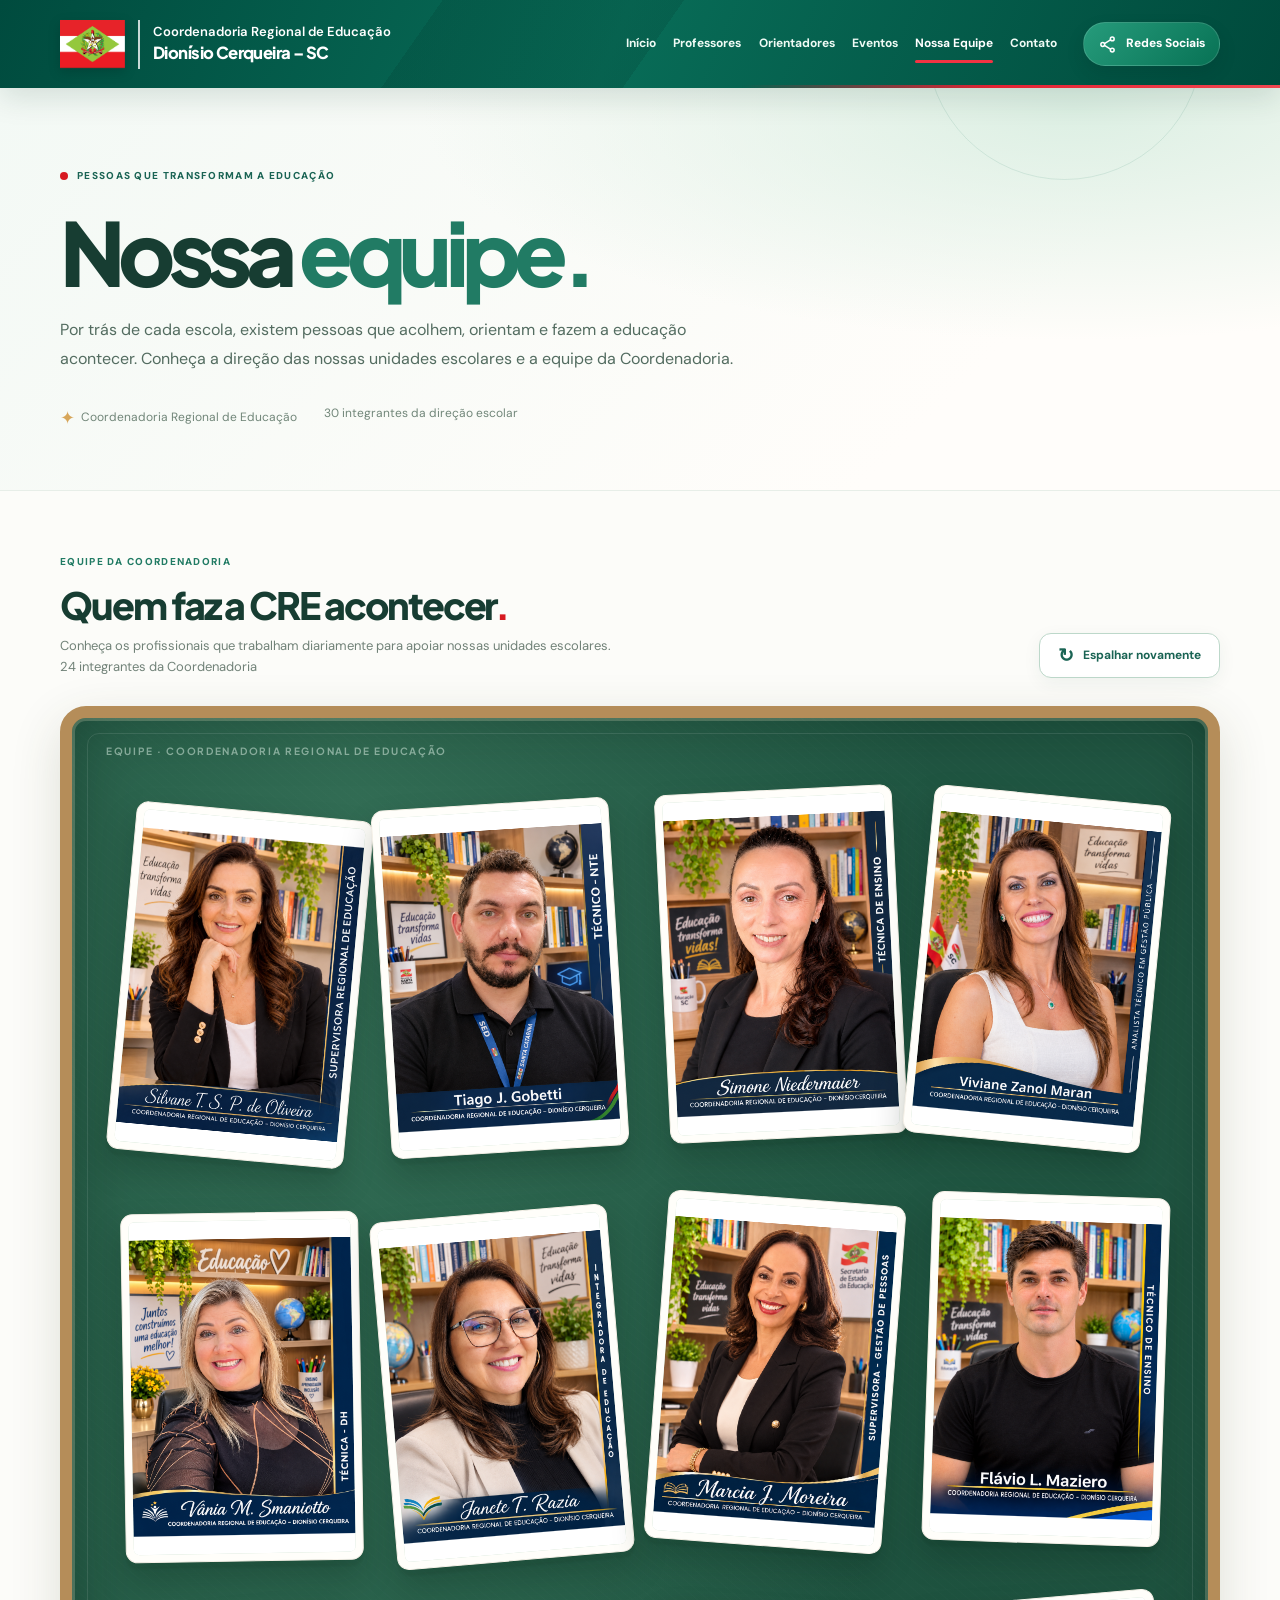
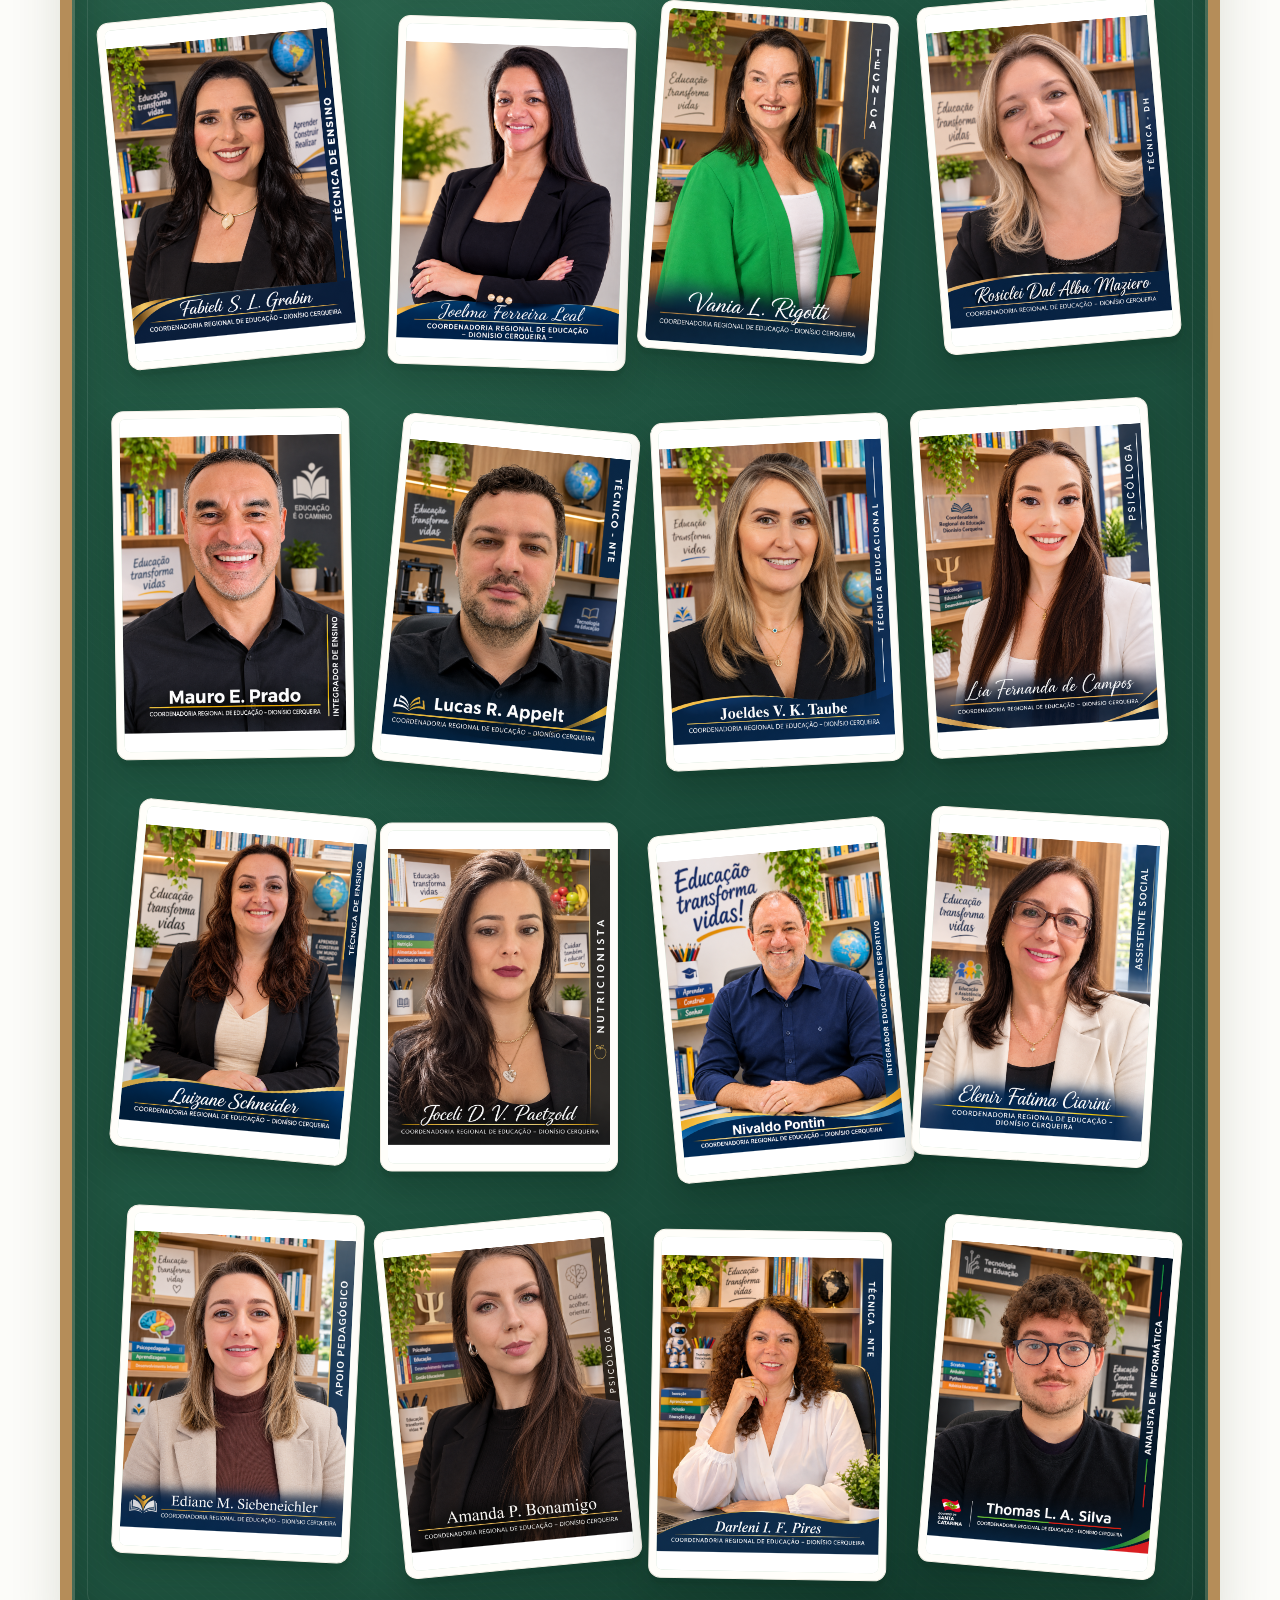
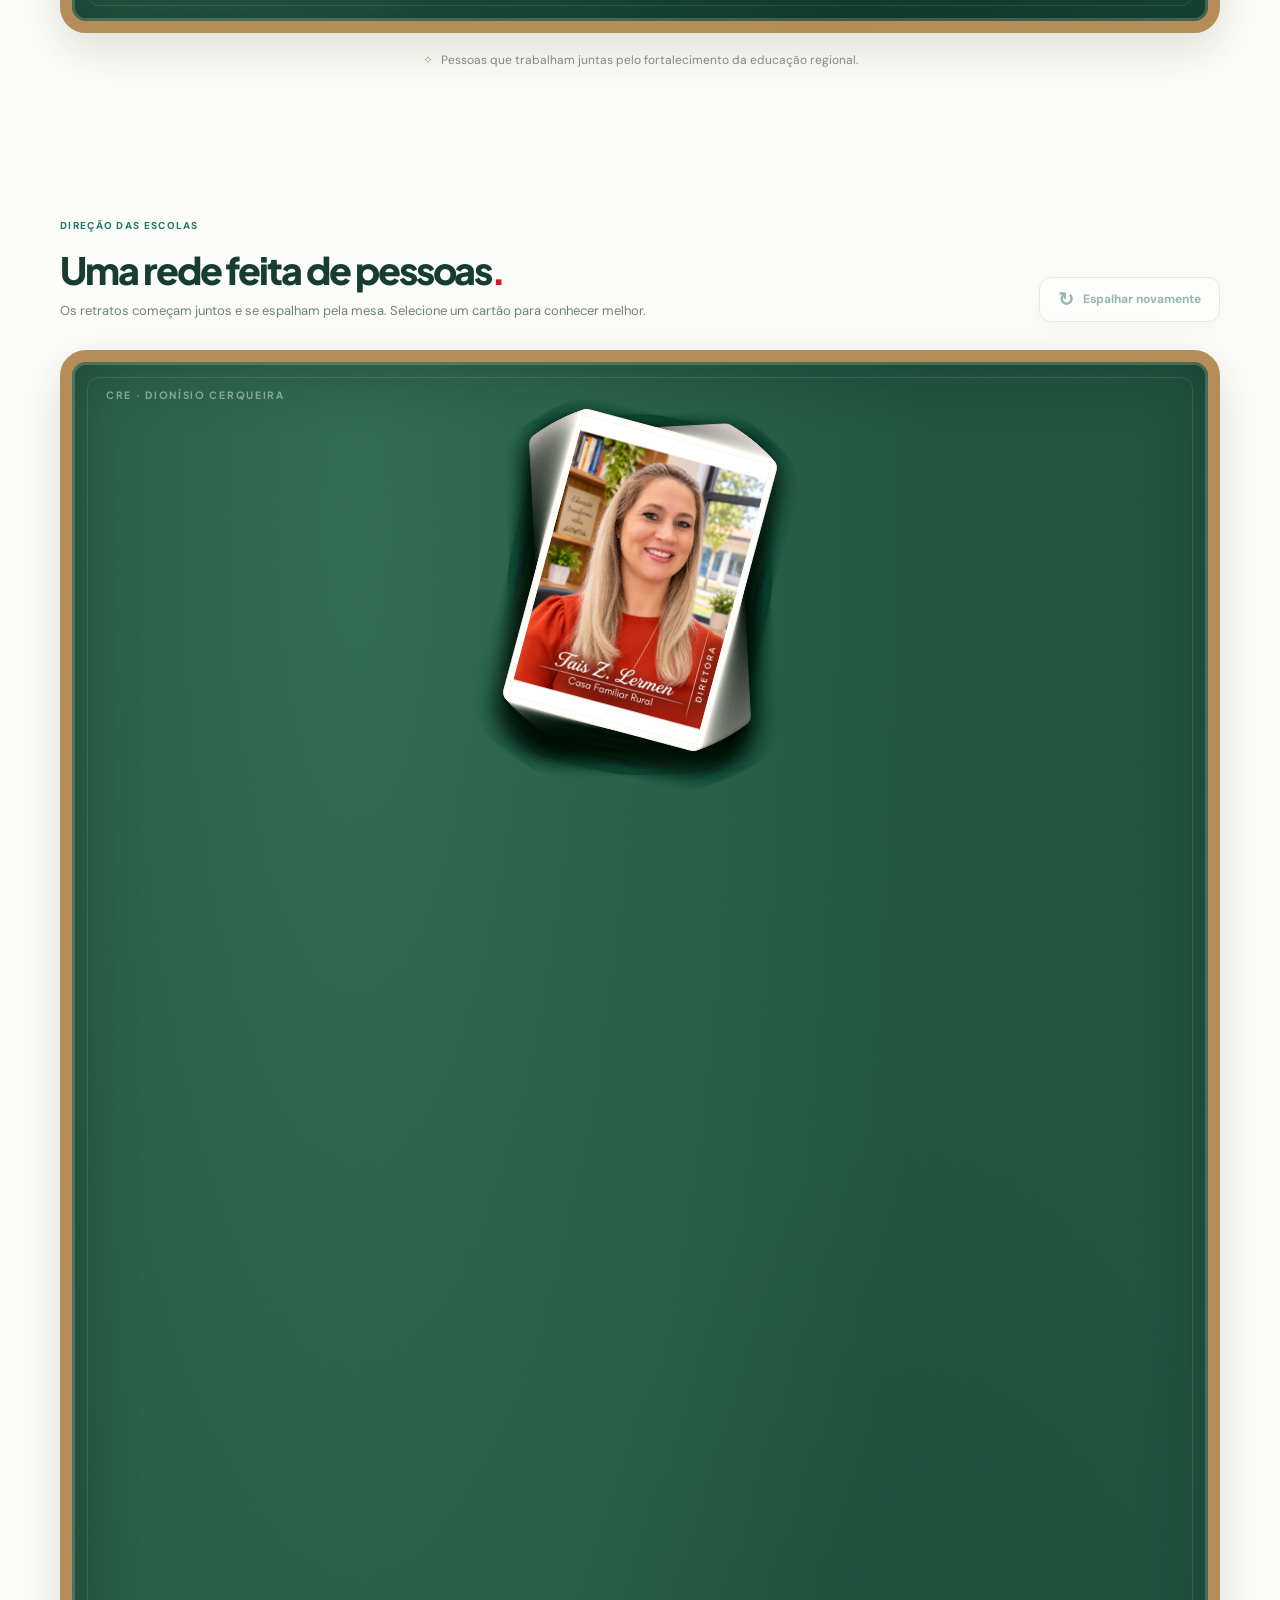
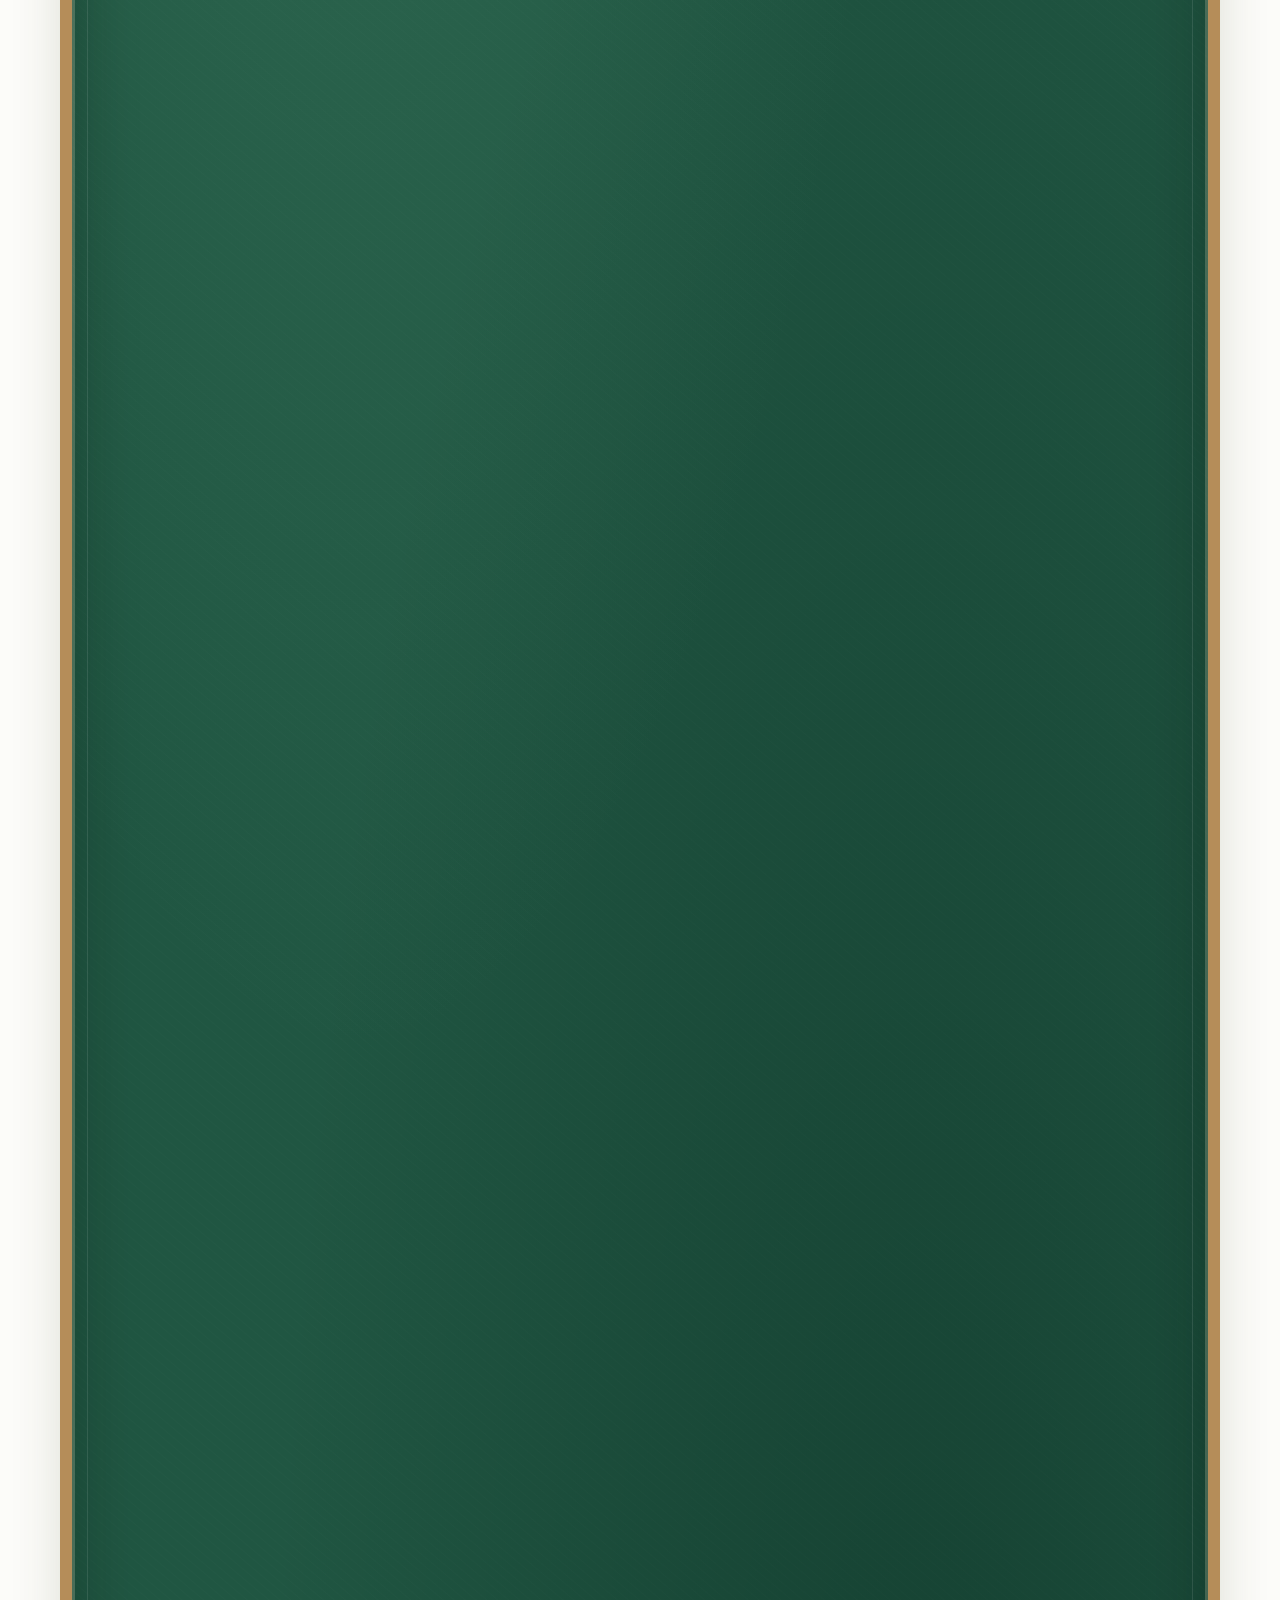
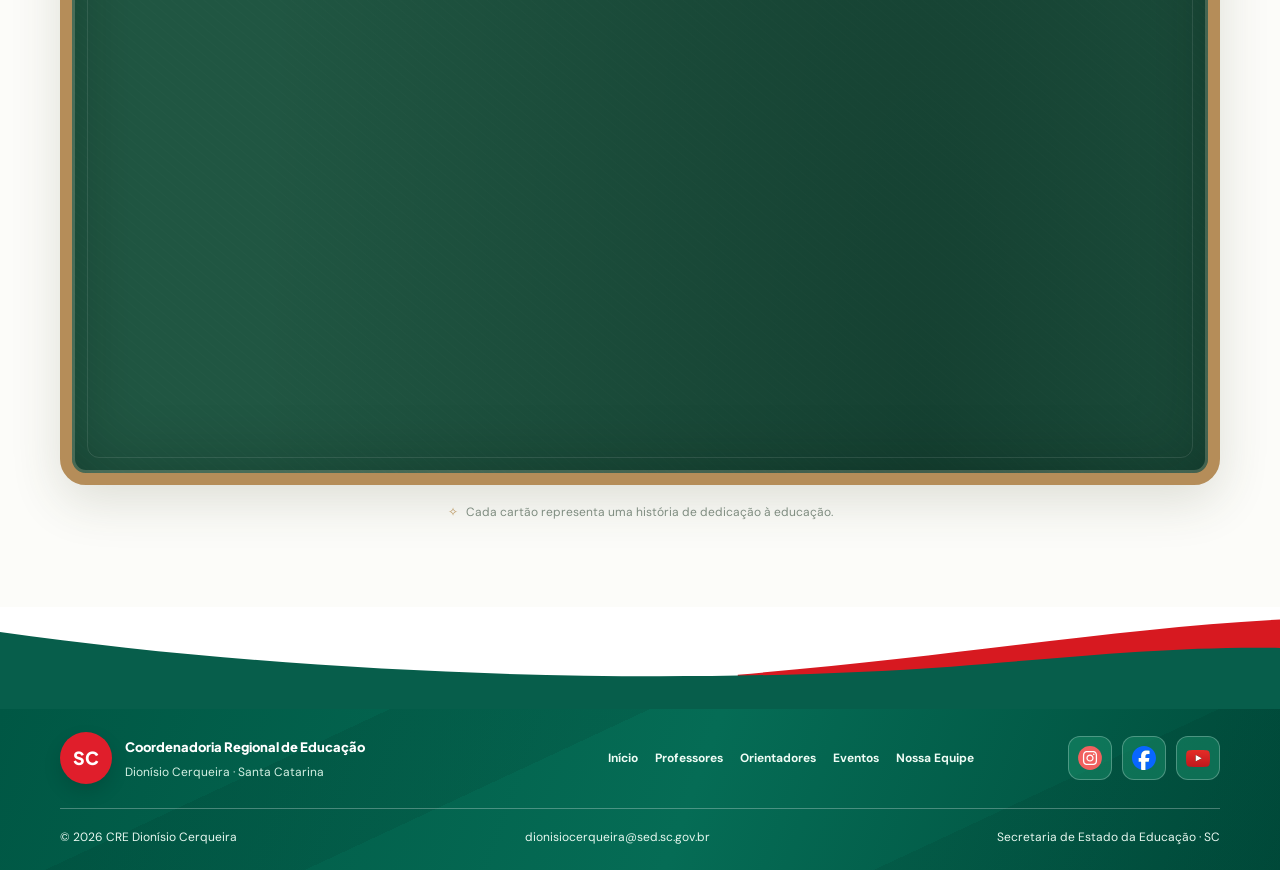
==== commit 2e88c611: "Nova tabela com a equipe" ====
--- a/equipe.html
+++ b/equipe.html
@@ -4,14 +4,14 @@
   <meta charset="utf-8">
   <meta name="viewport" content="width=device-width, initial-scale=1">
   <meta name="theme-color" content="#1a6454">
-  <meta name="description" content="Conheça os diretores das unidades escolares da Coordenadoria Regional de Educação de Dionísio Cerqueira.">
+  <meta name="description" content="Conheça os diretores das unidades escolares e os funcionários da Coordenadoria Regional de Educação de Dionísio Cerqueira.">
   <title>Nossa equipe | Coordenadoria Regional de Educação</title>
   <link rel="preconnect" href="https://fonts.googleapis.com">
   <link rel="preconnect" href="https://fonts.gstatic.com" crossorigin>
   <link href="https://fonts.googleapis.com/css2?family=DM+Sans:wght@400;500;600;700&family=Plus+Jakarta+Sans:wght@400;500;600;700;800&display=swap" rel="stylesheet">
   <link rel="stylesheet" href="css/styles.css">
   <link rel="stylesheet" href="css/header.css">
-  <link rel="stylesheet" href="css/footer.css"> 
+  <link rel="stylesheet" href="css/footer.css">
   <script src="js/components.js" defer></script>
   <script src="js/script.js" defer></script>
   <script src="js/equipe.js" defer></script>
@@ -24,7 +24,7 @@
       <div class="container">
         <p class="team-eyebrow"><span class="team-eyebrow-dot" aria-hidden="true"></span> PESSOAS QUE TRANSFORMAM A EDUCAÇÃO</p>
         <h1 id="teamTitle">Nossa <em>equipe.</em></h1>
-        <p class="team-lead">Por trás de cada escola, existem pessoas que acolhem, orientam e fazem a educação acontecer. Conheça a direção das nossas unidades escolares.</p>
+        <p class="team-lead">Por trás de cada escola, existem pessoas que acolhem, orientam e fazem a educação acontecer. Conheça a direção das nossas unidades escolares e a equipe da Coordenadoria.</p>
         <div class="team-hero-meta">
           <span><span class="team-sparkle" aria-hidden="true">✦</span> Coordenadoria Regional de Educação</span>
           <span id="teamMemberCount" aria-live="polite">Conheça nossa rede</span>
@@ -32,11 +32,36 @@
       </div>
     </section>
 
+   
+
+    <!-- QUADRO 2: FUNCIONÁRIOS DA COORDENADORIA -->
+    <section class="team-gallery-section" aria-labelledby="staffGalleryTitle">
+      <div class="container">
+        <div class="team-gallery-heading">
+          <div>
+            <span class="team-gallery-kicker">EQUIPE DA COORDENADORIA</span>
+            <h2 id="staffGalleryTitle">Quem faz a CRE acontecer<span>.</span></h2>
+            <p>Conheça os profissionais que trabalham diariamente para apoiar nossas unidades escolares.</p>
+            <p id="staffMemberCount" aria-live="polite">Conheça nossa equipe</p>
+          </div>
+          <button class="team-redeal-button" id="staffRedeal" type="button" disabled>
+            <span aria-hidden="true">↻</span> Espalhar novamente
+          </button>
+        </div>
+        <div class="team-table" id="staffTable" aria-label="Cartões dos funcionários da Coordenadoria" aria-busy="true">
+          <span class="team-table-stamp" aria-hidden="true">EQUIPE · COORDENADORIA REGIONAL DE EDUCAÇÃO</span>
+          <p class="team-loading" id="staffLoading" role="status">Preparando os cartões dos funcionários...</p>
+        </div>
+        <p class="team-table-caption"><span aria-hidden="true">✧</span> Pessoas que trabalham juntas pelo fortalecimento da educação regional.</p>
+      </div>
+    </section>
+
+     <!-- QUADRO 1: DIRETORES, PRESERVADO -->
     <section class="team-gallery-section" aria-labelledby="teamGalleryTitle">
       <div class="container">
         <div class="team-gallery-heading">
           <div>
-            <span class="team-gallery-kicker">QUEM FAZ PARTE</span>
+            <span class="team-gallery-kicker">DIREÇÃO DAS ESCOLAS</span>
             <h2 id="teamGalleryTitle">Uma rede feita de pessoas<span>.</span></h2>
             <p>Os retratos começam juntos e se espalham pela mesa. Selecione um cartão para conhecer melhor.</p>
           </div>
@@ -44,7 +69,6 @@
             <span aria-hidden="true">↻</span> Espalhar novamente
           </button>
         </div>
-
         <div class="team-table" id="teamTable" aria-label="Cartões dos diretores das unidades escolares" aria-busy="true">
           <span class="team-table-stamp" aria-hidden="true">CRE · DIONÍSIO CERQUEIRA</span>
           <p class="team-loading" id="teamLoading" role="status">Preparando os cartões da nossa equipe...</p>
@@ -56,16 +80,17 @@
 
   <div id="footer-container"></div>
 
+  <!-- UMA JANELA DE DETALHES, COMPARTILHADA PELOS DOIS QUADROS -->
   <dialog id="teamMemberDialog" class="team-member-dialog" aria-labelledby="teamDialogName">
     <button class="team-dialog-close" type="button" id="teamDialogClose" aria-label="Fechar detalhes">×</button>
     <div class="team-dialog-layout">
       <img id="teamDialogPhoto" src="" alt="">
       <div class="team-dialog-info">
-        <span class="team-dialog-kicker">NOSSA EQUIPE</span>
+        <span class="team-dialog-kicker" id="teamDialogKicker">NOSSA EQUIPE</span>
         <h2 id="teamDialogName"></h2>
-        <p class="team-dialog-role">Direção escolar</p>
+        <p class="team-dialog-role" id="teamDialogRole">Direção escolar</p>
         <span class="team-dialog-divider" aria-hidden="true"></span>
-        <span class="team-dialog-label">UNIDADE ESCOLAR</span>
+        <span class="team-dialog-label" id="teamDialogLabel">UNIDADE ESCOLAR</span>
         <p id="teamDialogSchool"></p>
       </div>
     </div>
--- a/css/styles.css
+++ b/css/styles.css
@@ -3212,3 +3212,4 @@
   position: relative;
   z-index: 1;
 }
+
